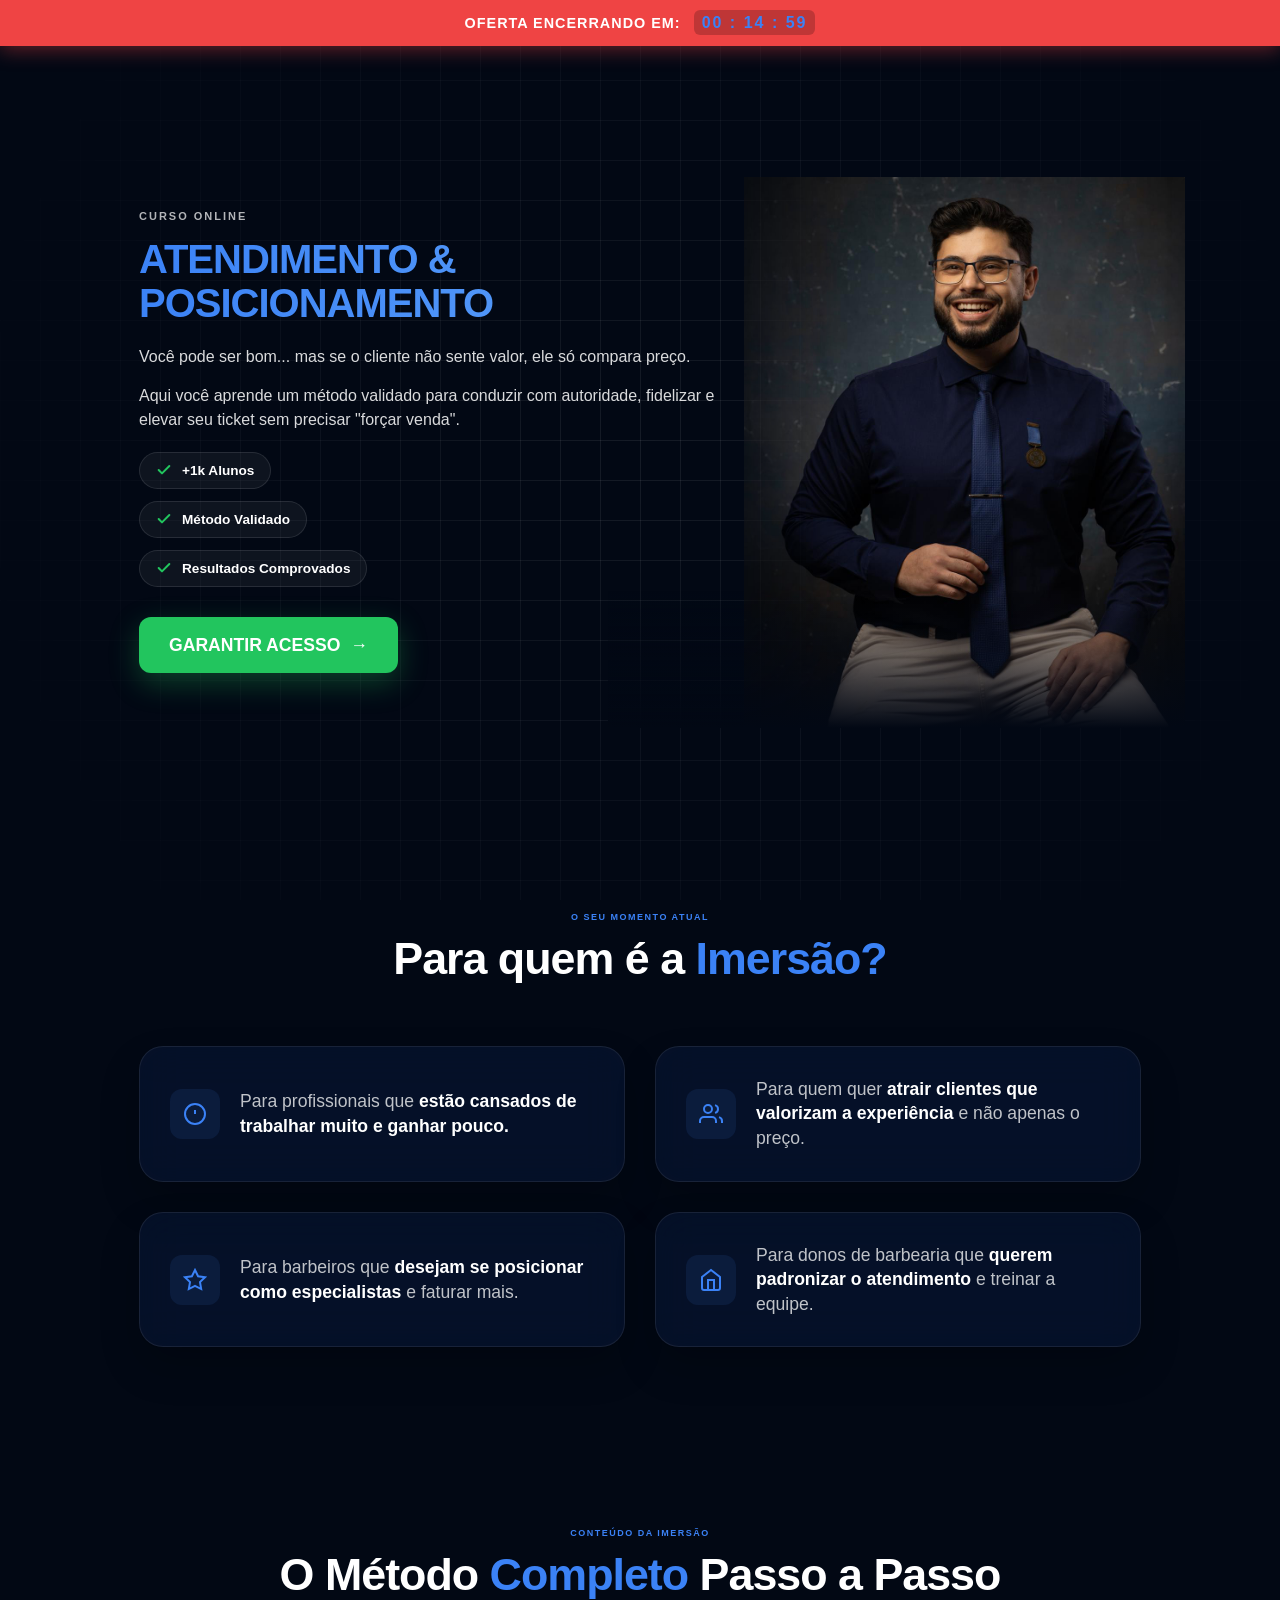
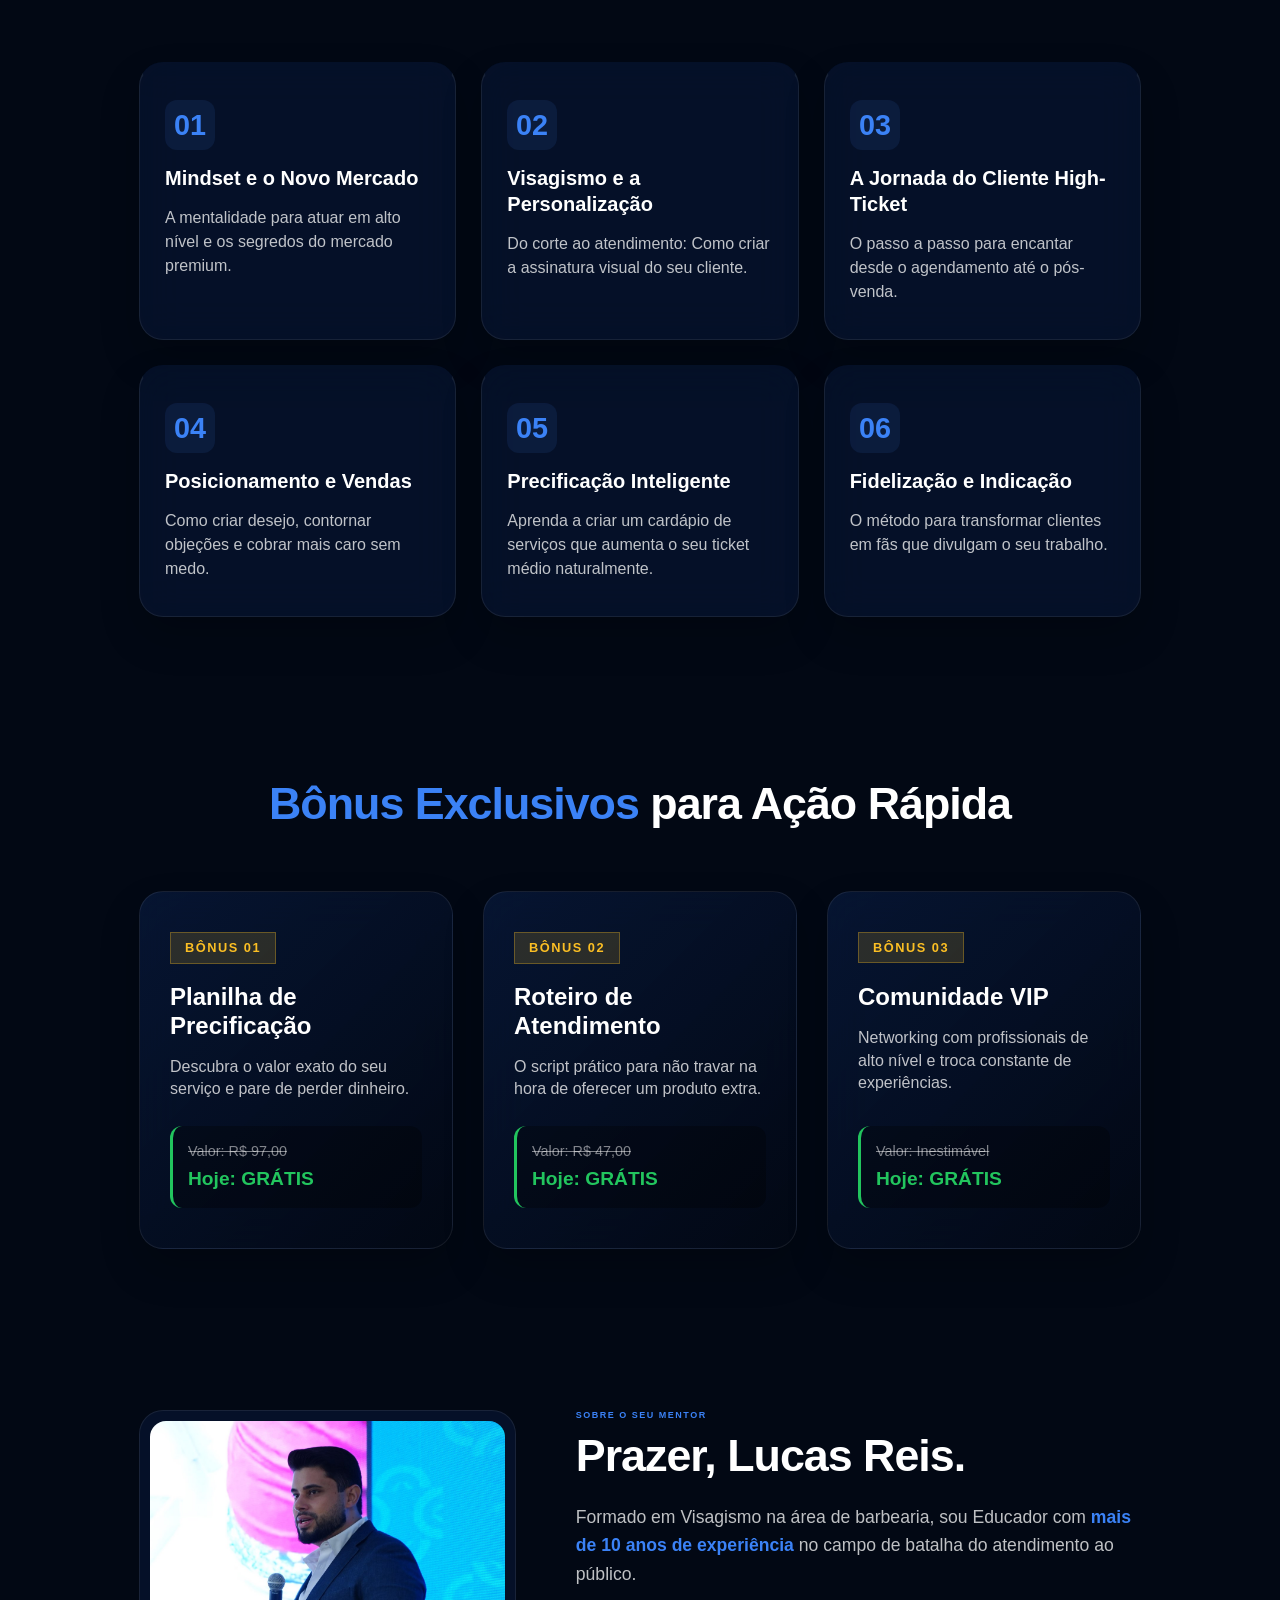
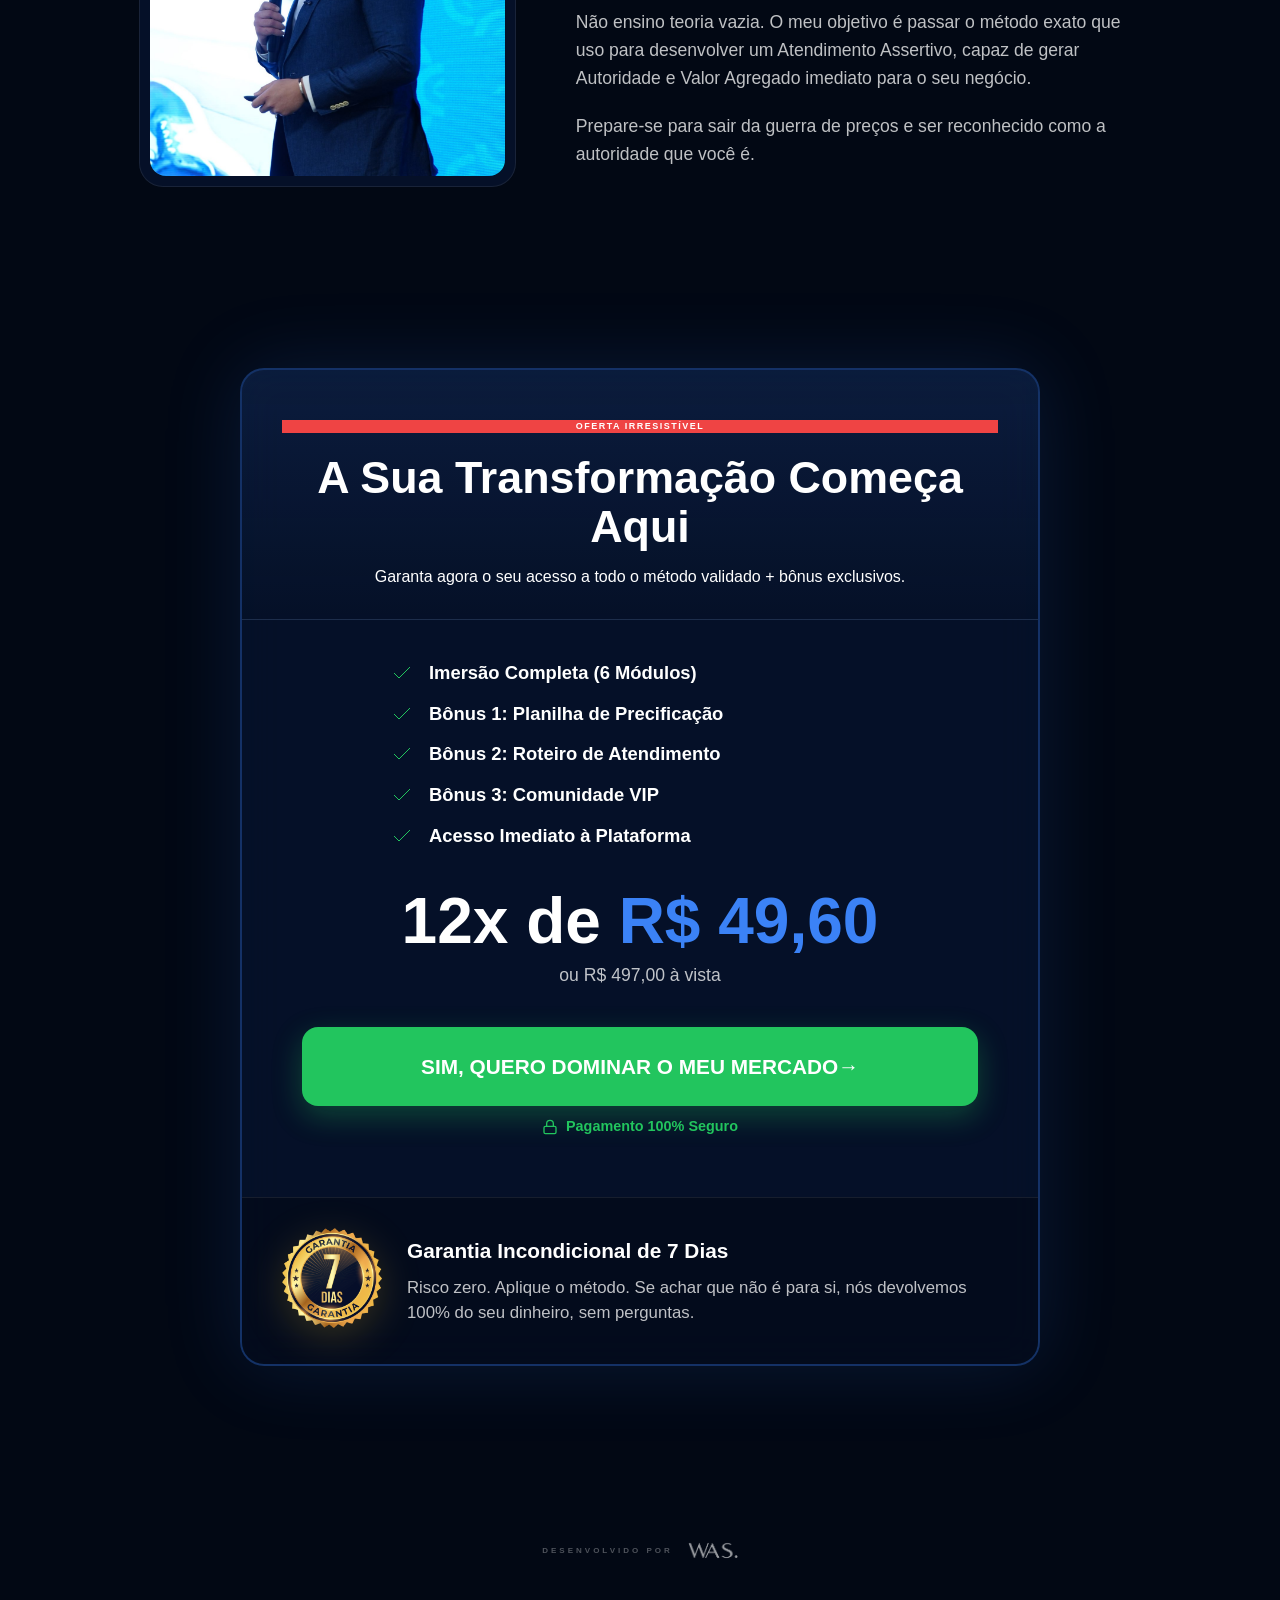
==== curso.html @ 2f958254 "feat: lançamento da landing page v2 com escassez e notificações" ====
<!doctype html>
<html lang="pt-br">
  <head>
    <meta charset="UTF-8" />
    <meta
      name="viewport"
      content="width=device-width, initial-scale=1.0, maximum-scale=1.0, user-scalable=no"
    />
    <title>Imersão Atendimento & Posicionamento | Lucas Reis</title>
    <link rel="icon" type="image/png" href="assets/perfil-lucas.jpg" />
    <link
      href="https://fonts.googleapis.com/css2?family=Plus+Jakarta+Sans:wght@300;400;600;800;900&display=swap"
      rel="stylesheet"
    />

    <link rel="stylesheet" href="style.css" />
    <link rel="stylesheet" href="lp-curso.css" />
  </head>
  <body>
    <div class="background-grid"></div>
    <div class="top-urgency-bar">
      OFERTA ENCERRANDO EM: <strong>03 : 13 : 16</strong>
    </div>

    <header class="hero-section">
      <div class="container hero-container-mobile">
        <div class="hero-content-left">
          <span class="hero-badge-top">CURSO ONLINE</span>

          <h1 class="hero-title-gradient">ATENDIMENTO &<br />POSICIONAMENTO</h1>

          <div class="hero-text-block">
            <p>
              Você pode ser bom... mas se o cliente não sente valor, ele só
              compara preço.
            </p>
            <p>
              Aqui você aprende um método validado para conduzir com autoridade,
              fidelizar e elevar seu ticket sem precisar "forçar venda".
            </p>
          </div>

          <div class="hero-trust-pills">
            <span>
              <svg
                width="16"
                height="16"
                viewBox="0 0 24 24"
                fill="none"
                stroke="#22c55e"
                stroke-width="3"
                stroke-linecap="round"
                stroke-linejoin="round"
              >
                <polyline points="20 6 9 17 4 12"></polyline>
              </svg>
              +1k Alunos
            </span>
            <span>
              <svg
                width="16"
                height="16"
                viewBox="0 0 24 24"
                fill="none"
                stroke="#22c55e"
                stroke-width="3"
                stroke-linecap="round"
                stroke-linejoin="round"
              >
                <polyline points="20 6 9 17 4 12"></polyline>
              </svg>
              Método Validado
            </span>
            <span>
              <svg
                width="16"
                height="16"
                viewBox="0 0 24 24"
                fill="none"
                stroke="#22c55e"
                stroke-width="3"
                stroke-linecap="round"
                stroke-linejoin="round"
              >
                <polyline points="20 6 9 17 4 12"></polyline>
              </svg>
              Resultados Comprovados
            </span>
          </div>

          <a href="#oferta" class="btn-hero-green pulse-animation-green"
            >GARANTIR ACESSO <span>→</span></a
          >
        </div>

        <div class="hero-image-right">
          <img src="assets/lucas-hero.png" alt="Lucas Reis" />
        </div>
      </div>
    </header>

    <section class="target-section">
      <div class="container">
        <div class="section-header reveal-element">
          <span class="badge">O SEU MOMENTO ATUAL</span>
          <h2 class="section-title">
            Para quem é a <span class="highlight-blue">Imersão?</span>
          </h2>
        </div>

        <div class="target-grid">
          <div class="target-card glass-card reveal-element">
            <div class="target-icon">
              <svg
                viewBox="0 0 24 24"
                fill="none"
                stroke="currentColor"
                stroke-width="2"
              >
                <circle cx="12" cy="12" r="10"></circle>
                <line x1="12" y1="8" x2="12" y2="12"></line>
                <line x1="12" y1="16" x2="12.01" y2="16"></line>
              </svg>
            </div>
            <p>
              Para profissionais que
              <strong>estão cansados de trabalhar muito e ganhar pouco.</strong>
            </p>
          </div>
          <div class="target-card glass-card reveal-element">
            <div class="target-icon">
              <svg
                viewBox="0 0 24 24"
                fill="none"
                stroke="currentColor"
                stroke-width="2"
              >
                <path d="M17 21v-2a4 4 0 0 0-4-4H5a4 4 0 0 0-4 4v2"></path>
                <circle cx="9" cy="7" r="4"></circle>
                <path d="M23 21v-2a4 4 0 0 0-3-3.87"></path>
                <path d="M16 3.13a4 4 0 0 1 0 7.75"></path>
              </svg>
            </div>
            <p>
              Para quem quer
              <strong>atrair clientes que valorizam a experiência</strong> e não
              apenas o preço.
            </p>
          </div>
          <div class="target-card glass-card reveal-element">
            <div class="target-icon">
              <svg
                viewBox="0 0 24 24"
                fill="none"
                stroke="currentColor"
                stroke-width="2"
              >
                <polygon
                  points="12 2 15.09 8.26 22 9.27 17 14.14 18.18 21.02 12 17.77 5.82 21.02 7 14.14 2 9.27 8.91 8.26 12 2"
                ></polygon>
              </svg>
            </div>
            <p>
              Para barbeiros que
              <strong>desejam se posicionar como especialistas</strong> e
              faturar mais.
            </p>
          </div>
          <div class="target-card glass-card reveal-element">
            <div class="target-icon">
              <svg
                viewBox="0 0 24 24"
                fill="none"
                stroke="currentColor"
                stroke-width="2"
              >
                <path d="M3 9l9-7 9 7v11a2 2 0 0 1-2 2H5a2 2 0 0 1-2-2z"></path>
                <polyline points="9 22 9 12 15 12 15 22"></polyline>
              </svg>
            </div>
            <p>
              Para donos de barbearia que
              <strong>querem padronizar o atendimento</strong> e treinar a
              equipe.
            </p>
          </div>
        </div>
      </div>
    </section>

    <section class="modules-section">
      <div class="container">
        <div class="section-header reveal-element">
          <span class="badge">CONTEÚDO DA IMERSÃO</span>
          <h2 class="section-title">
            O Método <span class="highlight-blue">Completo</span> Passo a Passo
          </h2>
        </div>

        <div class="modules-grid">
          <div class="module-card glass-card reveal-element">
            <div class="module-header">
              <div class="module-icon">01</div>
              <h3>Mindset e o Novo Mercado</h3>
            </div>
            <p>
              A mentalidade para atuar em alto nível e os segredos do mercado
              premium.
            </p>
          </div>
          <div class="module-card glass-card reveal-element">
            <div class="module-header">
              <div class="module-icon">02</div>
              <h3>Visagismo e a Personalização</h3>
            </div>
            <p>
              Do corte ao atendimento: Como criar a assinatura visual do seu
              cliente.
            </p>
          </div>
          <div class="module-card glass-card reveal-element">
            <div class="module-header">
              <div class="module-icon">03</div>
              <h3>A Jornada do Cliente High-Ticket</h3>
            </div>
            <p>
              O passo a passo para encantar desde o agendamento até o pós-venda.
            </p>
          </div>
          <div class="module-card glass-card reveal-element">
            <div class="module-header">
              <div class="module-icon">04</div>
              <h3>Posicionamento e Vendas</h3>
            </div>
            <p>
              Como criar desejo, contornar objeções e cobrar mais caro sem medo.
            </p>
          </div>
          <div class="module-card glass-card reveal-element">
            <div class="module-header">
              <div class="module-icon">05</div>
              <h3>Precificação Inteligente</h3>
            </div>
            <p>
              Aprenda a criar um cardápio de serviços que aumenta o seu ticket
              médio naturalmente.
            </p>
          </div>
          <div class="module-card glass-card reveal-element">
            <div class="module-header">
              <div class="module-icon">06</div>
              <h3>Fidelização e Indicação</h3>
            </div>
            <p>
              O método para transformar clientes em fãs que divulgam o seu
              trabalho.
            </p>
          </div>
        </div>
      </div>
    </section>

    <section class="bonus-section">
      <div class="container">
        <div class="section-header reveal-element">
          <h2 class="section-title">
            <span class="highlight-blue">Bônus Exclusivos</span> para Ação
            Rápida
          </h2>
        </div>

        <div class="bonus-grid">
          <div class="bonus-card glass-card reveal-element">
            <span class="badge badge-gold">BÔNUS 01</span>
            <h3 class="bonus-title">Planilha de Precificação</h3>
            <p class="bonus-desc">
              Descubra o valor exato do seu serviço e pare de perder dinheiro.
            </p>
            <div class="pricing-bonus">
              <span class="price-tag-crossed">Valor: R$ 97,00</span>
              <span class="price-tag-free">Hoje: GRÁTIS</span>
            </div>
          </div>
          <div class="bonus-card glass-card reveal-element">
            <span class="badge badge-gold">BÔNUS 02</span>
            <h3 class="bonus-title">Roteiro de Atendimento</h3>
            <p class="bonus-desc">
              O script prático para não travar na hora de oferecer um produto
              extra.
            </p>
            <div class="pricing-bonus">
              <span class="price-tag-crossed">Valor: R$ 47,00</span>
              <span class="price-tag-free">Hoje: GRÁTIS</span>
            </div>
          </div>
          <div class="bonus-card glass-card reveal-element">
            <span class="badge badge-gold">BÔNUS 03</span>
            <h3 class="bonus-title">Comunidade VIP</h3>
            <p class="bonus-desc">
              Networking com profissionais de alto nível e troca constante de
              experiências.
            </p>
            <div class="pricing-bonus">
              <span class="price-tag-crossed">Valor: Inestimável</span>
              <span class="price-tag-free">Hoje: GRÁTIS</span>
            </div>
          </div>
        </div>
      </div>
    </section>

    <section class="author-section">
      <div class="container author-grid reveal-element">
        <div class="author-image-wrapper">
          <img src="assets/image1.png" alt="Lucas Reis" class="author-img" />
        </div>
        <div class="author-content">
          <span class="badge">SOBRE O SEU MENTOR</span>
          <h2 class="section-title">Prazer, Lucas Reis.</h2>
          <div class="author-bio text-content">
            <p>
              Formado em Visagismo na área de barbearia, sou Educador com
              <strong>mais de 10 anos de experiência</strong> no campo de
              batalha do atendimento ao público.
            </p>
            <p>
              Não ensino teoria vazia. O meu objetivo é passar o método exato
              que uso para desenvolver um Atendimento Assertivo, capaz de gerar
              Autoridade e Valor Agregado imediato para o seu negócio.
            </p>
            <p>
              Prepare-se para sair da guerra de preços e ser reconhecido como a
              autoridade que você é.
            </p>
          </div>
        </div>
      </div>
    </section>

    <section id="oferta" class="offer-section">
      <div class="container">
        <div class="offer-box glass-card premium-border reveal-element">
          <div class="offer-header">
            <span class="badge badge-pulse">OFERTA IRRESISTÍVEL</span>
            <h2 class="offer-title">A Sua Transformação Começa Aqui</h2>
            <p class="offer-desc">
              Garanta agora o seu acesso a todo o método validado + bônus
              exclusivos.
            </p>
          </div>

          <div class="offer-body">
            <ul class="offer-list">
              <li>
                <svg viewBox="0 0 24 24" fill="none" stroke="currentColor">
                  <polyline points="20 6 9 17 4 12"></polyline>
                </svg>
                Imersão Completa (6 Módulos)
              </li>
              <li>
                <svg viewBox="0 0 24 24" fill="none" stroke="currentColor">
                  <polyline points="20 6 9 17 4 12"></polyline>
                </svg>
                Bônus 1: Planilha de Precificação
              </li>
              <li>
                <svg viewBox="0 0 24 24" fill="none" stroke="currentColor">
                  <polyline points="20 6 9 17 4 12"></polyline>
                </svg>
                Bônus 2: Roteiro de Atendimento
              </li>
              <li>
                <svg viewBox="0 0 24 24" fill="none" stroke="currentColor">
                  <polyline points="20 6 9 17 4 12"></polyline>
                </svg>
                Bônus 3: Comunidade VIP
              </li>
              <li>
                <svg viewBox="0 0 24 24" fill="none" stroke="currentColor">
                  <polyline points="20 6 9 17 4 12"></polyline>
                </svg>
                Acesso Imediato à Plataforma
              </li>
            </ul>

            <div class="pricing-area">
               <div class="new-price">12x de <span class="highlight-blue">R$ 49,60</span></div>
               <span class="cash-price">ou R$ 497,00 à vista</span>
             </div>

             <a href="https://pay.hotmart.com/..." class="btn-main btn-huge btn-green pulse-animation-green">
               SIM, QUERO DOMINAR O MEU MERCADO <span>→</span>
             </a>
             <div class="secure-payment">
                <svg width="16" height="16" viewBox="0 0 24 24" fill="none" stroke="currentColor" stroke-width="2"><rect x="3" y="11" width="18" height="11" rx="2" ry="2"></rect><path d="M7 11V7a5 5 0 0 1 10 0v4"></path></svg>
                Pagamento 100% Seguro
             </div>
          </div>

          <div class="garantia-box">
            <div class="garantia-selo">
               <img src="assets/image.png" alt="Selo de Garantia 7 Dias" />
            </div>
            <div class="garantia-text">
               <strong>Garantia Incondicional de 7 Dias</strong>
               <p>Risco zero. Aplique o método. Se achar que não é para si, nós devolvemos 100% do seu dinheiro, sem perguntas.</p>
            </div>
          </div>
          </div>
        </div>
      </div>
    </section>

    <footer class="footer-premium reveal">
      <a
        href="https://wasventure.com.br"
        target="_blank"
        rel="noopener noreferrer"
        class="was-link"
      >
        <span class="footer-tag">DESENVOLVIDO POR</span>
        <img
          src="assets/Design sem nome (58).png"
          alt="WAS."
          class="footer-logo"
        />
      </a>
    </footer>

    <script src="script.js"></script>
    <div id="sales-notification" class="sales-notification">
      <div class="notification-icon">
        <svg viewBox="0 0 24 24" fill="#22c55e"><path d="M12 2C6.48 2 2 6.48 2 12s4.48 10 10 10 10-4.48 10-10S17.52 2 12 2zm-2 15l-5-5 1.41-1.41L10 14.17l7.59-7.59L19 8l-9 9z"/></svg>
      </div>
      <div class="notification-content">
        <span class="notify-name" id="notify-name"><strong>João S.</strong> (São Paulo)</span>
        <span class="notify-action">Acabou de garantir o acesso</span>
        <span class="notify-time" id="notify-time">Há 2 minutos</span>
      </div>
    </div>
  </body>
</html>
---- style.css ----
:root {
  --primary: #3b82f6;
  --gold: #eab308;
  --bg: #020814;
  --card-glass: rgba(10, 30, 70, 0.4);
  --border: rgba(255, 255, 255, 0.08);
}

* {
  margin: 0;
  padding: 0;
  box-sizing: border-box;
  -webkit-tap-highlight-color: transparent;
}

body {
  background: var(--bg);
  color: #fff;
  font-family: "Inter", sans-serif;
  line-height: 1.4;
  overflow-x: hidden;
}

/* =========================================
   FUNDO GRID Original
   ========================================= */
.background-grid {
  position: fixed;
  top: 0;
  left: 0;
  width: 100%;
  height: 100%;
  background-image:
    linear-gradient(var(--border) 1px, transparent 1px),
    linear-gradient(90deg, var(--border) 1px, transparent 1px);
  background-size: 40px 40px;
  z-index: -1;
  mask-image: radial-gradient(circle, black, transparent 90%);
}

.main-container {
  width: 100%;
  max-width: 1000px;
  margin: 0 auto;
}

/* =========================================
   TOPO: GRID DE LINKS DIRETOS
   ========================================= */
.links-wrapper {
  max-width: 450px;
  margin: 0 auto;
  padding: 40px 20px 40px;
  display: flex;
  flex-direction: column;
  gap: 15px;
}

.link-card {
  text-decoration: none;
  color: inherit;
  background: var(--card-glass);
  border: 1px solid var(--border);
  backdrop-filter: blur(15px);
  -webkit-backdrop-filter: blur(15px);
  border-radius: 24px;
  position: relative;
  overflow: hidden;
  transition: transform 0.2s ease;
}

.badge {
  font-size: 9px;
  font-weight: 800;
  color: var(--primary);
  letter-spacing: 1.5px;
  display: block;
  margin-bottom: 8px;
  text-transform: uppercase;
}

h2 {
  font-size: 1.3rem;
  font-weight: 800;
  line-height: 1.1;
}
h3 {
  font-size: 1rem;
  font-weight: 700;
  line-height: 1.2;
}
strong {
  color: var(--primary);
  font-weight: 800;
}

/* =========================================
   CARD PRINCIPAL PERSUASIVO
   ========================================= */
.featured {
  min-height: 320px;
  display: flex;
  align-items: flex-end;
  padding: 30px;
}

.featured .card-text {
  z-index: 2;
  position: relative;
  width: 190px;
  display: flex;
  flex-direction: column;
  text-align: left;
}

/* NOVA CLASSE PARA ALINHAMENTO À DIREITA */
.featured.copy-right .card-text {
  text-align: left;
  align-items: flex-start;
}

.featured h2 {
  font-size: 1.6rem;
  margin-bottom: 15px;
}

.abs-img {
  position: absolute;
  right: -80px;
  bottom: 0;
  height: 100%;
  z-index: 1;

  /* Mágica da Dupla Transparência (Esquerda + Baixo) */
  -webkit-mask-image:
    linear-gradient(to left, black 40%, transparent 100%),
    linear-gradient(to top, transparent 0%, black 45%);
  -webkit-mask-composite: source-in;

  mask-image:
    linear-gradient(to left, black 40%, transparent 100%),
    linear-gradient(to top, transparent 0%, black 45%);
  mask-composite: intersect;
}

.btn-main {
  background: #fff;
  color: #000;
  border: none;
  padding: 10px 18px;
  border-radius: 10px;
  font-weight: 800;
  font-size: 11px;
  margin-top: 15px;
  cursor: pointer;
}

/* =========================================
   CARDS COM FOTO LATERAL (MELHORADOS)
   ========================================= */
.ebook-card-with-photo {
  display: flex;
  align-items: center;
  justify-content: flex-end;
  padding: 30px;
  min-height: 220px;
}

.links-wrapper .problem-solution-text {
  margin-bottom: 15px;
}
.links-wrapper .problem-solution-text p {
  font-size: 0.8rem;
  color: #fff;
  opacity: 0.8;
  line-height: 1.5;
}

.links-wrapper .card-trust-pills {
  display: flex;
  flex-direction: column; /* Coloca um item debaixo do outro */
  align-items: flex-start; /* Mantém os botões curtinhos alinhados à esquerda */
  gap: 8px;
  margin-bottom: 20px;
}
.links-wrapper .card-trust-pills span {
  font-size: 8px;
  font-weight: 700;
  background: rgba(255, 255, 255, 0.05);
  padding: 4px 10px;
  border-radius: 15px;
  border: 1px solid var(--border);
}

.ebook-card-with-photo .card-content {
  flex: none;
  width: 67%;
  display: flex;
  flex-direction: column;
  z-index: 2;
  gap: 15px;
  text-align: left;
}

.ebook-card-with-photo.copy-right .card-content {
  text-align: right;
  align-items: flex-end;
}

.ebook-card-with-photo.copy-right .card-trust-pills {
  justify-content: flex-end;
}

.price-action {
  font-size: 1.2rem;
  font-weight: 900;
  color: #fff;
  background: rgba(255, 255, 255, 0.1);
  padding: 12px 20px;
  border-radius: 12px;
  border: 1px solid var(--border);
  letter-spacing: -1px;
  width: fit-content;
}

.ebook-img {
  position: absolute;
  left: -45px;
  bottom: 0;
  height: 100%;
  object-fit: contain;
  z-index: 1;

  /* Mágica da Dupla Transparência (Direita + Baixo) */
  -webkit-mask-image:
    linear-gradient(to right, black 60%, transparent 100%),
    linear-gradient(to top, transparent 0%, black 45%);
  -webkit-mask-composite: source-in;

  mask-image:
    linear-gradient(to right, black 60%, transparent 100%),
    linear-gradient(to top, transparent 0%, black 45%);
  mask-composite: intersect;
}

/* VARIAÇÃO: FOTO NA DIREITA */
.ebook-card-with-photo.photo-right {
  justify-content: flex-start;
}
.ebook-card-with-photo.photo-right .card-content {
  text-align: left;
}
.ebook-card-with-photo.photo-right .ebook-img {
  right: -15px;
  left: auto;

  /* Mágica da Dupla Transparência (Esquerda + Baixo) */
  -webkit-mask-image:
    linear-gradient(to left, black 60%, transparent 100%),
    linear-gradient(to top, transparent 0%, black 45%);
  -webkit-mask-composite: source-in;

  mask-image:
    linear-gradient(to left, black 60%, transparent 100%),
    linear-gradient(to top, transparent 0%, black 45%);
  mask-composite: intersect;
}

/* =========================================
   FINAL: SOBRE (ESTILO POSTER EDITORIAL)
   ========================================= */
.bio-wendell-layout {
  display: flex;
  flex-direction: column;
  margin-top: 40px;
}

.bio-image-col {
  width: 100%;
  height: 420px; /* Altura imponente no mobile */
  position: relative;
}

.bio-image-col img {
  width: 100%;
  height: 100%;
  object-fit: cover;
  object-position: top center;

  /* A MÁGICA DO POSTER: Arredonda só em cima, corta reto embaixo */
  border-radius: 24px 24px 0 0;

  /* Transforma o corte seco em um elemento de design premium */
  border-bottom: 3px solid var(--primary);
}

.bio-text-col {
  padding: 30px 10px 0; /* Respiro logo abaixo da linha dourada */
  position: relative;
  z-index: 2;
  text-align: left;
}

.bio-label {
  font-size: 10px;
  color: var(--primary);
  font-weight: 800;
  margin-bottom: 10px;
  display: block;
}

.title-gold {
  font-size: 2.2rem;
  font-weight: 800;
  margin-bottom: 20px;
  letter-spacing: -1px;
}

.bio-text-col p {
  font-size: 0.95rem;
  color: #d1d5db;
  line-height: 1.6;
  margin-bottom: 20px;
}
.bio-text-col strong {
  color: #fff;
  font-weight: 800;
}

.trust-pills {
  display: flex;
  gap: 10px;
  margin-top: 20px;
  flex-wrap: wrap;
}
.trust-pills span {
  font-size: 10px;
  font-weight: 700;
  background: rgba(255, 255, 255, 0.05);
  padding: 6px 14px;
  border-radius: 20px;
  border: 1px solid var(--border);
}

/* =========================================
   RODAPÉ MINIMALISTA WAS VENTURE Original
   ========================================= */
.footer-premium {
  text-align: center;
  margin-top: 60px;
  padding-bottom: 50px;
}
.was-link {
  display: inline-flex;
  align-items: center;
  gap: 15px;
  text-decoration: none;
  transition: all 0.3s ease;
}
.footer-tag {
  font-size: 8px;
  color: #fff;
  letter-spacing: 3px;
  font-weight: 700;
  opacity: 0.3;
  white-space: nowrap;
}
.footer-logo {
  width: 50px;
  height: auto;
  opacity: 0.6;
  filter: brightness(1.5);
  transition: all 0.4s ease;
}
.was-link:hover .footer-logo {
  opacity: 1;
  transform: scale(1.05);
  filter: drop-shadow(0 0 10px rgba(59, 130, 246, 0.4));
}
.was-link:hover .footer-tag {
  opacity: 0.6;
}

/* =========================================
   MEDIA QUERIES (DESKTOP)
   ========================================= */
@media (min-width: 800px) {
  .bio-wendell-layout {
    flex-direction: row;
    align-items: center;
    margin-top: 60px;
    gap: 50px;
  }
  .bio-image-col {
    width: 45%;
    height: 550px;
  }
  .bio-image-col img {
    border-radius: 24px; /* No PC pode arredondar tudo e virar um quadro */
    border-bottom: none; /* Tira a linha no PC */
    border: 1px solid var(--border); /* Borda fina em volta de tudo no PC */
  }
  .bio-text-col {
    width: 55%;
    padding: 0;
  }
}

/* =========================================
   ANIMAÇÕES JS
   ========================================= */
.reveal {
  opacity: 0;
  transform: translateY(30px);
  transition: all 0.8s cubic-bezier(0.5, 0, 0, 1);
}
.reveal.active {
  opacity: 1;
  transform: translateY(0);
}

/* =========================================
   CARD WHATSAPP (MENTORIA)
   ========================================= */
.whatsapp-card {
  padding: 40px 30px;
  display: flex;
  justify-content: center;
}

.whatsapp-card .card-content {
  width: 100%; /* Ocupa o espaço onde antes ficava a foto */
  text-align: center;
  align-items: center; /* Centraliza o texto e o botão */
}

.btn-whatsapp {
  background: #25d366;
  color: #fff;
  font-size: 1.1rem;
  font-weight: 800;
  padding: 12px 24px;
  border-radius: 12px;
  display: inline-flex;
  align-items: center;
  gap: 10px;
  margin-top: 10px;
  transition: transform 0.2s ease;
}

.whatsapp-card:hover .btn-whatsapp {
  transform: scale(1.05);
}

/* Animação de Pulso Premium para o WhatsApp */
@keyframes pulse-green {
  0% {
    box-shadow: 0 0 0 0 rgba(37, 211, 102, 0.7);
  }
  70% {
    box-shadow: 0 0 0 15px rgba(37, 211, 102, 0);
  }
  100% {
    box-shadow: 0 0 0 0 rgba(37, 211, 102, 0);
  }
}

.btn-whatsapp {
  /* Seu CSS anterior já está aqui... */
  animation: pulse-green 2s infinite; /* Adicione apenas esta linha na classe existente */
}
---- lp-curso.css ----
/* =========================================
   ESTILOS ESPECÍFICOS DA LANDING PAGE 
   (Premium WAS Venture Design)
   ========================================= */

:root {
  --lp-max-width: 1050px;
  --text-body: rgba(255, 255, 255, 0.75);
}

.container {
  width: 100%;
  max-width: var(--lp-max-width);
  margin: 0 auto;
  padding: 0 24px;
}

.highlight-blue {
  color: var(--primary);
}

.text-content p {
  font-size: 1.1rem;
  line-height: 1.6;
  color: var(--text-body);
  margin-bottom: 20px;
}

.glass-card {
  background: var(--card-glass);
  border: 1px solid var(--border);
  border-radius: 24px;
  padding: 40px;
  backdrop-filter: blur(20px);
  -webkit-backdrop-filter: blur(20px);
  box-shadow: 0 20px 40px rgba(0, 0, 0, 0.2);
}

.section-title {
  font-size: 2.8rem;
  line-height: 1.2;
  font-weight: 800;
  margin-bottom: 20px;
  letter-spacing: -1px;
}

.section-header {
  text-align: center;
  margin-bottom: 60px;
  max-width: 800px;
  margin-inline: auto;
}

/* --- HERO SECTION REFORMULADA --- */
.hero-section {
  position: relative;
  padding: 100px 0 60px 0;
  min-height: 85vh;
  display: flex;
  align-items: center;
  overflow: hidden;
}

.hero-container-mobile {
  position: relative;
  display: flex;
  width: 100%;
  z-index: 2;
}

.hero-content-left {
  width: 65%;
  position: relative;
  z-index: 3;
}

.hero-badge-top {
  font-size: 11px;
  font-weight: 800;
  color: rgba(255, 255, 255, 0.7);
  letter-spacing: 2px;
  text-transform: uppercase;
  margin-bottom: 12px;
  display: block;
}

.hero-title-gradient {
  font-size: 2.5rem;
  line-height: 1.1;
  font-weight: 900;
  margin-bottom: 20px;
  background: linear-gradient(90deg, #f97316 0%, #fbbf24 100%);
  -webkit-background-clip: text;
  -webkit-text-fill-color: transparent;
  text-transform: uppercase;
  letter-spacing: -1px;
}

.hero-text-block p {
  font-size: 1rem;
  color: rgba(255, 255, 255, 0.85);
  line-height: 1.5;
  margin-bottom: 15px;
  max-width: 90%;
}

.hero-trust-pills {
  display: flex;
  flex-direction: column;
  gap: 12px;
  margin-bottom: 30px;
  margin-top: 20px;
}

.hero-trust-pills span {
  display: inline-flex;
  align-items: center;
  gap: 10px;
  background: rgba(255, 255, 255, 0.05);
  border: 1px solid rgba(255, 255, 255, 0.1);
  padding: 8px 16px;
  border-radius: 20px;
  font-size: 0.85rem;
  font-weight: 600;
  color: #fff;
  width: fit-content;
}

.btn-hero-white {
  display: inline-flex;
  align-items: center;
  justify-content: center;
  gap: 10px;
  background: #fff;
  color: #000;
  font-weight: 900;
  font-size: 1.1rem;
  padding: 16px 30px;
  border-radius: 12px;
  text-decoration: none;
  width: fit-content;
  text-transform: uppercase;
  margin-bottom: 15px;
  box-shadow: 0 10px 30px rgba(255, 255, 255, 0.15);
  transition: transform 0.3s;
}

.btn-hero-white:hover {
  transform: translateY(-3px);
}

.hero-timer {
  font-size: 0.9rem;
  color: rgba(255, 255, 255, 0.6);
  font-weight: 600;
  letter-spacing: 1px;
  margin-top: 5px;
}

.hero-timer strong {
  color: #fff;
  font-variant-numeric: tabular-nums;
  letter-spacing: 2px;
}

.hero-image-right {
  position: absolute;
  right: -20px;
  bottom: -40px;
  width: 55%;
  height: 115%;
  z-index: 1;
  display: flex;
  align-items: flex-end;
}

/* Degradê duplo na imagem do Lucas */
.hero-image-right img {
  width: 100%;
  height: auto;
  max-height: 100%;
  object-fit: contain;
  object-position: bottom right;
  /* Apaga a borda esquerda */
  -webkit-mask-image: linear-gradient(to left, black 60%, transparent 100%);
  mask-image: linear-gradient(to left, black 60%, transparent 100%);
}

.hero-image-right::after {
  content: "";
  position: absolute;
  bottom: 0;
  left: 0;
  width: 100%;
  height: 25%;
  /* Sombra que vem de baixo para apagar o corte inferior */
  background: linear-gradient(to top, var(--bg) 0%, transparent 100%);
  z-index: 2;
  pointer-events: none;
}

/* --- TARGET SECTION --- */
.target-section {
  padding: 100px 0;
}
.target-grid {
  display: grid;
  grid-template-columns: repeat(2, 1fr);
  gap: 30px;
}
.target-card {
  padding: 30px;
  display: flex;
  align-items: center;
  gap: 20px;
  transition: transform 0.3s;
}
.target-card:hover {
  transform: translateY(-3px);
}
.target-icon {
  width: 50px;
  height: 50px;
  background: rgba(59, 130, 246, 0.1);
  color: var(--primary);
  border-radius: 12px;
  display: flex;
  align-items: center;
  justify-content: center;
  flex-shrink: 0;
}
.target-icon svg {
  width: 24px;
  height: 24px;
}
.target-card p {
  font-size: 1.1rem;
  color: var(--text-body);
  margin: 0;
  line-height: 1.4;
}
.target-card p strong {
  color: #fff;
}

/* --- MODULES SECTION --- */
.modules-section {
  padding: 80px 0;
}
.modules-grid {
  display: grid;
  grid-template-columns: repeat(3, 1fr);
  gap: 25px;
}
.module-card {
  padding: 35px 25px;
  border-top: 3px solid transparent;
  transition: transform 0.3s ease;
}
.module-card:hover {
  transform: translateY(-5px);
  border-top-color: var(--primary);
}
.module-header {
  display: flex;
  flex-direction: column;
  gap: 15px;
  margin-bottom: 15px;
}
.module-icon {
  font-size: 1.8rem;
  font-weight: 900;
  color: var(--primary);
  background: rgba(59, 130, 246, 0.1);
  width: 50px;
  height: 50px;
  display: flex;
  align-items: center;
  justify-content: center;
  border-radius: 12px;
}
.module-card h3 {
  font-size: 1.25rem;
  line-height: 1.3;
}
.module-card p {
  font-size: 1rem;
  color: var(--text-body);
  line-height: 1.5;
}

/* --- BONUS SECTION --- */
.bonus-section {
  padding: 80px 0;
}
.bonus-grid {
  display: grid;
  grid-template-columns: repeat(3, 1fr);
  gap: 30px;
}
.bonus-card {
  padding: 40px 30px;
  display: flex;
  flex-direction: column;
  justify-content: space-between;
  background: linear-gradient(135deg, rgba(10, 30, 70, 0.6) 0%, var(--bg) 100%);
}
.badge-gold {
  color: #fbbf24;
  background: rgba(251, 191, 36, 0.15);
  border: 1px solid rgba(251, 191, 36, 0.3);
  padding: 6px 14px;
  font-size: 0.8rem;
  width: fit-content;
  margin-bottom: 20px;
}
.bonus-title {
  font-size: 1.5rem;
  margin-bottom: 15px;
}
.bonus-desc {
  font-size: 1rem;
  color: var(--text-body);
  margin-bottom: 25px;
  flex-grow: 1;
}
.pricing-bonus {
  background: rgba(0, 0, 0, 0.3);
  padding: 15px;
  border-radius: 12px;
  border-left: 3px solid #22c55e;
  display: flex;
  flex-direction: column;
  gap: 5px;
}
.price-tag-crossed {
  text-decoration: line-through;
  color: rgba(255, 255, 255, 0.5);
  font-size: 0.9rem;
}
.price-tag-free {
  color: #22c55e;
  font-weight: 900;
  font-size: 1.2rem;
}

/* --- AUTHOR SECTION --- */
.author-section {
  padding: 80px 0;
}
.author-grid {
  display: grid;
  grid-template-columns: 0.8fr 1.2fr;
  gap: 60px;
  align-items: center;
}
.author-image-wrapper {
  position: relative;
  border-radius: 24px;
  padding: 10px;
  background: var(--card-glass);
  border: 1px solid var(--border);
}
.author-img {
  width: 100%;
  border-radius: 16px;
  display: block;
}

/* --- OFFER SECTION & GARANTIA --- */
.offer-section {
  padding: 100px 0;
}
.offer-box {
  max-width: 800px;
  margin: 0 auto;
  padding: 0;
  overflow: hidden;
}
.premium-border {
  border: 2px solid rgba(59, 130, 246, 0.3);
  box-shadow: 0 0 80px rgba(59, 130, 246, 0.15);
}
.offer-header {
  background: linear-gradient(to bottom, rgba(59, 130, 246, 0.1), transparent);
  padding: 50px 40px 30px;
  text-align: center;
  border-bottom: 1px solid var(--border);
}
.badge-pulse {
  background: #ef4444;
  color: #fff;
  animation: pulse 2s infinite;
  margin-bottom: 20px;
}
.offer-title {
  font-size: 2.8rem;
  margin-bottom: 15px;
}
.offer-body {
  padding: 40px 60px;
  text-align: center;
}
.offer-list {
  list-style: none;
  text-align: left;
  margin: 0 auto 40px;
  max-width: 500px;
  display: flex;
  flex-direction: column;
  gap: 15px;
}
.offer-list li {
  display: flex;
  align-items: center;
  gap: 15px;
  font-size: 1.15rem;
  font-weight: 600;
  color: #fff;
}
.offer-list li svg {
  color: #22c55e;
  width: 24px;
  height: 24px;
  flex-shrink: 0;
}
.pricing-area {
  margin-bottom: 40px;
}
.new-price {
  font-size: 4rem;
  font-weight: 900;
  line-height: 1;
  margin-bottom: 10px;
}
.cash-price {
  font-size: 1.1rem;
  color: var(--text-body);
}
.btn-huge {
  display: flex;
  width: 100%;
  padding: 25px;
  align-items: center;
  justify-content: center;
  font-size: 1.3rem;
  border-radius: 16px;
  margin-bottom: 15px;
  background: var(--primary);
  color: #fff;
  text-decoration: none;
  text-transform: uppercase;
  font-weight: 800;
}
.garantia-box {
  background: rgba(0, 0, 0, 0.3);
  padding: 40px;
  display: flex;
  align-items: flex-start;
  gap: 25px;
  text-align: left;
  border-top: 1px solid var(--border);
}
.garantia-icon {
  flex-shrink: 0;
}
.garantia-text strong {
  display: block;
  font-size: 1.3rem;
  margin-bottom: 10px;
  color: #fff;
}
.garantia-text p {
  font-size: 1.05rem;
  color: var(--text-body);
  line-height: 1.5;
  margin: 0;
}

/* Animações */
@keyframes pulse {
  0% {
    transform: scale(1);
    box-shadow: 0 0 0 0 rgba(239, 68, 68, 0.4);
  }
  70% {
    transform: scale(1.05);
    box-shadow: 0 0 0 10px rgba(239, 68, 68, 0);
  }
  100% {
    transform: scale(1);
    box-shadow: 0 0 0 0 rgba(239, 68, 68, 0);
  }
}
.pulse-animation {
  animation: pulse-primary 3s infinite;
}
@keyframes pulse-primary {
  0% {
    box-shadow: 0 0 0 0 rgba(59, 130, 246, 0.4);
  }
  70% {
    box-shadow: 0 0 0 15px rgba(59, 130, 246, 0);
  }
  100% {
    box-shadow: 0 0 0 0 rgba(59, 130, 246, 0);
  }
}

/* --- RESPONSIVIDADE (MOBILE) --- */
@media (max-width: 992px) {
  .hero-section {
    padding-top: 80px;
  }
  .hero-title-gradient {
    font-size: 2rem;
  }
  .hero-content-left {
    width: 70%;
  }
  .hero-image-right {
    width: 60%;
    right: -15px;
  }
  .btn-hero-white {
    width: 100%;
    font-size: 1rem;
    padding: 18px 20px;
    text-align: center;
  }
  .hero-timer {
    text-align: center;
    width: 100%;
  }

  .target-grid,
  .modules-grid,
  .bonus-grid {
    grid-template-columns: 1fr;
  }

  .author-grid {
    grid-template-columns: 1fr;
    text-align: center;
  }
  .author-content {
    text-align: left;
  }

  .offer-box {
    margin: 0 15px;
  }
  .offer-header {
    padding: 40px 20px 20px;
  }
  .offer-title {
    font-size: 2.2rem;
  }
  .offer-body {
    padding: 30px 20px;
  }
  .new-price {
    font-size: 3rem;
  }
  .btn-huge {
    font-size: 1.1rem;
    padding: 20px;
  }
  .garantia-box {
    flex-direction: column;
    text-align: center;
    align-items: center;
    padding: 30px 20px;
  }
}

/* =========================================
   FOOTER SUTIL / MINIMALISTA
   ========================================= */

.footer-minimal {
  padding: 40px 0 30px 0;
  border-top: 1px solid rgba(255, 255, 255, 0.05); /* Linha divisória quase invisível */
  margin-top: 40px;
}

.footer-minimal-flex {
  display: flex;
  justify-content: space-between;
  align-items: center;
  font-size: 0.85rem;
  color: rgba(255, 255, 255, 0.4); /* Cinza sutil para não roubar a atenção */
  font-weight: 600;
}

.footer-version {
  font-family: monospace; /* Fonte mais técnica para a versão */
  letter-spacing: 1px;
}

/* Responsividade para o celular (empilha os dois textos) */
@media (max-width: 600px) {
  .footer-minimal-flex {
    flex-direction: column;
    gap: 15px;
    text-align: center;
  }
}

/* TÍTULO EM AZUL (Identidade WAS Venture) */
.hero-title-gradient {
  font-size: 2.5rem;
  line-height: 1.1;
  font-weight: 900;
  margin-bottom: 20px;
  /* Gradiente azul vibrante */
  background: linear-gradient(90deg, #3b82f6 0%, #60a5fa 100%);
  -webkit-background-clip: text;
  -webkit-text-fill-color: transparent;
  text-transform: uppercase;
  letter-spacing: -1px;
}

/* BOTÃO VERDE DE ALTA CONVERSÃO */
.btn-hero-green {
  display: inline-flex;
  align-items: center;
  justify-content: center;
  gap: 10px;
  background: #22c55e; /* Verde conversão Hotmart/Kiwify */
  color: #fff; /* Texto branco para dar contraste */
  font-weight: 900;
  font-size: 1.1rem;
  padding: 16px 30px;
  border-radius: 12px;
  text-decoration: none;
  width: fit-content;
  text-transform: uppercase;
  margin-bottom: 15px;
  box-shadow: 0 10px 30px rgba(34, 197, 94, 0.3); /* Glow verde */
  transition: transform 0.3s;
}

.btn-hero-green:hover {
  transform: translateY(-3px);
  box-shadow: 0 15px 40px rgba(34, 197, 94, 0.5);
}

/* ANIMAÇÃO DE PULSO VERDE PARA O BOTÃO */
.pulse-animation-green {
  animation: pulse-green 3s infinite;
}

@keyframes pulse-green {
  0% {
    box-shadow: 0 0 0 0 rgba(34, 197, 94, 0.5);
  }
  70% {
    box-shadow: 0 0 0 15px rgba(34, 197, 94, 0);
  }
  100% {
    box-shadow: 0 0 0 0 rgba(34, 197, 94, 0);
  }
}

/* Ajuste Mobile para o Botão Verde */
@media (max-width: 768px) {
  .hero-title-gradient {
    font-size: 2rem;
  }
  .btn-hero-green {
    width: 100%;
    font-size: 1rem;
    padding: 18px 20px;
    text-align: center;
  }
}

/* =========================================
   BARRA DE URGÊNCIA NO TOPO (ESCASSEZ)
   ========================================= */
.top-urgency-bar {
  position: sticky;
  top: 0;
  width: 100%;
  background: #ef4444; /* Vermelho alerta forte */
  color: #fff;
  text-align: center;
  padding: 12px 20px;
  font-size: 0.9rem;
  font-weight: 800;
  letter-spacing: 1px;
  z-index: 1000; /* Garante que fique acima de tudo */
  text-transform: uppercase;
  box-shadow: 0 4px 20px rgba(239, 68, 68, 0.4); /* Glow vermelho sutil */
}

.top-urgency-bar strong {
  background: rgba(0, 0, 0, 0.2); /* Fundo escurinho só nos números */
  padding: 4px 8px;
  border-radius: 6px;
  margin-left: 8px;
  font-variant-numeric: tabular-nums; /* Mantém os números alinhados sem tremer */
  letter-spacing: 2px;
  font-size: 1rem;
}

/* =========================================
   OFERTA FINAL: BOTÃO VERDE E SELO
   ========================================= */

/* Forçando o botão gigante a ser verde */
.btn-green {
  background: #22c55e !important;
  color: #fff !important;
  box-shadow: 0 10px 30px rgba(34, 197, 94, 0.3) !important;
}

.btn-green:hover {
  box-shadow: 0 15px 40px rgba(34, 197, 94, 0.5) !important;
}

/* Texto de pagamento seguro debaixo do botão */
.secure-payment {
  display: flex;
  align-items: center;
  justify-content: center;
  gap: 8px;
  font-size: 0.9rem;
  color: #22c55e;
  font-weight: 700;
  margin-top: -5px;
  margin-bottom: 20px;
}

/* Ajuste do Selo de Garantia em Imagem */
.garantia-box {
  background: rgba(0, 0, 0, 0.3);
  padding: 30px 40px;
  display: flex;
  align-items: center;
  gap: 25px;
  text-align: left;
  border-top: 1px solid var(--border);
}

.garantia-selo {
  flex-shrink: 0;
}

.garantia-selo img {
  width: 100px; /* Tamanho ideal para dar destaque sem exagerar */
  height: auto;
  filter: drop-shadow(
    0 10px 20px rgba(251, 191, 36, 0.2)
  ); /* Brilho dourado sutil no selo */
}

/* Ajuste para o celular */
@media (max-width: 768px) {
  .garantia-box {
    flex-direction: column;
    text-align: center;
    padding: 30px 20px;
  }

  .garantia-selo img {
    width: 90px;
  }
}

/* =========================================
   SISTEMA DE NOTIFICAÇÕES (PROVA SOCIAL)
   ========================================= */

.sales-notification {
  position: fixed;
  bottom: 30px;
  left: 30px;
  background: rgba(10, 30, 70, 0.85);
  border: 1px solid rgba(59, 130, 246, 0.3);
  backdrop-filter: blur(15px);
  -webkit-backdrop-filter: blur(15px);
  padding: 16px 20px;
  border-radius: 16px;
  display: flex;
  align-items: center;
  gap: 15px;
  box-shadow: 0 10px 40px rgba(0, 0, 0, 0.4);
  z-index: 9999;

  /* Escondido por defeito */
  opacity: 0;
  pointer-events: none;
  transform: translateY(50px) scale(0.9);
  transition: all 0.5s cubic-bezier(0.68, -0.55, 0.27, 1.55); /* Efeito de mola */
}

.sales-notification.show {
  opacity: 1;
  transform: translateY(0) scale(1);
}

.notification-icon svg {
  width: 35px;
  height: 35px;
  filter: drop-shadow(0 0 8px rgba(34, 197, 94, 0.4));
}

.notification-content {
  display: flex;
  flex-direction: column;
  gap: 3px;
}

.notify-name {
  color: #fff;
  font-size: 0.95rem;
  font-weight: 400;
}

.notify-name strong {
  font-weight: 800;
  color: var(--primary); /* Azul da WAS Venture */
}

.notify-action {
  color: rgba(255, 255, 255, 0.9);
  font-size: 0.85rem;
  font-weight: 600;
}

.notify-time {
  color: #22c55e; /* Verde para destacar o tempo */
  font-size: 0.75rem;
  font-weight: 700;
  margin-top: 2px;
}

/* Responsividade (Telemóvel) */
@media (max-width: 768px) {
  .sales-notification {
    bottom: 20px;
    left: 20px;
    right: 20px; /* Estica em ecrãs pequenos */
    padding: 14px 16px;
  }
}
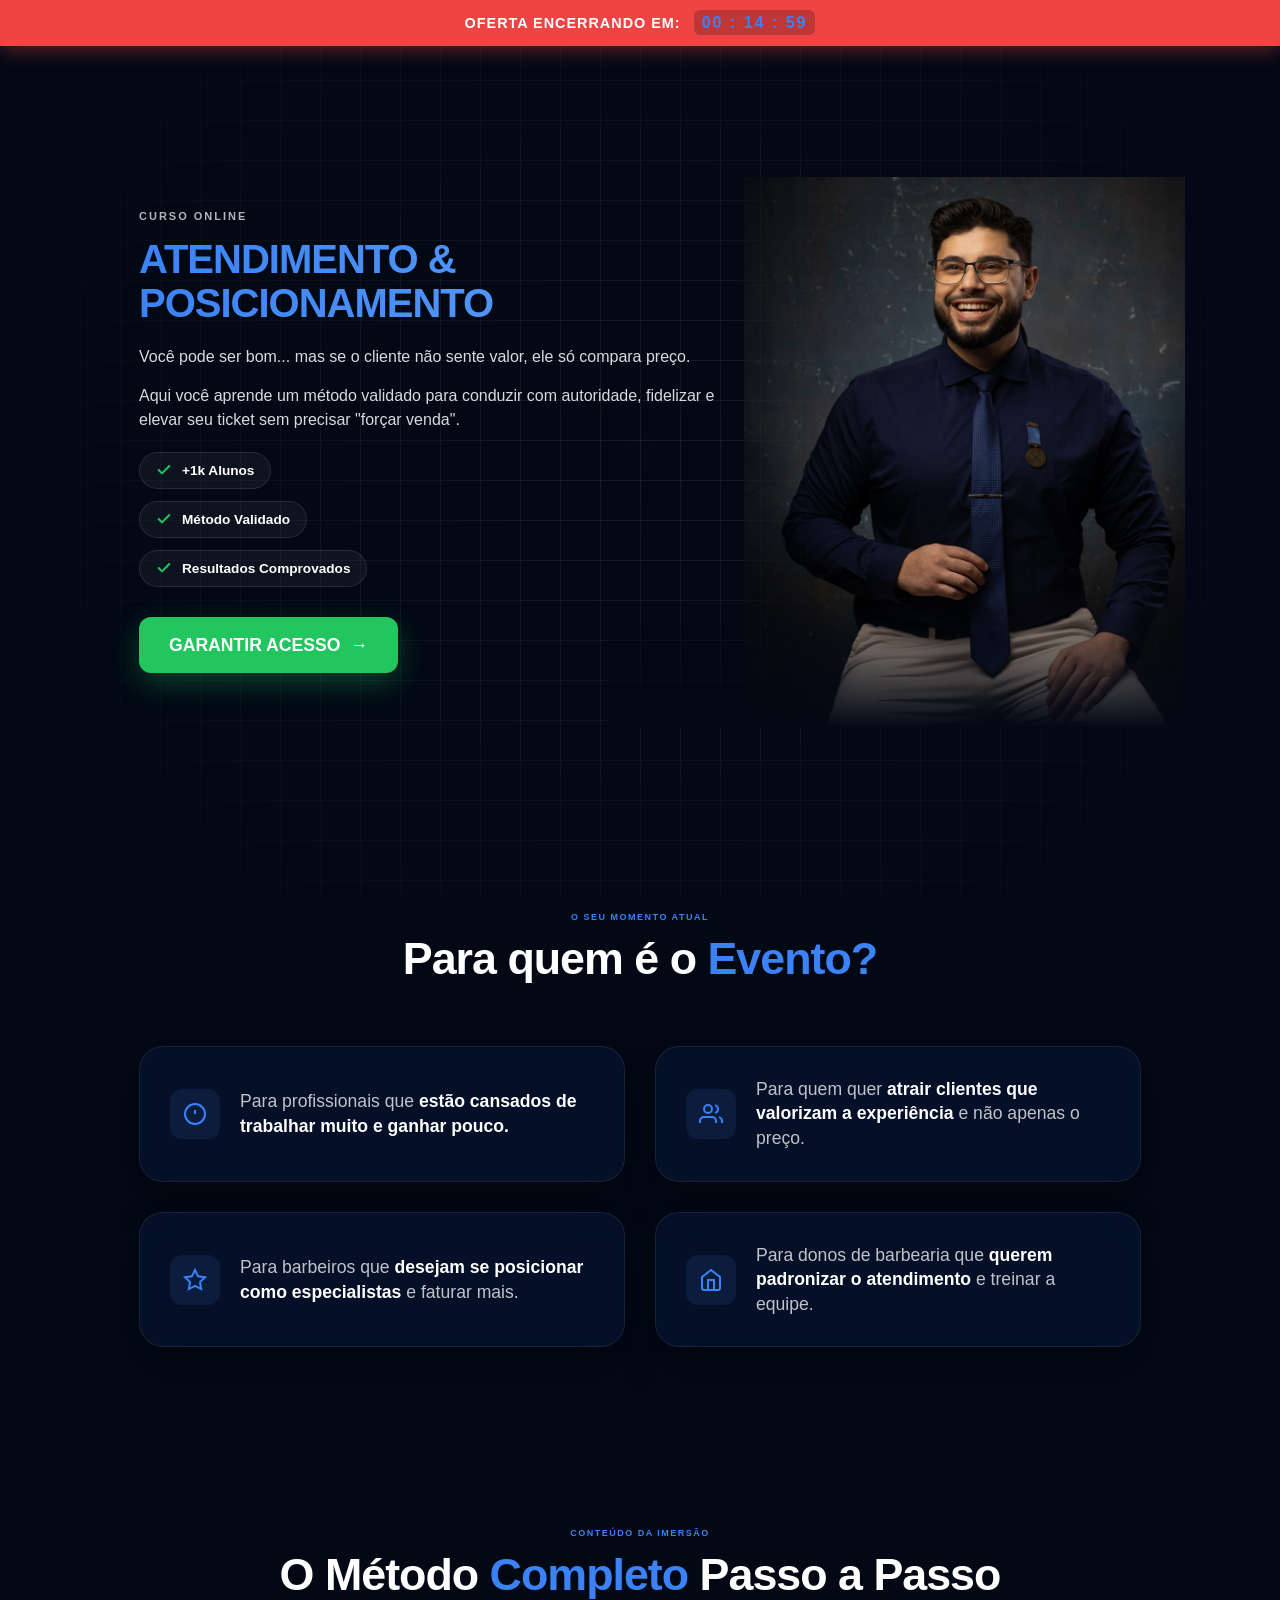
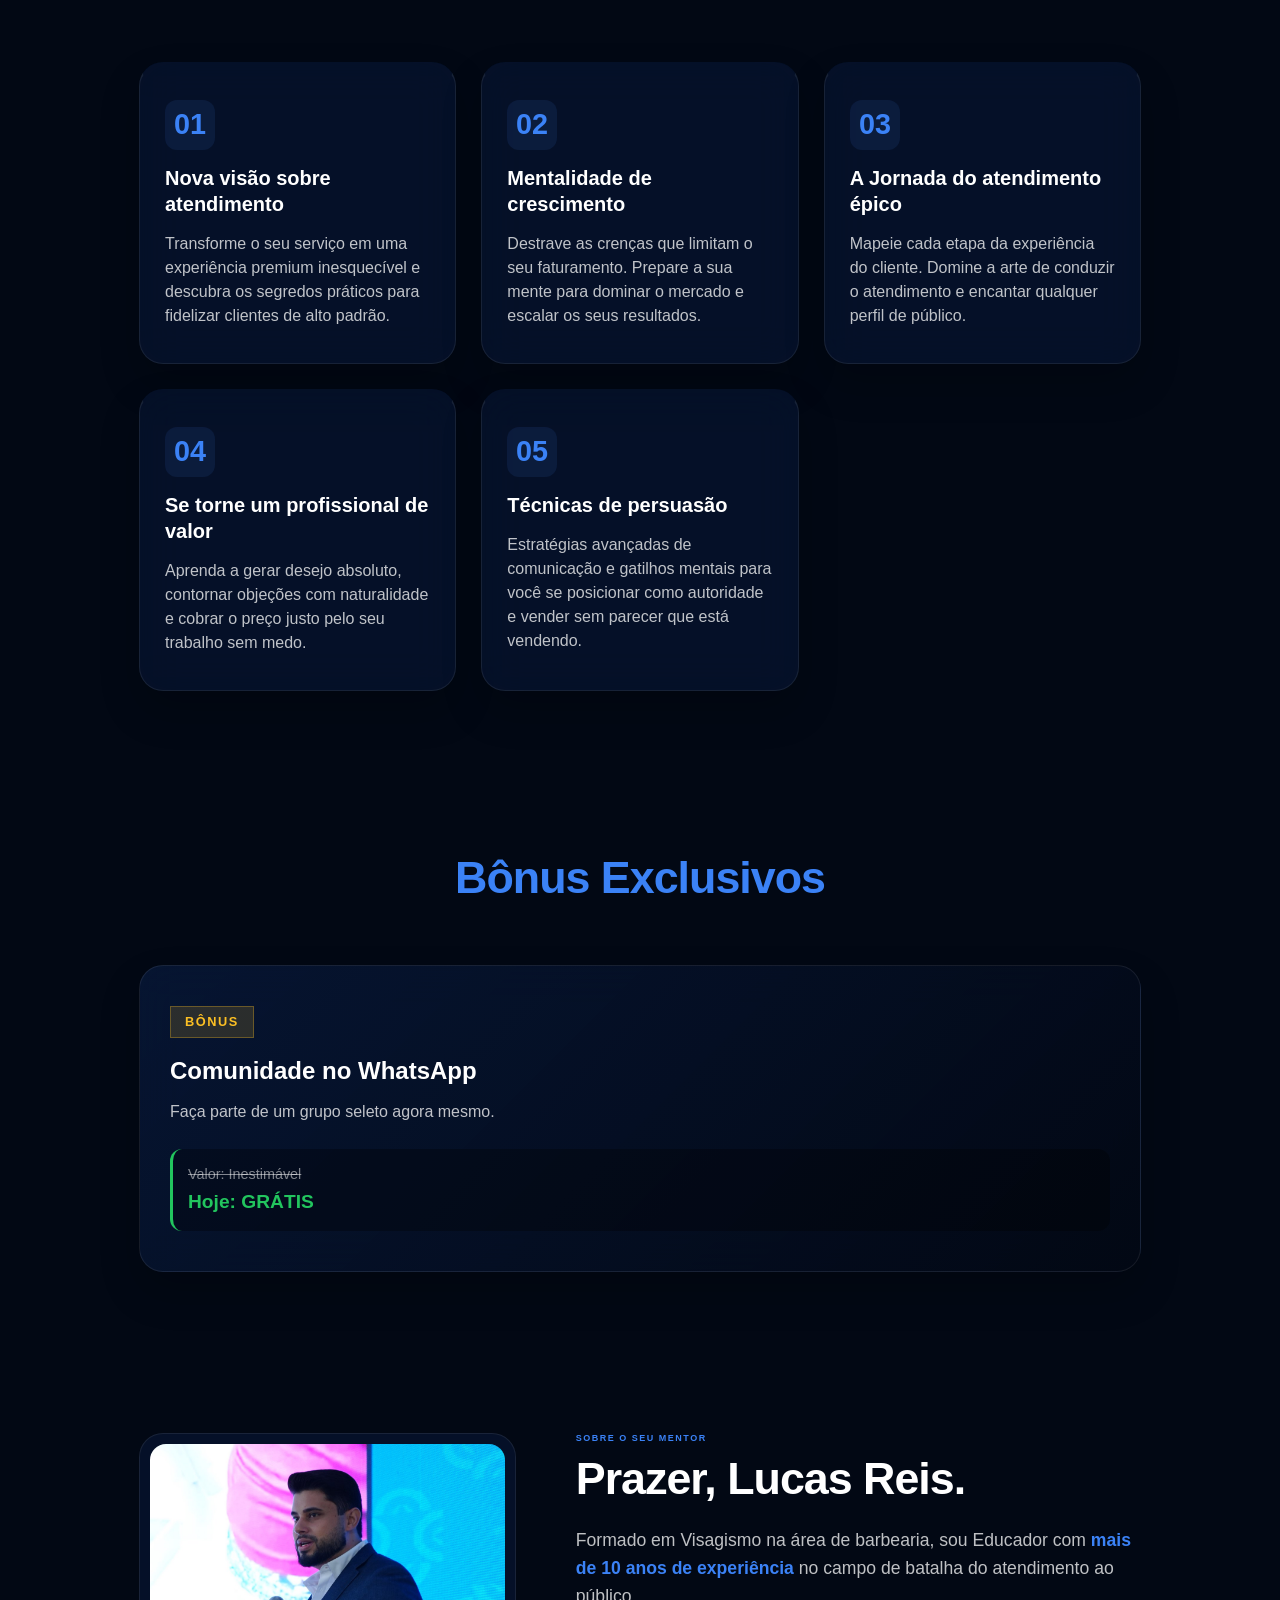
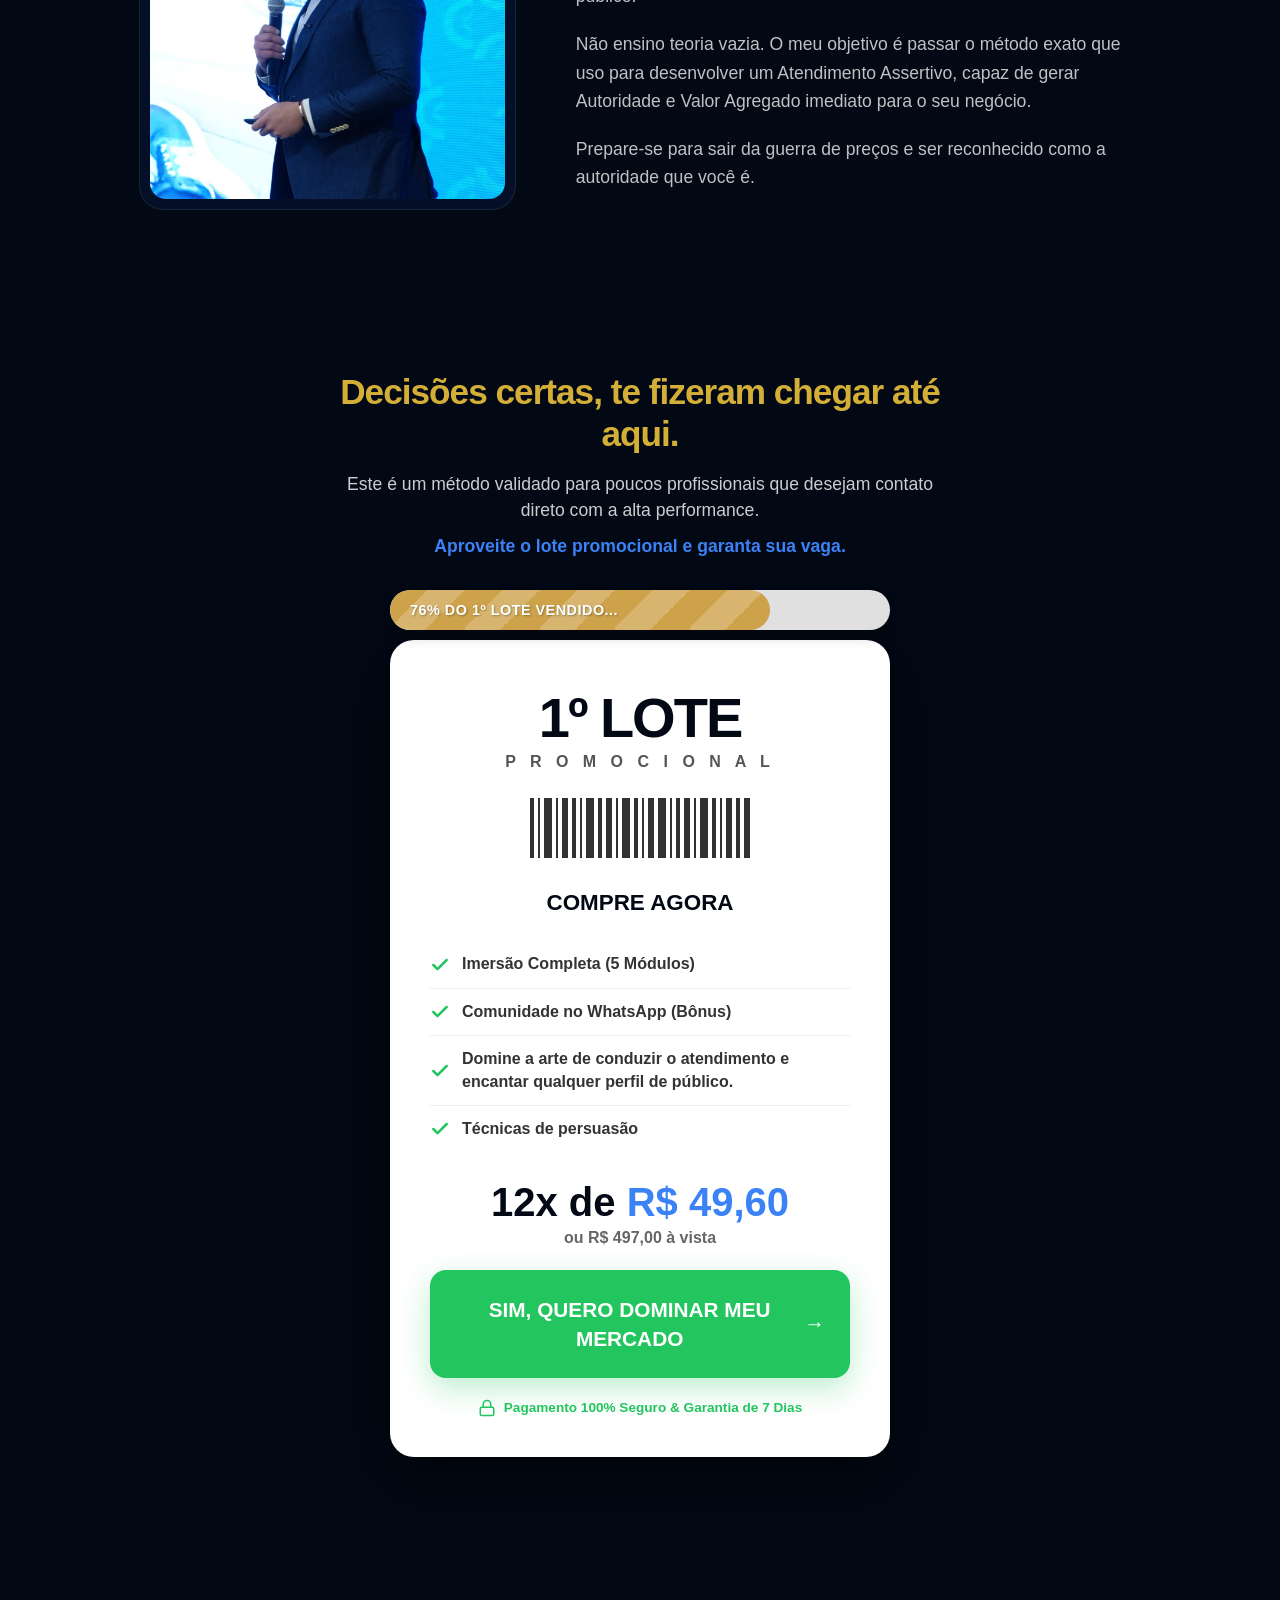
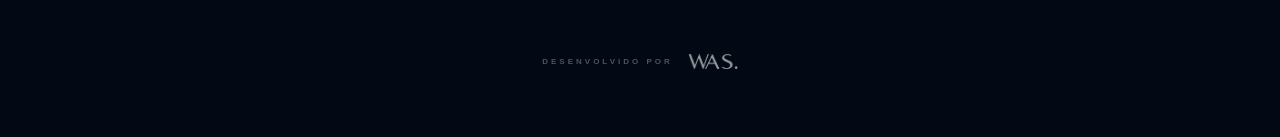
==== commit d5ce5142: "feat: atualiza oferta para ticket, progress bar para 76% e melhora copy dos módulos" ====
--- a/curso.html
+++ b/curso.html
@@ -104,7 +104,7 @@
         <div class="section-header reveal-element">
           <span class="badge">O SEU MOMENTO ATUAL</span>
           <h2 class="section-title">
-            Para quem é a <span class="highlight-blue">Imersão?</span>
+            Para quem é o <span class="highlight-blue">Evento?</span>
           </h2>
         </div>
 
@@ -201,59 +201,46 @@
           <div class="module-card glass-card reveal-element">
             <div class="module-header">
               <div class="module-icon">01</div>
-              <h3>Mindset e o Novo Mercado</h3>
-            </div>
-            <p>
-              A mentalidade para atuar em alto nível e os segredos do mercado
-              premium.
+              <h3>Nova visão sobre atendimento</h3>
+            </div>
+            <p>
+              Transforme o seu serviço em uma experiência premium inesquecível e descubra os segredos práticos para fidelizar clientes de alto padrão.
             </p>
           </div>
           <div class="module-card glass-card reveal-element">
             <div class="module-header">
               <div class="module-icon">02</div>
-              <h3>Visagismo e a Personalização</h3>
-            </div>
-            <p>
-              Do corte ao atendimento: Como criar a assinatura visual do seu
-              cliente.
+              <h3>Mentalidade de crescimento</h3>
+            </div>
+            <p>
+              Destrave as crenças que limitam o seu faturamento. Prepare a sua mente para dominar o mercado e escalar os seus resultados.
             </p>
           </div>
           <div class="module-card glass-card reveal-element">
             <div class="module-header">
               <div class="module-icon">03</div>
-              <h3>A Jornada do Cliente High-Ticket</h3>
-            </div>
-            <p>
-              O passo a passo para encantar desde o agendamento até o pós-venda.
+              <h3>A Jornada do atendimento épico</h3>
+            </div>
+            <p>
+              Mapeie cada etapa da experiência do cliente. Domine a arte de conduzir o atendimento e encantar qualquer perfil de público.
             </p>
           </div>
           <div class="module-card glass-card reveal-element">
             <div class="module-header">
               <div class="module-icon">04</div>
-              <h3>Posicionamento e Vendas</h3>
-            </div>
-            <p>
-              Como criar desejo, contornar objeções e cobrar mais caro sem medo.
+              <h3>Se torne um profissional de valor</h3>
+            </div>
+            <p>
+              Aprenda a gerar desejo absoluto, contornar objeções com naturalidade e cobrar o preço justo pelo seu trabalho sem medo.
             </p>
           </div>
           <div class="module-card glass-card reveal-element">
             <div class="module-header">
               <div class="module-icon">05</div>
-              <h3>Precificação Inteligente</h3>
-            </div>
-            <p>
-              Aprenda a criar um cardápio de serviços que aumenta o seu ticket
-              médio naturalmente.
-            </p>
-          </div>
-          <div class="module-card glass-card reveal-element">
-            <div class="module-header">
-              <div class="module-icon">06</div>
-              <h3>Fidelização e Indicação</h3>
-            </div>
-            <p>
-              O método para transformar clientes em fãs que divulgam o seu
-              trabalho.
+              <h3>Técnicas de persuasão</h3>
+            </div>
+            <p>
+              Estratégias avançadas de comunicação e gatilhos mentais para você se posicionar como autoridade e vender sem parecer que está vendendo.
             </p>
           </div>
         </div>
@@ -264,41 +251,17 @@
       <div class="container">
         <div class="section-header reveal-element">
           <h2 class="section-title">
-            <span class="highlight-blue">Bônus Exclusivos</span> para Ação
-            Rápida
+            <span class="highlight-blue">Bônus Exclusivos</span>
           </h2>
         </div>
 
         <div class="bonus-grid">
+          </div>
           <div class="bonus-card glass-card reveal-element">
-            <span class="badge badge-gold">BÔNUS 01</span>
-            <h3 class="bonus-title">Planilha de Precificação</h3>
+            <span class="badge badge-gold">BÔNUs</span>
+            <h3 class="bonus-title">Comunidade no WhatsApp</h3>
             <p class="bonus-desc">
-              Descubra o valor exato do seu serviço e pare de perder dinheiro.
-            </p>
-            <div class="pricing-bonus">
-              <span class="price-tag-crossed">Valor: R$ 97,00</span>
-              <span class="price-tag-free">Hoje: GRÁTIS</span>
-            </div>
-          </div>
-          <div class="bonus-card glass-card reveal-element">
-            <span class="badge badge-gold">BÔNUS 02</span>
-            <h3 class="bonus-title">Roteiro de Atendimento</h3>
-            <p class="bonus-desc">
-              O script prático para não travar na hora de oferecer um produto
-              extra.
-            </p>
-            <div class="pricing-bonus">
-              <span class="price-tag-crossed">Valor: R$ 47,00</span>
-              <span class="price-tag-free">Hoje: GRÁTIS</span>
-            </div>
-          </div>
-          <div class="bonus-card glass-card reveal-element">
-            <span class="badge badge-gold">BÔNUS 03</span>
-            <h3 class="bonus-title">Comunidade VIP</h3>
-            <p class="bonus-desc">
-              Networking com profissionais de alto nível e troca constante de
-              experiências.
+              Faça parte de um grupo seleto agora mesmo.
             </p>
             <div class="pricing-bonus">
               <span class="price-tag-crossed">Valor: Inestimável</span>
@@ -337,76 +300,71 @@
       </div>
     </section>
 
-    <section id="oferta" class="offer-section">
+    <section id="oferta" class="ticket-offer-section">
       <div class="container">
-        <div class="offer-box glass-card premium-border reveal-element">
-          <div class="offer-header">
-            <span class="badge badge-pulse">OFERTA IRRESISTÍVEL</span>
-            <h2 class="offer-title">A Sua Transformação Começa Aqui</h2>
-            <p class="offer-desc">
-              Garanta agora o seu acesso a todo o método validado + bônus
-              exclusivos.
-            </p>
-          </div>
-
-          <div class="offer-body">
-            <ul class="offer-list">
-              <li>
-                <svg viewBox="0 0 24 24" fill="none" stroke="currentColor">
-                  <polyline points="20 6 9 17 4 12"></polyline>
-                </svg>
-                Imersão Completa (6 Módulos)
-              </li>
-              <li>
-                <svg viewBox="0 0 24 24" fill="none" stroke="currentColor">
-                  <polyline points="20 6 9 17 4 12"></polyline>
-                </svg>
-                Bônus 1: Planilha de Precificação
-              </li>
-              <li>
-                <svg viewBox="0 0 24 24" fill="none" stroke="currentColor">
-                  <polyline points="20 6 9 17 4 12"></polyline>
-                </svg>
-                Bônus 2: Roteiro de Atendimento
-              </li>
-              <li>
-                <svg viewBox="0 0 24 24" fill="none" stroke="currentColor">
-                  <polyline points="20 6 9 17 4 12"></polyline>
-                </svg>
-                Bônus 3: Comunidade VIP
-              </li>
-              <li>
-                <svg viewBox="0 0 24 24" fill="none" stroke="currentColor">
-                  <polyline points="20 6 9 17 4 12"></polyline>
-                </svg>
-                Acesso Imediato à Plataforma
-              </li>
-            </ul>
-
-            <div class="pricing-area">
-               <div class="new-price">12x de <span class="highlight-blue">R$ 49,60</span></div>
-               <span class="cash-price">ou R$ 497,00 à vista</span>
-             </div>
-
-             <a href="https://pay.hotmart.com/..." class="btn-main btn-huge btn-green pulse-animation-green">
-               SIM, QUERO DOMINAR O MEU MERCADO <span>→</span>
-             </a>
-             <div class="secure-payment">
-                <svg width="16" height="16" viewBox="0 0 24 24" fill="none" stroke="currentColor" stroke-width="2"><rect x="3" y="11" width="18" height="11" rx="2" ry="2"></rect><path d="M7 11V7a5 5 0 0 1 10 0v4"></path></svg>
-                Pagamento 100% Seguro
-             </div>
-          </div>
-
-          <div class="garantia-box">
-            <div class="garantia-selo">
-               <img src="assets/image.png" alt="Selo de Garantia 7 Dias" />
-            </div>
-            <div class="garantia-text">
-               <strong>Garantia Incondicional de 7 Dias</strong>
-               <p>Risco zero. Aplique o método. Se achar que não é para si, nós devolvemos 100% do seu dinheiro, sem perguntas.</p>
-            </div>
-          </div>
-          </div>
+        
+        <div class="ticket-intro reveal-element">
+          <h2 class="title-gold">Decisões certas, te fizeram chegar até aqui.</h2>
+          <p>Este é um método validado para poucos profissionais que desejam contato direto com a alta performance.</p>
+          <p><strong>Aproveite o lote promocional e garanta sua vaga.</strong></p>
+        </div>
+
+        <div class="progress-wrapper reveal-element">
+          <div class="progress-bar-bg">
+            <div class="progress-fill animated-stripes" style="width: 76%;">
+              <span class="progress-text">76% DO 1º LOTE VENDIDO...</span>
+            </div>
+          </div>
+        </div>
+
+        <div class="ticket-card reveal-element">
+          
+          <div class="ticket-top">
+            <h3 class="ticket-lote">1º LOTE</h3>
+            <span class="ticket-promo">P R O M O C I O N A L</span>
+          </div>
+
+          <div class="ticket-barcode">
+            <svg width="220" height="60" viewBox="0 0 220 60" fill="#000" xmlns="http://www.w3.org/2000/svg">
+              <rect x="0" width="4" height="60"/><rect x="8" width="2" height="60"/><rect x="14" width="8" height="60"/><rect x="26" width="2" height="60"/><rect x="32" width="6" height="60"/><rect x="42" width="4" height="60"/><rect x="50" width="2" height="60"/><rect x="56" width="8" height="60"/><rect x="68" width="4" height="60"/><rect x="76" width="6" height="60"/><rect x="86" width="2" height="60"/><rect x="92" width="8" height="60"/><rect x="104" width="4" height="60"/><rect x="112" width="2" height="60"/><rect x="118" width="6" height="60"/><rect x="128" width="8" height="60"/><rect x="140" width="2" height="60"/><rect x="146" width="4" height="60"/><rect x="154" width="6" height="60"/><rect x="164" width="2" height="60"/><rect x="170" width="8" height="60"/><rect x="182" width="4" height="60"/><rect x="190" width="2" height="60"/><rect x="196" width="6" height="60"/><rect x="206" width="4" height="60"/><rect x="214" width="6" height="60"/>
+            </svg>
+          </div>
+
+          <h4 class="ticket-action-text">COMPRE AGORA</h4>
+
+          <ul class="ticket-list">
+            <li>
+              <svg viewBox="0 0 24 24" fill="none" stroke="#22c55e" stroke-width="3" stroke-linecap="round" stroke-linejoin="round"><polyline points="20 6 9 17 4 12"></polyline></svg>
+              Imersão Completa (5 Módulos)
+            </li>
+            <li>
+              <svg viewBox="0 0 24 24" fill="none" stroke="#22c55e" stroke-width="3" stroke-linecap="round" stroke-linejoin="round"><polyline points="20 6 9 17 4 12"></polyline></svg>
+              Comunidade no WhatsApp (Bônus)
+            </li>
+            <li>
+              <svg viewBox="0 0 24 24" fill="none" stroke="#22c55e" stroke-width="3" stroke-linecap="round" stroke-linejoin="round"><polyline points="20 6 9 17 4 12"></polyline></svg>
+              Domine a arte de conduzir o atendimento e encantar qualquer perfil de público.
+            </li>
+            <li>
+              <svg viewBox="0 0 24 24" fill="none" stroke="#22c55e" stroke-width="3" stroke-linecap="round" stroke-linejoin="round"><polyline points="20 6 9 17 4 12"></polyline></svg>
+              Técnicas de persuasão
+            </li>
+          </ul>
+
+          <div class="pricing-area-ticket">
+            <div class="new-price-ticket">12x de <span class="highlight-blue">R$ 49,60</span></div>
+            <span class="cash-price-ticket">ou R$ 497,00 à vista</span>
+          </div>
+
+          <a href="https://pay.kiwify.com.br/UgDM10Z" target="_blank" class="btn-main btn-huge btn-green pulse-animation-green">
+            SIM, QUERO DOMINAR MEU MERCADO <span>→</span>
+          </a>
+
+          <div class="secure-payment-ticket">
+            <svg width="18" height="18" viewBox="0 0 24 24" fill="none" stroke="currentColor" stroke-width="2"><rect x="3" y="11" width="18" height="11" rx="2" ry="2"></rect><path d="M7 11V7a5 5 0 0 1 10 0v4"></path></svg>
+            Pagamento 100% Seguro & Garantia de 7 Dias
+          </div>
+
         </div>
       </div>
     </section>
@@ -430,10 +388,16 @@
     <script src="script.js"></script>
     <div id="sales-notification" class="sales-notification">
       <div class="notification-icon">
-        <svg viewBox="0 0 24 24" fill="#22c55e"><path d="M12 2C6.48 2 2 6.48 2 12s4.48 10 10 10 10-4.48 10-10S17.52 2 12 2zm-2 15l-5-5 1.41-1.41L10 14.17l7.59-7.59L19 8l-9 9z"/></svg>
+        <svg viewBox="0 0 24 24" fill="#22c55e">
+          <path
+            d="M12 2C6.48 2 2 6.48 2 12s4.48 10 10 10 10-4.48 10-10S17.52 2 12 2zm-2 15l-5-5 1.41-1.41L10 14.17l7.59-7.59L19 8l-9 9z"
+          />
+        </svg>
       </div>
       <div class="notification-content">
-        <span class="notify-name" id="notify-name"><strong>João S.</strong> (São Paulo)</span>
+        <span class="notify-name" id="notify-name"
+          ><strong>João S.</strong> (São Paulo)</span
+        >
         <span class="notify-action">Acabou de garantir o acesso</span>
         <span class="notify-time" id="notify-time">Há 2 minutos</span>
       </div>
--- a/lp-curso.css
+++ b/lp-curso.css
@@ -51,6 +51,33 @@
   margin-inline: auto;
 }
 
+/* --- BARRA DE URGÊNCIA NO TOPO (ESCASSEZ) --- */
+.top-urgency-bar {
+  position: sticky;
+  top: 0;
+  width: 100%;
+  background: #ef4444;
+  color: #fff;
+  text-align: center;
+  padding: 12px 20px;
+  font-size: 0.9rem;
+  font-weight: 800;
+  letter-spacing: 1px;
+  z-index: 1000;
+  text-transform: uppercase;
+  box-shadow: 0 4px 20px rgba(239, 68, 68, 0.4);
+}
+
+.top-urgency-bar strong {
+  background: rgba(0, 0, 0, 0.2);
+  padding: 4px 8px;
+  border-radius: 6px;
+  margin-left: 8px;
+  font-variant-numeric: tabular-nums;
+  letter-spacing: 2px;
+  font-size: 1rem;
+}
+
 /* --- HERO SECTION REFORMULADA --- */
 .hero-section {
   position: relative;
@@ -66,6 +93,7 @@
   display: flex;
   width: 100%;
   z-index: 2;
+  align-items: center;
 }
 
 .hero-content-left {
@@ -89,9 +117,11 @@
   line-height: 1.1;
   font-weight: 900;
   margin-bottom: 20px;
-  background: linear-gradient(90deg, #f97316 0%, #fbbf24 100%);
+  background: linear-gradient(90deg, #3b82f6 0%, #60a5fa 100%);
   -webkit-background-clip: text;
+  background-clip: text;
   -webkit-text-fill-color: transparent;
+  color: transparent;
   text-transform: uppercase;
   letter-spacing: -1px;
 }
@@ -126,13 +156,13 @@
   width: fit-content;
 }
 
-.btn-hero-white {
+.btn-hero-green {
   display: inline-flex;
   align-items: center;
   justify-content: center;
   gap: 10px;
-  background: #fff;
-  color: #000;
+  background: #22c55e;
+  color: #fff;
   font-weight: 900;
   font-size: 1.1rem;
   padding: 16px 30px;
@@ -141,26 +171,29 @@
   width: fit-content;
   text-transform: uppercase;
   margin-bottom: 15px;
-  box-shadow: 0 10px 30px rgba(255, 255, 255, 0.15);
+  box-shadow: 0 10px 30px rgba(34, 197, 94, 0.3);
   transition: transform 0.3s;
 }
 
-.btn-hero-white:hover {
+.btn-hero-green:hover {
   transform: translateY(-3px);
-}
-
-.hero-timer {
-  font-size: 0.9rem;
-  color: rgba(255, 255, 255, 0.6);
-  font-weight: 600;
-  letter-spacing: 1px;
-  margin-top: 5px;
-}
-
-.hero-timer strong {
-  color: #fff;
-  font-variant-numeric: tabular-nums;
-  letter-spacing: 2px;
+  box-shadow: 0 15px 40px rgba(34, 197, 94, 0.5);
+}
+
+.pulse-animation-green {
+  animation: pulse-green 3s infinite;
+}
+
+@keyframes pulse-green {
+  0% {
+    box-shadow: 0 0 0 0 rgba(34, 197, 94, 0.5);
+  }
+  70% {
+    box-shadow: 0 0 0 15px rgba(34, 197, 94, 0);
+  }
+  100% {
+    box-shadow: 0 0 0 0 rgba(34, 197, 94, 0);
+  }
 }
 
 .hero-image-right {
@@ -174,14 +207,13 @@
   align-items: flex-end;
 }
 
-/* Degradê duplo na imagem do Lucas */
+/* Mascara gradiente da foto no Desktop (apaga lado esquerdo) */
 .hero-image-right img {
   width: 100%;
   height: auto;
   max-height: 100%;
   object-fit: contain;
   object-position: bottom right;
-  /* Apaga a borda esquerda */
   -webkit-mask-image: linear-gradient(to left, black 60%, transparent 100%);
   mask-image: linear-gradient(to left, black 60%, transparent 100%);
 }
@@ -193,7 +225,6 @@
   left: 0;
   width: 100%;
   height: 25%;
-  /* Sombra que vem de baixo para apagar o corte inferior */
   background: linear-gradient(to top, var(--bg) 0%, transparent 100%);
   z-index: 2;
   pointer-events: none;
@@ -437,6 +468,14 @@
   font-size: 1.1rem;
   color: var(--text-body);
 }
+.btn-green {
+  background: #22c55e !important;
+  color: #fff !important;
+  box-shadow: 0 10px 30px rgba(34, 197, 94, 0.3) !important;
+}
+.btn-green:hover {
+  box-shadow: 0 15px 40px rgba(34, 197, 94, 0.5) !important;
+}
 .btn-huge {
   display: flex;
   width: 100%;
@@ -446,281 +485,10 @@
   font-size: 1.3rem;
   border-radius: 16px;
   margin-bottom: 15px;
-  background: var(--primary);
-  color: #fff;
   text-decoration: none;
   text-transform: uppercase;
   font-weight: 800;
 }
-.garantia-box {
-  background: rgba(0, 0, 0, 0.3);
-  padding: 40px;
-  display: flex;
-  align-items: flex-start;
-  gap: 25px;
-  text-align: left;
-  border-top: 1px solid var(--border);
-}
-.garantia-icon {
-  flex-shrink: 0;
-}
-.garantia-text strong {
-  display: block;
-  font-size: 1.3rem;
-  margin-bottom: 10px;
-  color: #fff;
-}
-.garantia-text p {
-  font-size: 1.05rem;
-  color: var(--text-body);
-  line-height: 1.5;
-  margin: 0;
-}
-
-/* Animações */
-@keyframes pulse {
-  0% {
-    transform: scale(1);
-    box-shadow: 0 0 0 0 rgba(239, 68, 68, 0.4);
-  }
-  70% {
-    transform: scale(1.05);
-    box-shadow: 0 0 0 10px rgba(239, 68, 68, 0);
-  }
-  100% {
-    transform: scale(1);
-    box-shadow: 0 0 0 0 rgba(239, 68, 68, 0);
-  }
-}
-.pulse-animation {
-  animation: pulse-primary 3s infinite;
-}
-@keyframes pulse-primary {
-  0% {
-    box-shadow: 0 0 0 0 rgba(59, 130, 246, 0.4);
-  }
-  70% {
-    box-shadow: 0 0 0 15px rgba(59, 130, 246, 0);
-  }
-  100% {
-    box-shadow: 0 0 0 0 rgba(59, 130, 246, 0);
-  }
-}
-
-/* --- RESPONSIVIDADE (MOBILE) --- */
-@media (max-width: 992px) {
-  .hero-section {
-    padding-top: 80px;
-  }
-  .hero-title-gradient {
-    font-size: 2rem;
-  }
-  .hero-content-left {
-    width: 70%;
-  }
-  .hero-image-right {
-    width: 60%;
-    right: -15px;
-  }
-  .btn-hero-white {
-    width: 100%;
-    font-size: 1rem;
-    padding: 18px 20px;
-    text-align: center;
-  }
-  .hero-timer {
-    text-align: center;
-    width: 100%;
-  }
-
-  .target-grid,
-  .modules-grid,
-  .bonus-grid {
-    grid-template-columns: 1fr;
-  }
-
-  .author-grid {
-    grid-template-columns: 1fr;
-    text-align: center;
-  }
-  .author-content {
-    text-align: left;
-  }
-
-  .offer-box {
-    margin: 0 15px;
-  }
-  .offer-header {
-    padding: 40px 20px 20px;
-  }
-  .offer-title {
-    font-size: 2.2rem;
-  }
-  .offer-body {
-    padding: 30px 20px;
-  }
-  .new-price {
-    font-size: 3rem;
-  }
-  .btn-huge {
-    font-size: 1.1rem;
-    padding: 20px;
-  }
-  .garantia-box {
-    flex-direction: column;
-    text-align: center;
-    align-items: center;
-    padding: 30px 20px;
-  }
-}
-
-/* =========================================
-   FOOTER SUTIL / MINIMALISTA
-   ========================================= */
-
-.footer-minimal {
-  padding: 40px 0 30px 0;
-  border-top: 1px solid rgba(255, 255, 255, 0.05); /* Linha divisória quase invisível */
-  margin-top: 40px;
-}
-
-.footer-minimal-flex {
-  display: flex;
-  justify-content: space-between;
-  align-items: center;
-  font-size: 0.85rem;
-  color: rgba(255, 255, 255, 0.4); /* Cinza sutil para não roubar a atenção */
-  font-weight: 600;
-}
-
-.footer-version {
-  font-family: monospace; /* Fonte mais técnica para a versão */
-  letter-spacing: 1px;
-}
-
-/* Responsividade para o celular (empilha os dois textos) */
-@media (max-width: 600px) {
-  .footer-minimal-flex {
-    flex-direction: column;
-    gap: 15px;
-    text-align: center;
-  }
-}
-
-/* TÍTULO EM AZUL (Identidade WAS Venture) */
-.hero-title-gradient {
-  font-size: 2.5rem;
-  line-height: 1.1;
-  font-weight: 900;
-  margin-bottom: 20px;
-  /* Gradiente azul vibrante */
-  background: linear-gradient(90deg, #3b82f6 0%, #60a5fa 100%);
-  -webkit-background-clip: text;
-  -webkit-text-fill-color: transparent;
-  text-transform: uppercase;
-  letter-spacing: -1px;
-}
-
-/* BOTÃO VERDE DE ALTA CONVERSÃO */
-.btn-hero-green {
-  display: inline-flex;
-  align-items: center;
-  justify-content: center;
-  gap: 10px;
-  background: #22c55e; /* Verde conversão Hotmart/Kiwify */
-  color: #fff; /* Texto branco para dar contraste */
-  font-weight: 900;
-  font-size: 1.1rem;
-  padding: 16px 30px;
-  border-radius: 12px;
-  text-decoration: none;
-  width: fit-content;
-  text-transform: uppercase;
-  margin-bottom: 15px;
-  box-shadow: 0 10px 30px rgba(34, 197, 94, 0.3); /* Glow verde */
-  transition: transform 0.3s;
-}
-
-.btn-hero-green:hover {
-  transform: translateY(-3px);
-  box-shadow: 0 15px 40px rgba(34, 197, 94, 0.5);
-}
-
-/* ANIMAÇÃO DE PULSO VERDE PARA O BOTÃO */
-.pulse-animation-green {
-  animation: pulse-green 3s infinite;
-}
-
-@keyframes pulse-green {
-  0% {
-    box-shadow: 0 0 0 0 rgba(34, 197, 94, 0.5);
-  }
-  70% {
-    box-shadow: 0 0 0 15px rgba(34, 197, 94, 0);
-  }
-  100% {
-    box-shadow: 0 0 0 0 rgba(34, 197, 94, 0);
-  }
-}
-
-/* Ajuste Mobile para o Botão Verde */
-@media (max-width: 768px) {
-  .hero-title-gradient {
-    font-size: 2rem;
-  }
-  .btn-hero-green {
-    width: 100%;
-    font-size: 1rem;
-    padding: 18px 20px;
-    text-align: center;
-  }
-}
-
-/* =========================================
-   BARRA DE URGÊNCIA NO TOPO (ESCASSEZ)
-   ========================================= */
-.top-urgency-bar {
-  position: sticky;
-  top: 0;
-  width: 100%;
-  background: #ef4444; /* Vermelho alerta forte */
-  color: #fff;
-  text-align: center;
-  padding: 12px 20px;
-  font-size: 0.9rem;
-  font-weight: 800;
-  letter-spacing: 1px;
-  z-index: 1000; /* Garante que fique acima de tudo */
-  text-transform: uppercase;
-  box-shadow: 0 4px 20px rgba(239, 68, 68, 0.4); /* Glow vermelho sutil */
-}
-
-.top-urgency-bar strong {
-  background: rgba(0, 0, 0, 0.2); /* Fundo escurinho só nos números */
-  padding: 4px 8px;
-  border-radius: 6px;
-  margin-left: 8px;
-  font-variant-numeric: tabular-nums; /* Mantém os números alinhados sem tremer */
-  letter-spacing: 2px;
-  font-size: 1rem;
-}
-
-/* =========================================
-   OFERTA FINAL: BOTÃO VERDE E SELO
-   ========================================= */
-
-/* Forçando o botão gigante a ser verde */
-.btn-green {
-  background: #22c55e !important;
-  color: #fff !important;
-  box-shadow: 0 10px 30px rgba(34, 197, 94, 0.3) !important;
-}
-
-.btn-green:hover {
-  box-shadow: 0 15px 40px rgba(34, 197, 94, 0.5) !important;
-}
-
-/* Texto de pagamento seguro debaixo do botão */
 .secure-payment {
   display: flex;
   align-items: center;
@@ -732,47 +500,71 @@
   margin-top: -5px;
   margin-bottom: 20px;
 }
-
-/* Ajuste do Selo de Garantia em Imagem */
 .garantia-box {
   background: rgba(0, 0, 0, 0.3);
-  padding: 30px 40px;
+  padding: 40px;
   display: flex;
   align-items: center;
   gap: 25px;
   text-align: left;
   border-top: 1px solid var(--border);
 }
-
 .garantia-selo {
   flex-shrink: 0;
 }
-
 .garantia-selo img {
-  width: 100px; /* Tamanho ideal para dar destaque sem exagerar */
+  width: 100px;
   height: auto;
-  filter: drop-shadow(
-    0 10px 20px rgba(251, 191, 36, 0.2)
-  ); /* Brilho dourado sutil no selo */
-}
-
-/* Ajuste para o celular */
-@media (max-width: 768px) {
-  .garantia-box {
-    flex-direction: column;
-    text-align: center;
-    padding: 30px 20px;
-  }
-
-  .garantia-selo img {
-    width: 90px;
-  }
-}
-
-/* =========================================
-   SISTEMA DE NOTIFICAÇÕES (PROVA SOCIAL)
-   ========================================= */
-
+  filter: drop-shadow(0 10px 20px rgba(251, 191, 36, 0.2));
+}
+.garantia-text strong {
+  display: block;
+  font-size: 1.3rem;
+  margin-bottom: 10px;
+  color: #fff;
+}
+.garantia-text p {
+  font-size: 1.05rem;
+  color: var(--text-body);
+  line-height: 1.5;
+  margin: 0;
+}
+
+@keyframes pulse {
+  0% {
+    transform: scale(1);
+    box-shadow: 0 0 0 0 rgba(239, 68, 68, 0.4);
+  }
+  70% {
+    transform: scale(1.05);
+    box-shadow: 0 0 0 10px rgba(239, 68, 68, 0);
+  }
+  100% {
+    transform: scale(1);
+    box-shadow: 0 0 0 0 rgba(239, 68, 68, 0);
+  }
+}
+
+/* --- FOOTER SUTIL / MINIMALISTA --- */
+.footer-minimal {
+  padding: 40px 0 30px 0;
+  border-top: 1px solid rgba(255, 255, 255, 0.05);
+  margin-top: 40px;
+}
+.footer-minimal-flex {
+  display: flex;
+  justify-content: space-between;
+  align-items: center;
+  font-size: 0.85rem;
+  color: rgba(255, 255, 255, 0.4);
+  font-weight: 600;
+}
+.footer-version {
+  font-family: monospace;
+  letter-spacing: 1px;
+}
+
+/* --- SISTEMA DE NOTIFICAÇÕES (PROVA SOCIAL) --- */
 .sales-notification {
   position: fixed;
   bottom: 30px;
@@ -788,61 +580,408 @@
   gap: 15px;
   box-shadow: 0 10px 40px rgba(0, 0, 0, 0.4);
   z-index: 9999;
-
-  /* Escondido por defeito */
   opacity: 0;
   pointer-events: none;
   transform: translateY(50px) scale(0.9);
-  transition: all 0.5s cubic-bezier(0.68, -0.55, 0.27, 1.55); /* Efeito de mola */
-}
-
+  transition: all 0.5s cubic-bezier(0.68, -0.55, 0.27, 1.55);
+}
 .sales-notification.show {
   opacity: 1;
   transform: translateY(0) scale(1);
 }
-
 .notification-icon svg {
   width: 35px;
   height: 35px;
   filter: drop-shadow(0 0 8px rgba(34, 197, 94, 0.4));
 }
-
 .notification-content {
   display: flex;
   flex-direction: column;
   gap: 3px;
 }
-
 .notify-name {
   color: #fff;
   font-size: 0.95rem;
   font-weight: 400;
 }
-
 .notify-name strong {
   font-weight: 800;
-  color: var(--primary); /* Azul da WAS Venture */
-}
-
+  color: var(--primary);
+}
 .notify-action {
   color: rgba(255, 255, 255, 0.9);
   font-size: 0.85rem;
   font-weight: 600;
 }
-
 .notify-time {
-  color: #22c55e; /* Verde para destacar o tempo */
+  color: #22c55e;
   font-size: 0.75rem;
   font-weight: 700;
   margin-top: 2px;
 }
 
-/* Responsividade (Telemóvel) */
+/* =========================================
+   RESPONSIVIDADE TOTAL (TELEMÓVEIS E TABLETS)
+   ========================================= */
+@media (max-width: 992px) {
+  .hero-section {
+    padding-top: 40px;
+    min-height: auto;
+  }
+
+  .hero-container-mobile {
+    display: flex;
+    flex-direction: column;
+    text-align: center;
+    gap: 10px;
+  }
+
+  /* 1. JOGA A FOTO PARA O TOPO NO CELULAR */
+  .hero-image-right {
+    order: -1;
+    position: relative;
+    width: 100%;
+    right: 0;
+    bottom: 0;
+    height: auto;
+    display: flex;
+    justify-content: center;
+    margin-bottom: -40px; /* Puxa o título para cima do degradê da foto */
+    margin-top: 20px;
+    z-index: 1;
+  }
+
+  /* 2. BORDA EM DEGRADÊ NA PARTE DE BAIXO DA FOTO (Celular) */
+  .hero-image-right img {
+    max-width: 85%;
+    -webkit-mask-image: linear-gradient(to bottom, black 70%, transparent 100%);
+    mask-image: linear-gradient(to bottom, black 70%, transparent 100%);
+  }
+
+  /* 3. MANTÉM O TEXTO EMBAIXO DA FOTO */
+  .hero-content-left {
+    order: 2;
+    width: 100%;
+    z-index: 3;
+    position: relative;
+  }
+
+  .hero-text-block p {
+    max-width: 100%;
+    margin: 0 auto 15px auto;
+  }
+  .hero-trust-pills {
+    align-items: center;
+  }
+
+  /* Ajustes das outras seções */
+  .target-grid,
+  .modules-grid,
+  .bonus-grid {
+    grid-template-columns: 1fr;
+    gap: 20px;
+  }
+
+  .author-grid {
+    grid-template-columns: 1fr;
+    text-align: center;
+    gap: 30px;
+  }
+  .author-content {
+    align-items: center;
+  }
+
+  .offer-box {
+    margin: 0 15px;
+  }
+  .offer-header {
+    padding: 40px 20px 20px;
+  }
+  .offer-body {
+    padding: 30px 20px;
+  }
+
+  .garantia-box {
+    flex-direction: column;
+    text-align: center;
+    padding: 30px 20px;
+  }
+}
+
 @media (max-width: 768px) {
+  .section-title {
+    font-size: 2.2rem;
+  }
+  .hero-title-gradient {
+    font-size: 2rem;
+  }
+  .btn-hero-green {
+    width: 100%;
+    padding: 18px 20px;
+  }
+
+  .offer-title {
+    font-size: 2rem;
+  }
+  .new-price {
+    font-size: 2.8rem;
+  }
+  .btn-huge {
+    font-size: 1.1rem;
+    padding: 20px;
+  }
+  .offer-list li {
+    font-size: 1rem;
+    align-items: flex-start;
+  }
+
   .sales-notification {
-    bottom: 20px;
-    left: 20px;
-    right: 20px; /* Estica em ecrãs pequenos */
+    bottom: 15px;
+    left: 15px;
+    right: 15px;
     padding: 14px 16px;
   }
 }
+
+@media (max-width: 600px) {
+  .footer-minimal-flex {
+    flex-direction: column;
+    gap: 15px;
+    text-align: center;
+  }
+}
+
+@media (max-width: 400px) {
+  .hero-title-gradient {
+    font-size: 1.8rem;
+  }
+  .section-title {
+    font-size: 1.8rem;
+  }
+  .new-price {
+    font-size: 2.2rem;
+  }
+}
+
+/* =========================================
+   NOVA SEÇÃO DE OFERTA (ESTILO TICKET MAX)
+   ========================================= */
+
+.ticket-offer-section {
+  padding: 80px 0 120px;
+  display: flex;
+  justify-content: center;
+}
+
+/* Textos do Topo */
+.ticket-intro {
+  text-align: center;
+  max-width: 600px;
+  margin: 0 auto 30px auto;
+}
+
+.title-gold {
+  color: #d4af37; /* Dourado premium */
+  font-size: 2.2rem;
+  font-weight: 900;
+  line-height: 1.2;
+  margin-bottom: 15px;
+  letter-spacing: -1px;
+}
+
+.ticket-intro p {
+  color: rgba(255, 255, 255, 0.8);
+  font-size: 1.1rem;
+  line-height: 1.5;
+  margin-bottom: 10px;
+}
+
+/* --- BARRA DE PROGRESSO ANIMADA --- */
+.progress-wrapper {
+  max-width: 500px;
+  margin: 0 auto 20px auto;
+  position: relative;
+  z-index: 5;
+}
+
+.progress-bar-bg {
+  background: #e0e0e0;
+  border-radius: 30px;
+  height: 40px;
+  width: 100%;
+  overflow: hidden;
+  box-shadow: 0 4px 15px rgba(0, 0, 0, 0.3);
+}
+
+.progress-fill {
+  background-color: #cda24b; /* Fundo Dourado da barra */
+  height: 100%;
+  border-radius: 30px;
+  display: flex;
+  align-items: center;
+  padding-left: 20px;
+  white-space: nowrap;
+}
+
+.progress-text {
+  color: #fff;
+  font-weight: 800;
+  font-size: 0.9rem;
+  text-shadow: 1px 1px 2px rgba(0, 0, 0, 0.3);
+  letter-spacing: 0.5px;
+}
+
+/* Animação das listras mexendo na barra */
+.animated-stripes {
+  background-image: repeating-linear-gradient(
+    -45deg,
+    rgba(255, 255, 255, 0.2) 25%,
+    transparent 25%,
+    transparent 50%,
+    rgba(255, 255, 255, 0.2) 50%,
+    rgba(255, 255, 255, 0.2) 75%,
+    transparent 75%,
+    transparent
+  );
+  background-size: 75px 75px;
+  animation: move-stripes 2s linear infinite;
+}
+
+@keyframes move-stripes {
+  0% {
+    background-position: 0 0;
+  }
+  100% {
+    background-position: 40px 0;
+  }
+}
+
+/* --- TICKET BRANCO --- */
+.ticket-card {
+  background: #ffffff;
+  max-width: 500px;
+  margin: -10px auto 0 auto; /* Sobe um pouco para ficar atrás da barra */
+  border-radius: 24px;
+  padding: 50px 40px 40px 40px;
+  text-align: center;
+  color: #111; /* Texto escuro pois o fundo é branco */
+  box-shadow: 0 20px 50px rgba(0, 0, 0, 0.5);
+  position: relative;
+  z-index: 4;
+}
+
+.ticket-top {
+  margin-bottom: 20px;
+}
+
+.ticket-lote {
+  font-size: 3.5rem;
+  font-weight: 900;
+  line-height: 1;
+  color: #020814;
+  margin-bottom: 5px;
+  letter-spacing: -2px;
+}
+
+.ticket-promo {
+  font-size: 1rem;
+  font-weight: 800;
+  letter-spacing: 5px;
+  color: #555;
+  display: block;
+}
+
+.ticket-barcode {
+  margin: 25px 0;
+  opacity: 0.8;
+}
+
+.ticket-action-text {
+  font-size: 1.4rem;
+  font-weight: 900;
+  color: #020814;
+  margin-bottom: 25px;
+  line-height: 1.2;
+}
+
+/* Lista de entregáveis estilo check verde */
+.ticket-list {
+  list-style: none;
+  padding: 0;
+  margin: 0 0 30px 0;
+  text-align: left;
+}
+
+.ticket-list li {
+  display: flex;
+  align-items: center;
+  gap: 12px;
+  font-size: 1rem;
+  font-weight: 700;
+  color: #333;
+  padding: 12px 0;
+  border-bottom: 1px solid #eee;
+}
+
+.ticket-list li:last-child {
+  border-bottom: none;
+}
+
+.ticket-list li svg {
+  width: 20px;
+  height: 20px;
+  flex-shrink: 0;
+}
+
+/* Preço e Botão */
+.pricing-area-ticket {
+  margin-bottom: 20px;
+}
+
+.new-price-ticket {
+  font-size: 2.5rem;
+  font-weight: 900;
+  color: #020814;
+  line-height: 1;
+  margin-bottom: 5px;
+}
+
+.cash-price-ticket {
+  font-size: 1rem;
+  color: #666;
+  font-weight: 600;
+}
+
+.secure-payment-ticket {
+  margin-top: 20px;
+  display: flex;
+  align-items: center;
+  justify-content: center;
+  gap: 8px;
+  font-size: 0.85rem;
+  color: #22c55e;
+  font-weight: 800;
+}
+
+/* Responsividade do Ticket */
+@media (max-width: 600px) {
+  .ticket-offer-section {
+    padding: 40px 15px 80px;
+  }
+  .title-gold {
+    font-size: 1.8rem;
+  }
+  .ticket-card {
+    padding: 50px 20px 30px 20px;
+  }
+  .ticket-lote {
+    font-size: 2.8rem;
+  }
+  .ticket-promo {
+    font-size: 0.85rem;
+    letter-spacing: 3px;
+  }
+  .new-price-ticket {
+    font-size: 2.2rem;
+  }
+}
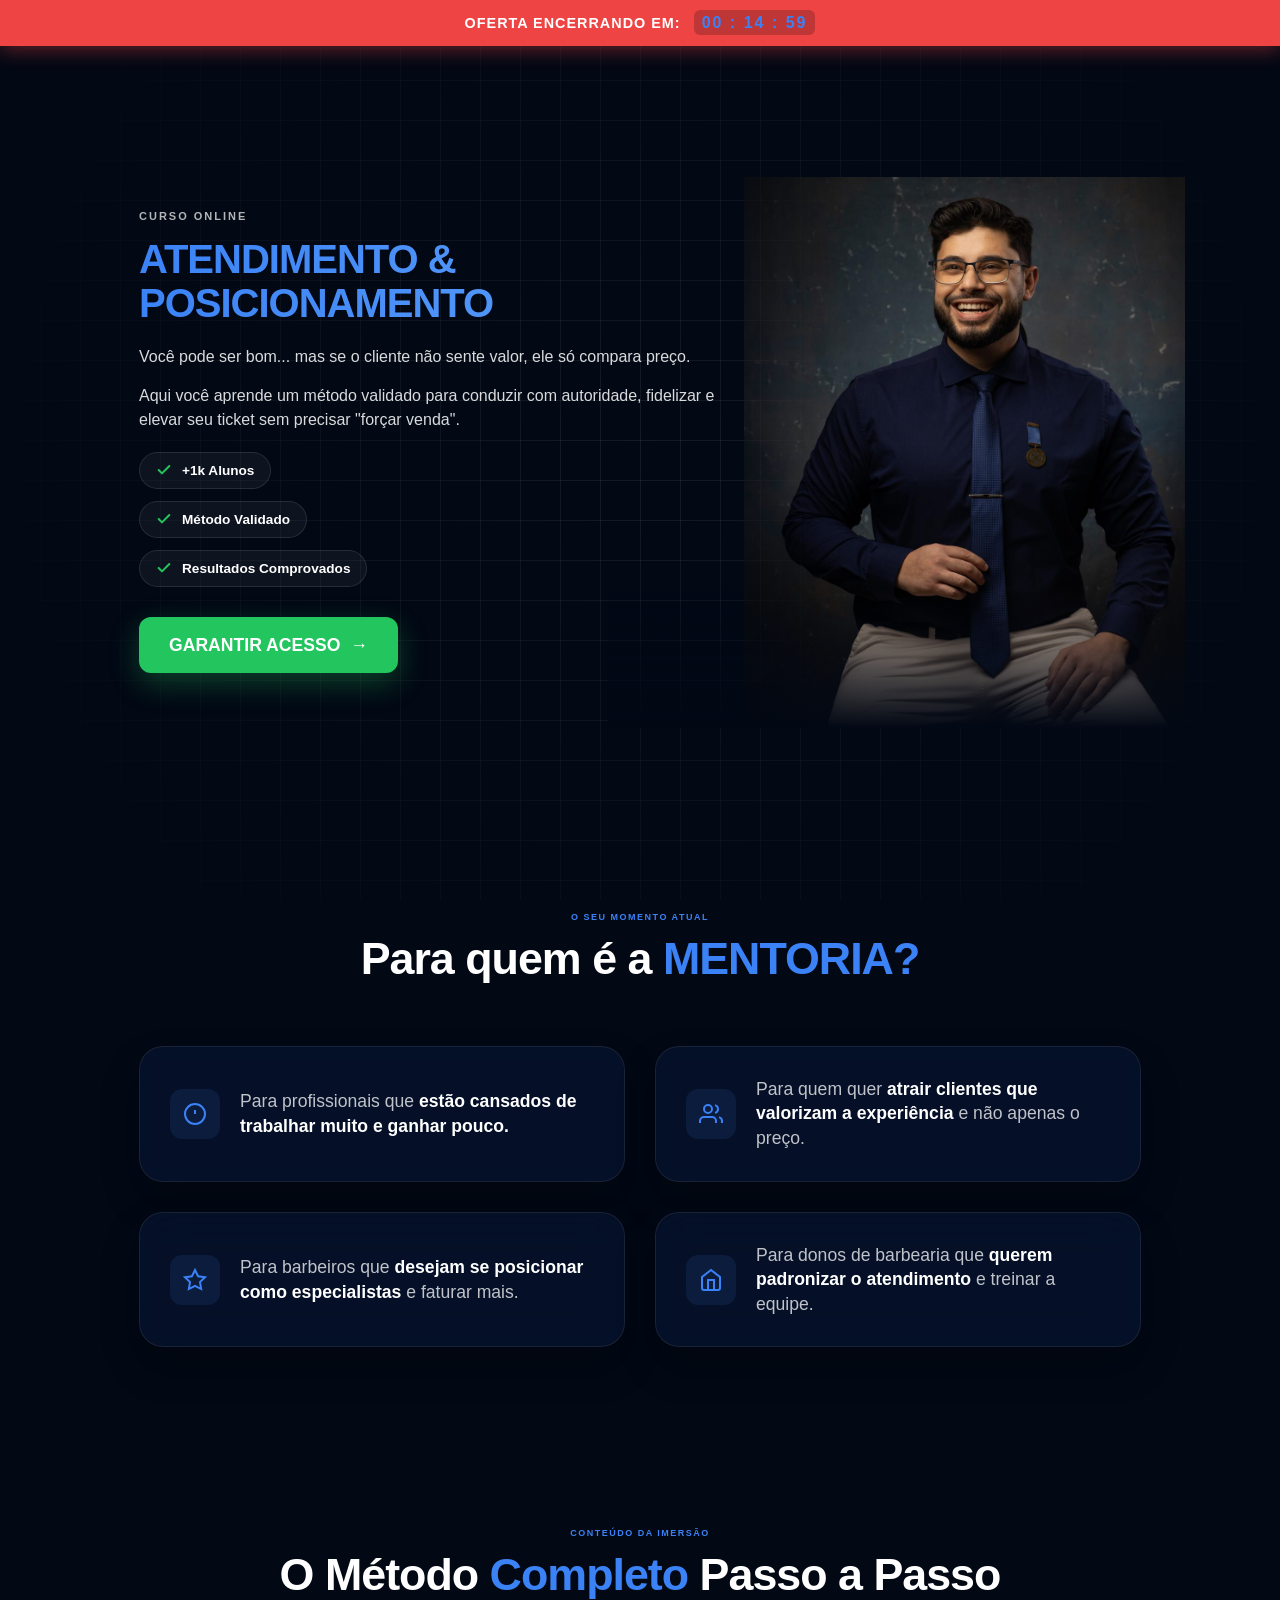
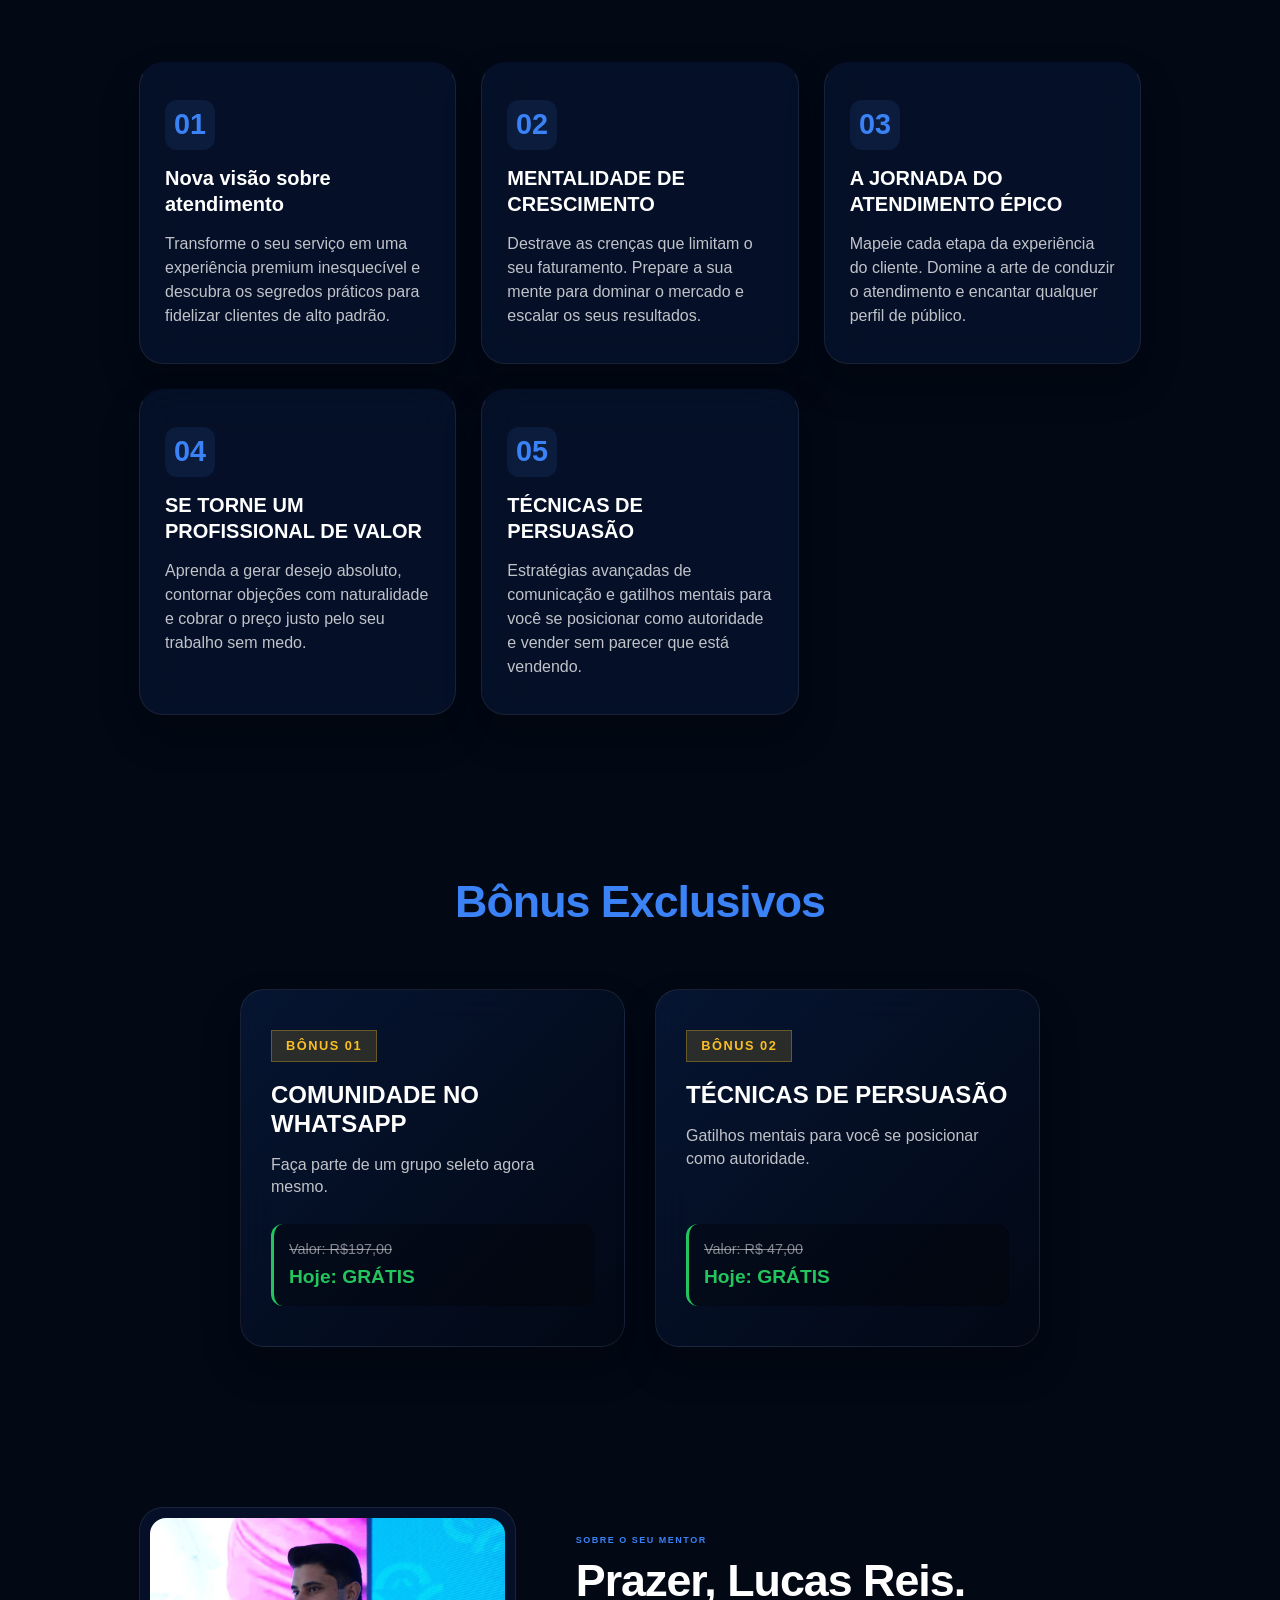
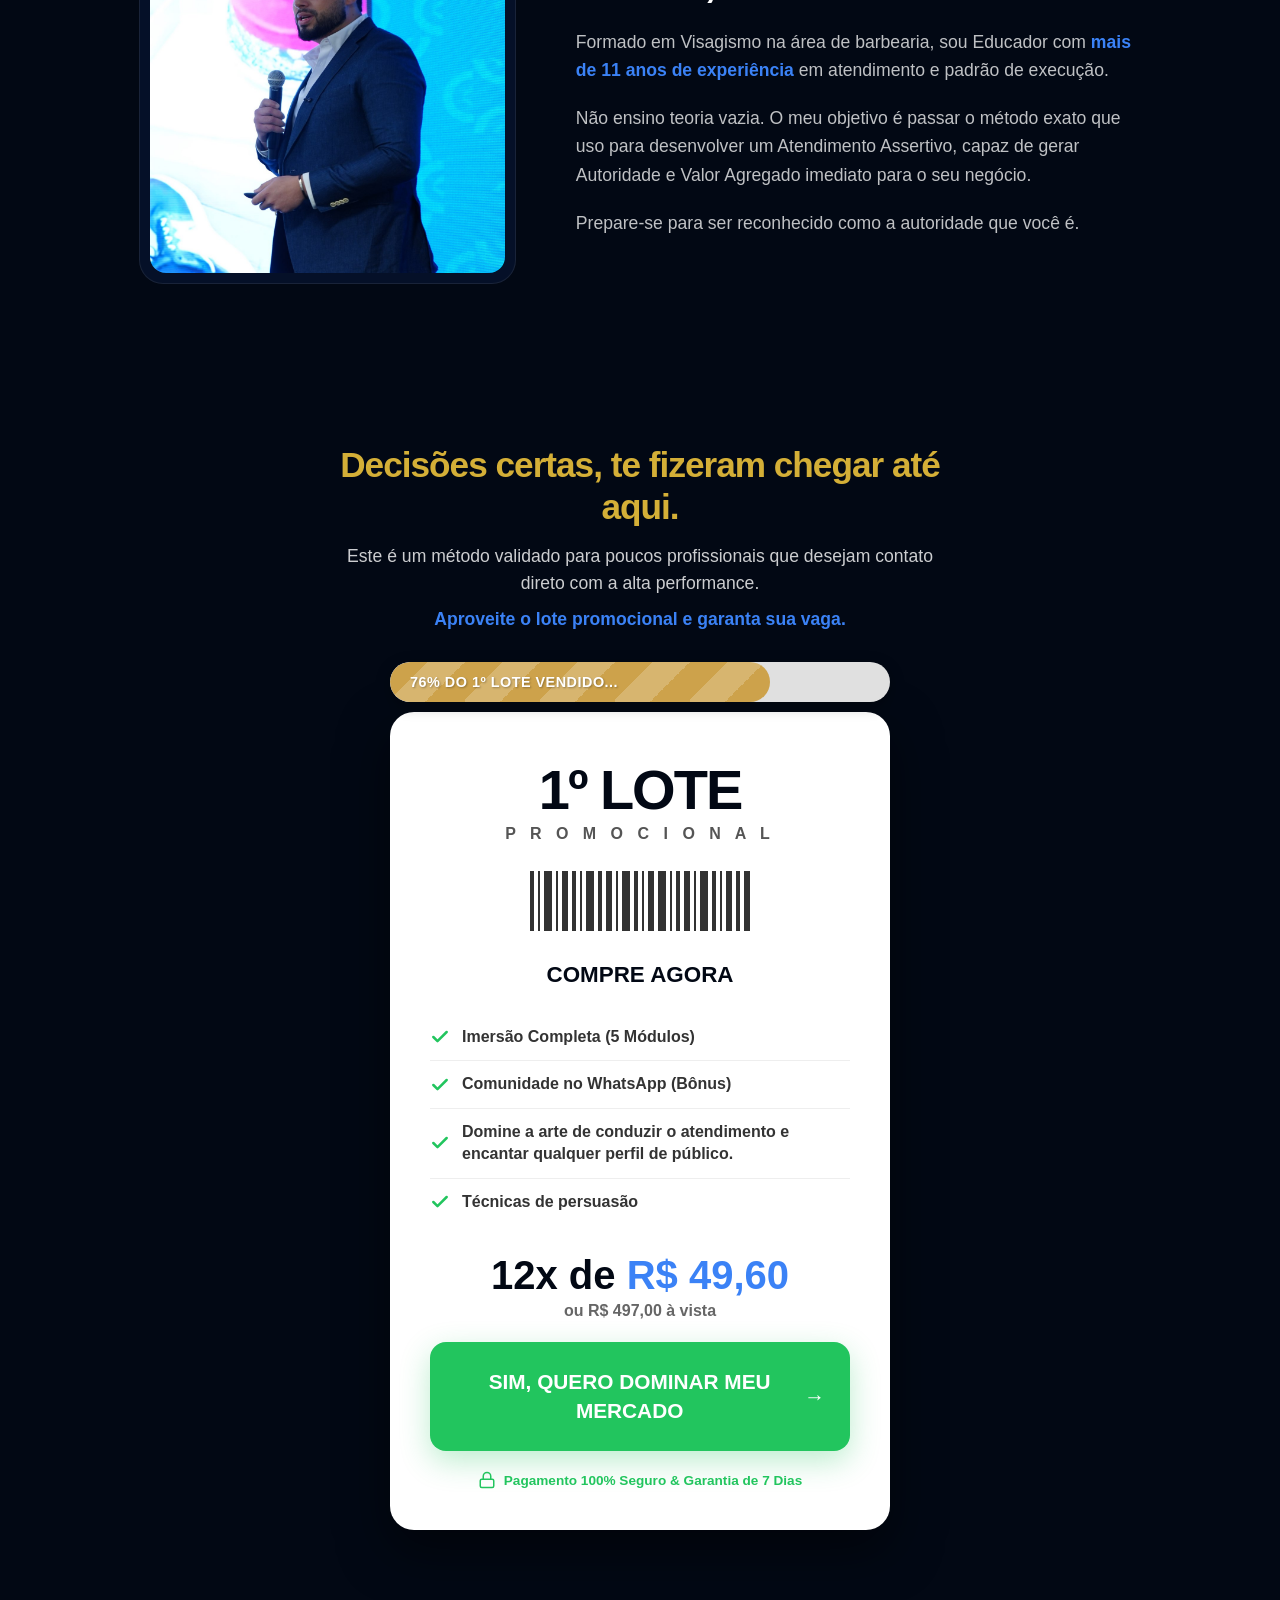
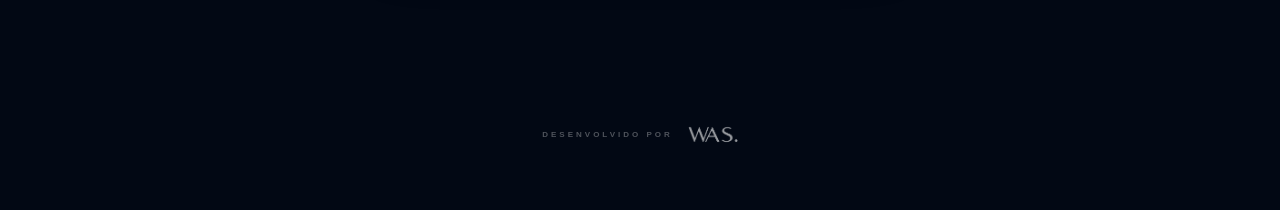
==== commit 0c2d7d74: "fix: ajusta layout da seção de bônus para 2 cards e corrige estrutura do grid" ====
--- a/curso.html
+++ b/curso.html
@@ -104,7 +104,7 @@
         <div class="section-header reveal-element">
           <span class="badge">O SEU MOMENTO ATUAL</span>
           <h2 class="section-title">
-            Para quem é o <span class="highlight-blue">Evento?</span>
+            Para quem é a <span class="highlight-blue">MENTORIA?</span>
           </h2>
         </div>
 
@@ -204,43 +204,50 @@
               <h3>Nova visão sobre atendimento</h3>
             </div>
             <p>
-              Transforme o seu serviço em uma experiência premium inesquecível e descubra os segredos práticos para fidelizar clientes de alto padrão.
+              Transforme o seu serviço em uma experiência premium inesquecível e
+              descubra os segredos práticos para fidelizar clientes de alto
+              padrão.
             </p>
           </div>
           <div class="module-card glass-card reveal-element">
             <div class="module-header">
               <div class="module-icon">02</div>
-              <h3>Mentalidade de crescimento</h3>
-            </div>
-            <p>
-              Destrave as crenças que limitam o seu faturamento. Prepare a sua mente para dominar o mercado e escalar os seus resultados.
+              <h3>MENTALIDADE DE CRESCIMENTO</h3>
+            </div>
+            <p>
+              Destrave as crenças que limitam o seu faturamento. Prepare a sua
+              mente para dominar o mercado e escalar os seus resultados.
             </p>
           </div>
           <div class="module-card glass-card reveal-element">
             <div class="module-header">
               <div class="module-icon">03</div>
-              <h3>A Jornada do atendimento épico</h3>
-            </div>
-            <p>
-              Mapeie cada etapa da experiência do cliente. Domine a arte de conduzir o atendimento e encantar qualquer perfil de público.
+              <h3>A JORNADA DO ATENDIMENTO ÉPICO</h3>
+            </div>
+            <p>
+              Mapeie cada etapa da experiência do cliente. Domine a arte de
+              conduzir o atendimento e encantar qualquer perfil de público.
             </p>
           </div>
           <div class="module-card glass-card reveal-element">
             <div class="module-header">
               <div class="module-icon">04</div>
-              <h3>Se torne um profissional de valor</h3>
-            </div>
-            <p>
-              Aprenda a gerar desejo absoluto, contornar objeções com naturalidade e cobrar o preço justo pelo seu trabalho sem medo.
+              <h3>SE TORNE UM PROFISSIONAL DE VALOR</h3>
+            </div>
+            <p>
+              Aprenda a gerar desejo absoluto, contornar objeções com
+              naturalidade e cobrar o preço justo pelo seu trabalho sem medo.
             </p>
           </div>
           <div class="module-card glass-card reveal-element">
             <div class="module-header">
               <div class="module-icon">05</div>
-              <h3>Técnicas de persuasão</h3>
-            </div>
-            <p>
-              Estratégias avançadas de comunicação e gatilhos mentais para você se posicionar como autoridade e vender sem parecer que está vendendo.
+              <h3>TÉCNICAS DE PERSUASÃO</h3>
+            </div>
+            <p>
+              Estratégias avançadas de comunicação e gatilhos mentais para você
+              se posicionar como autoridade e vender sem parecer que está
+              vendendo.
             </p>
           </div>
         </div>
@@ -255,16 +262,25 @@
           </h2>
         </div>
 
-        <div class="bonus-grid">
-          </div>
+        <div class="bonus-grid two-cards">
           <div class="bonus-card glass-card reveal-element">
-            <span class="badge badge-gold">BÔNUs</span>
-            <h3 class="bonus-title">Comunidade no WhatsApp</h3>
+            <span class="badge badge-gold">BÔNUS 01</span>
+            <h3 class="bonus-title">COMUNIDADE NO WHATSAPP</h3>
+            <p class="bonus-desc">Faça parte de um grupo seleto agora mesmo.</p>
+            <div class="pricing-bonus">
+              <span class="price-tag-crossed">Valor: R$197,00</span>
+              <span class="price-tag-free">Hoje: GRÁTIS</span>
+            </div>
+          </div>
+
+          <div class="bonus-card glass-card reveal-element">
+            <span class="badge badge-gold">BÔNUS 02</span>
+            <h3 class="bonus-title">TÉCNICAS DE PERSUASÃO</h3>
             <p class="bonus-desc">
-              Faça parte de um grupo seleto agora mesmo.
+              Gatilhos mentais para você se posicionar como autoridade.
             </p>
             <div class="pricing-bonus">
-              <span class="price-tag-crossed">Valor: Inestimável</span>
+              <span class="price-tag-crossed">Valor: R$ 47,00</span>
               <span class="price-tag-free">Hoje: GRÁTIS</span>
             </div>
           </div>
@@ -283,18 +299,14 @@
           <div class="author-bio text-content">
             <p>
               Formado em Visagismo na área de barbearia, sou Educador com
-              <strong>mais de 10 anos de experiência</strong> no campo de
-              batalha do atendimento ao público.
+              <strong>mais de 11 anos de experiência</strong> em atendimento e padrão de execução.
             </p>
             <p>
               Não ensino teoria vazia. O meu objetivo é passar o método exato
               que uso para desenvolver um Atendimento Assertivo, capaz de gerar
               Autoridade e Valor Agregado imediato para o seu negócio.
             </p>
-            <p>
-              Prepare-se para sair da guerra de preços e ser reconhecido como a
-              autoridade que você é.
-            </p>
+            <p>Prepare-se para ser reconhecido como a autoridade que você é.</p>
           </div>
         </div>
       </div>
@@ -302,31 +314,67 @@
 
     <section id="oferta" class="ticket-offer-section">
       <div class="container">
-        
         <div class="ticket-intro reveal-element">
-          <h2 class="title-gold">Decisões certas, te fizeram chegar até aqui.</h2>
-          <p>Este é um método validado para poucos profissionais que desejam contato direto com a alta performance.</p>
-          <p><strong>Aproveite o lote promocional e garanta sua vaga.</strong></p>
+          <h2 class="title-gold">
+            Decisões certas, te fizeram chegar até aqui.
+          </h2>
+          <p>
+            Este é um método validado para poucos profissionais que desejam
+            contato direto com a alta performance.
+          </p>
+          <p>
+            <strong>Aproveite o lote promocional e garanta sua vaga.</strong>
+          </p>
         </div>
 
         <div class="progress-wrapper reveal-element">
           <div class="progress-bar-bg">
-            <div class="progress-fill animated-stripes" style="width: 76%;">
+            <div class="progress-fill animated-stripes" style="width: 76%">
               <span class="progress-text">76% DO 1º LOTE VENDIDO...</span>
             </div>
           </div>
         </div>
 
         <div class="ticket-card reveal-element">
-          
           <div class="ticket-top">
             <h3 class="ticket-lote">1º LOTE</h3>
             <span class="ticket-promo">P R O M O C I O N A L</span>
           </div>
 
           <div class="ticket-barcode">
-            <svg width="220" height="60" viewBox="0 0 220 60" fill="#000" xmlns="http://www.w3.org/2000/svg">
-              <rect x="0" width="4" height="60"/><rect x="8" width="2" height="60"/><rect x="14" width="8" height="60"/><rect x="26" width="2" height="60"/><rect x="32" width="6" height="60"/><rect x="42" width="4" height="60"/><rect x="50" width="2" height="60"/><rect x="56" width="8" height="60"/><rect x="68" width="4" height="60"/><rect x="76" width="6" height="60"/><rect x="86" width="2" height="60"/><rect x="92" width="8" height="60"/><rect x="104" width="4" height="60"/><rect x="112" width="2" height="60"/><rect x="118" width="6" height="60"/><rect x="128" width="8" height="60"/><rect x="140" width="2" height="60"/><rect x="146" width="4" height="60"/><rect x="154" width="6" height="60"/><rect x="164" width="2" height="60"/><rect x="170" width="8" height="60"/><rect x="182" width="4" height="60"/><rect x="190" width="2" height="60"/><rect x="196" width="6" height="60"/><rect x="206" width="4" height="60"/><rect x="214" width="6" height="60"/>
+            <svg
+              width="220"
+              height="60"
+              viewBox="0 0 220 60"
+              fill="#000"
+              xmlns="http://www.w3.org/2000/svg"
+            >
+              <rect x="0" width="4" height="60" />
+              <rect x="8" width="2" height="60" />
+              <rect x="14" width="8" height="60" />
+              <rect x="26" width="2" height="60" />
+              <rect x="32" width="6" height="60" />
+              <rect x="42" width="4" height="60" />
+              <rect x="50" width="2" height="60" />
+              <rect x="56" width="8" height="60" />
+              <rect x="68" width="4" height="60" />
+              <rect x="76" width="6" height="60" />
+              <rect x="86" width="2" height="60" />
+              <rect x="92" width="8" height="60" />
+              <rect x="104" width="4" height="60" />
+              <rect x="112" width="2" height="60" />
+              <rect x="118" width="6" height="60" />
+              <rect x="128" width="8" height="60" />
+              <rect x="140" width="2" height="60" />
+              <rect x="146" width="4" height="60" />
+              <rect x="154" width="6" height="60" />
+              <rect x="164" width="2" height="60" />
+              <rect x="170" width="8" height="60" />
+              <rect x="182" width="4" height="60" />
+              <rect x="190" width="2" height="60" />
+              <rect x="196" width="6" height="60" />
+              <rect x="206" width="4" height="60" />
+              <rect x="214" width="6" height="60" />
             </svg>
           </div>
 
@@ -334,37 +382,89 @@
 
           <ul class="ticket-list">
             <li>
-              <svg viewBox="0 0 24 24" fill="none" stroke="#22c55e" stroke-width="3" stroke-linecap="round" stroke-linejoin="round"><polyline points="20 6 9 17 4 12"></polyline></svg>
+              <svg
+                viewBox="0 0 24 24"
+                fill="none"
+                stroke="#22c55e"
+                stroke-width="3"
+                stroke-linecap="round"
+                stroke-linejoin="round"
+              >
+                <polyline points="20 6 9 17 4 12"></polyline>
+              </svg>
               Imersão Completa (5 Módulos)
             </li>
             <li>
-              <svg viewBox="0 0 24 24" fill="none" stroke="#22c55e" stroke-width="3" stroke-linecap="round" stroke-linejoin="round"><polyline points="20 6 9 17 4 12"></polyline></svg>
+              <svg
+                viewBox="0 0 24 24"
+                fill="none"
+                stroke="#22c55e"
+                stroke-width="3"
+                stroke-linecap="round"
+                stroke-linejoin="round"
+              >
+                <polyline points="20 6 9 17 4 12"></polyline>
+              </svg>
               Comunidade no WhatsApp (Bônus)
             </li>
             <li>
-              <svg viewBox="0 0 24 24" fill="none" stroke="#22c55e" stroke-width="3" stroke-linecap="round" stroke-linejoin="round"><polyline points="20 6 9 17 4 12"></polyline></svg>
-              Domine a arte de conduzir o atendimento e encantar qualquer perfil de público.
+              <svg
+                viewBox="0 0 24 24"
+                fill="none"
+                stroke="#22c55e"
+                stroke-width="3"
+                stroke-linecap="round"
+                stroke-linejoin="round"
+              >
+                <polyline points="20 6 9 17 4 12"></polyline>
+              </svg>
+              Domine a arte de conduzir o atendimento e encantar qualquer perfil
+              de público.
             </li>
             <li>
-              <svg viewBox="0 0 24 24" fill="none" stroke="#22c55e" stroke-width="3" stroke-linecap="round" stroke-linejoin="round"><polyline points="20 6 9 17 4 12"></polyline></svg>
+              <svg
+                viewBox="0 0 24 24"
+                fill="none"
+                stroke="#22c55e"
+                stroke-width="3"
+                stroke-linecap="round"
+                stroke-linejoin="round"
+              >
+                <polyline points="20 6 9 17 4 12"></polyline>
+              </svg>
               Técnicas de persuasão
             </li>
           </ul>
 
           <div class="pricing-area-ticket">
-            <div class="new-price-ticket">12x de <span class="highlight-blue">R$ 49,60</span></div>
+            <div class="new-price-ticket">
+              12x de <span class="highlight-blue">R$ 49,60</span>
+            </div>
             <span class="cash-price-ticket">ou R$ 497,00 à vista</span>
           </div>
 
-          <a href="https://pay.kiwify.com.br/UgDM10Z" target="_blank" class="btn-main btn-huge btn-green pulse-animation-green">
+          <a
+            href="https://pay.kiwify.com.br/UgDM10Z"
+            target="_blank"
+            class="btn-main btn-huge btn-green pulse-animation-green"
+          >
             SIM, QUERO DOMINAR MEU MERCADO <span>→</span>
           </a>
 
           <div class="secure-payment-ticket">
-            <svg width="18" height="18" viewBox="0 0 24 24" fill="none" stroke="currentColor" stroke-width="2"><rect x="3" y="11" width="18" height="11" rx="2" ry="2"></rect><path d="M7 11V7a5 5 0 0 1 10 0v4"></path></svg>
+            <svg
+              width="18"
+              height="18"
+              viewBox="0 0 24 24"
+              fill="none"
+              stroke="currentColor"
+              stroke-width="2"
+            >
+              <rect x="3" y="11" width="18" height="11" rx="2" ry="2"></rect>
+              <path d="M7 11V7a5 5 0 0 1 10 0v4"></path>
+            </svg>
             Pagamento 100% Seguro & Garantia de 7 Dias
           </div>
-
         </div>
       </div>
     </section>
--- a/lp-curso.css
+++ b/lp-curso.css
@@ -345,6 +345,14 @@
   width: fit-content;
   margin-bottom: 20px;
 }
+
+/* Ajuste exclusivo para quando houver apenas 2 cartões de Bônus */
+.bonus-grid.two-cards {
+  grid-template-columns: repeat(2, 1fr);
+  max-width: 800px; /* Impede que fiquem gigantes e esticados */
+  margin: 0 auto; /* Centraliza no meio da tela */
+} 
+
 .bonus-title {
   font-size: 1.5rem;
   margin-bottom: 15px;
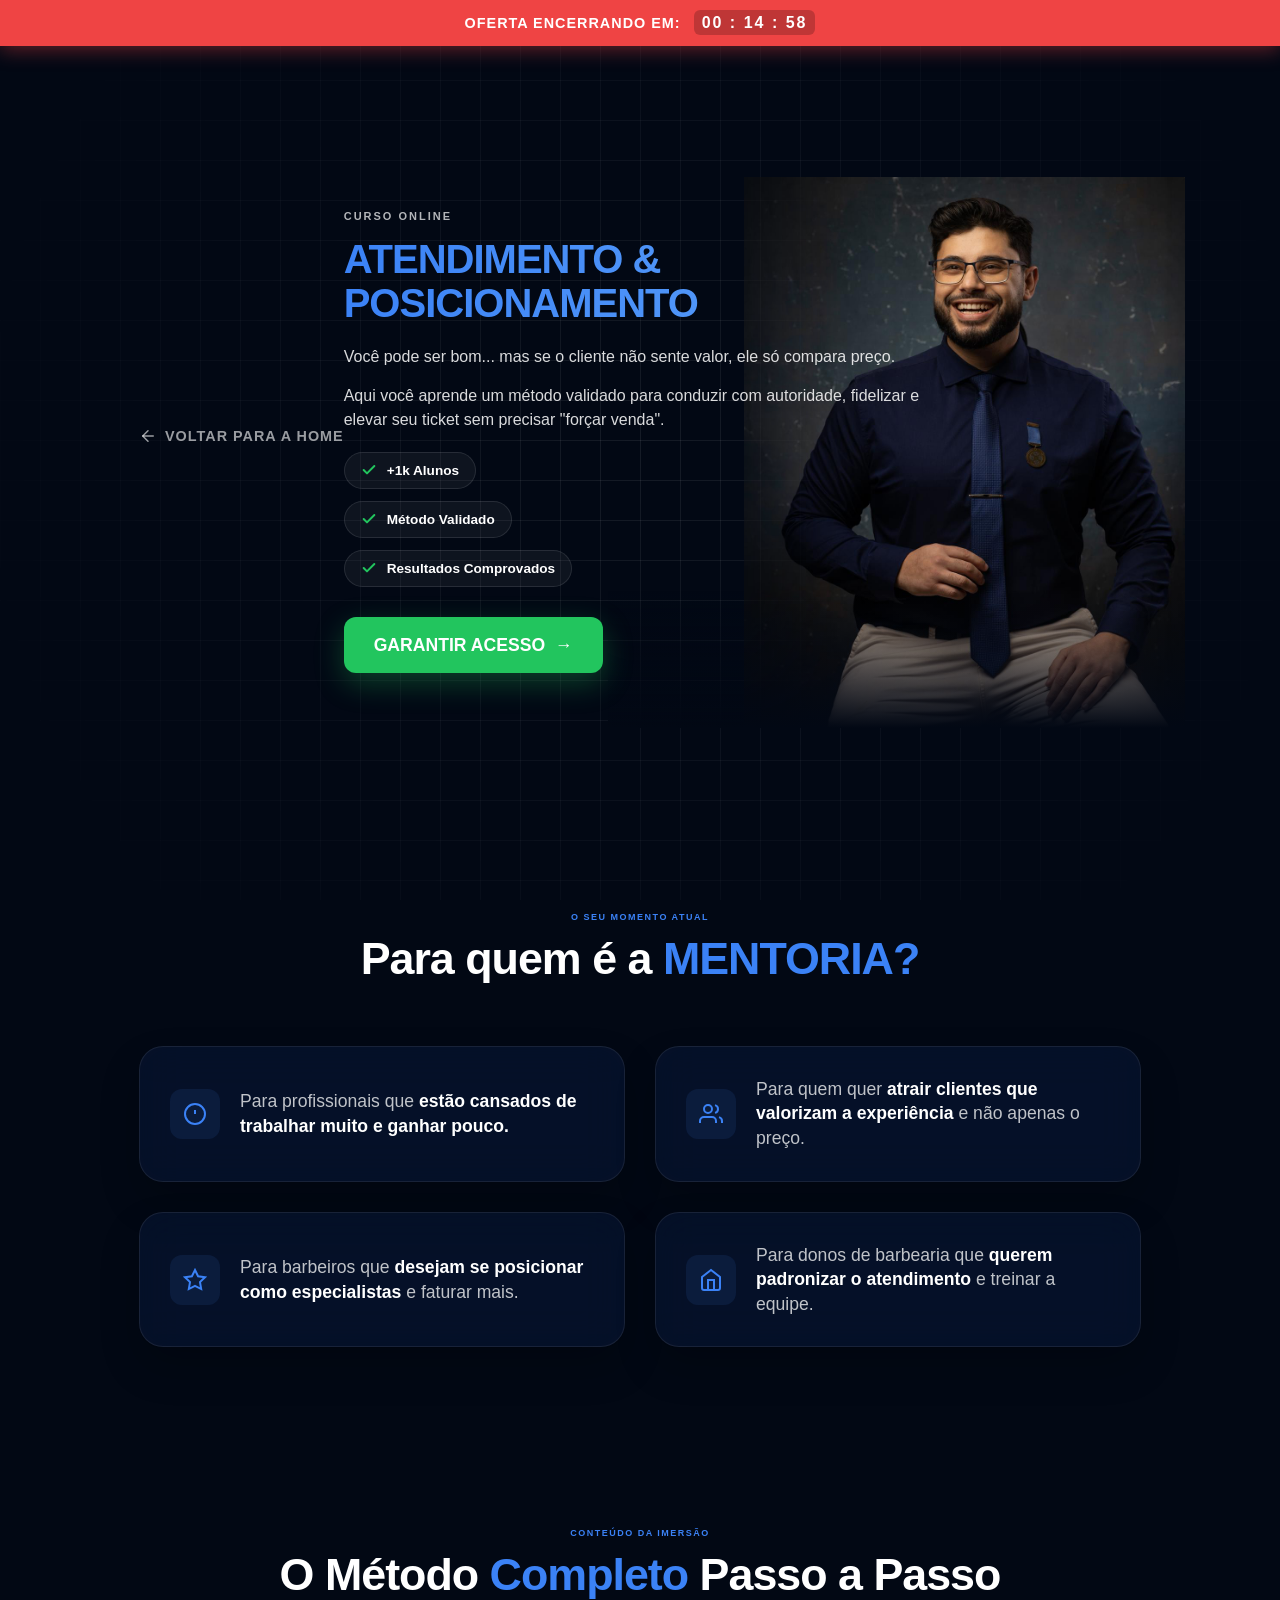
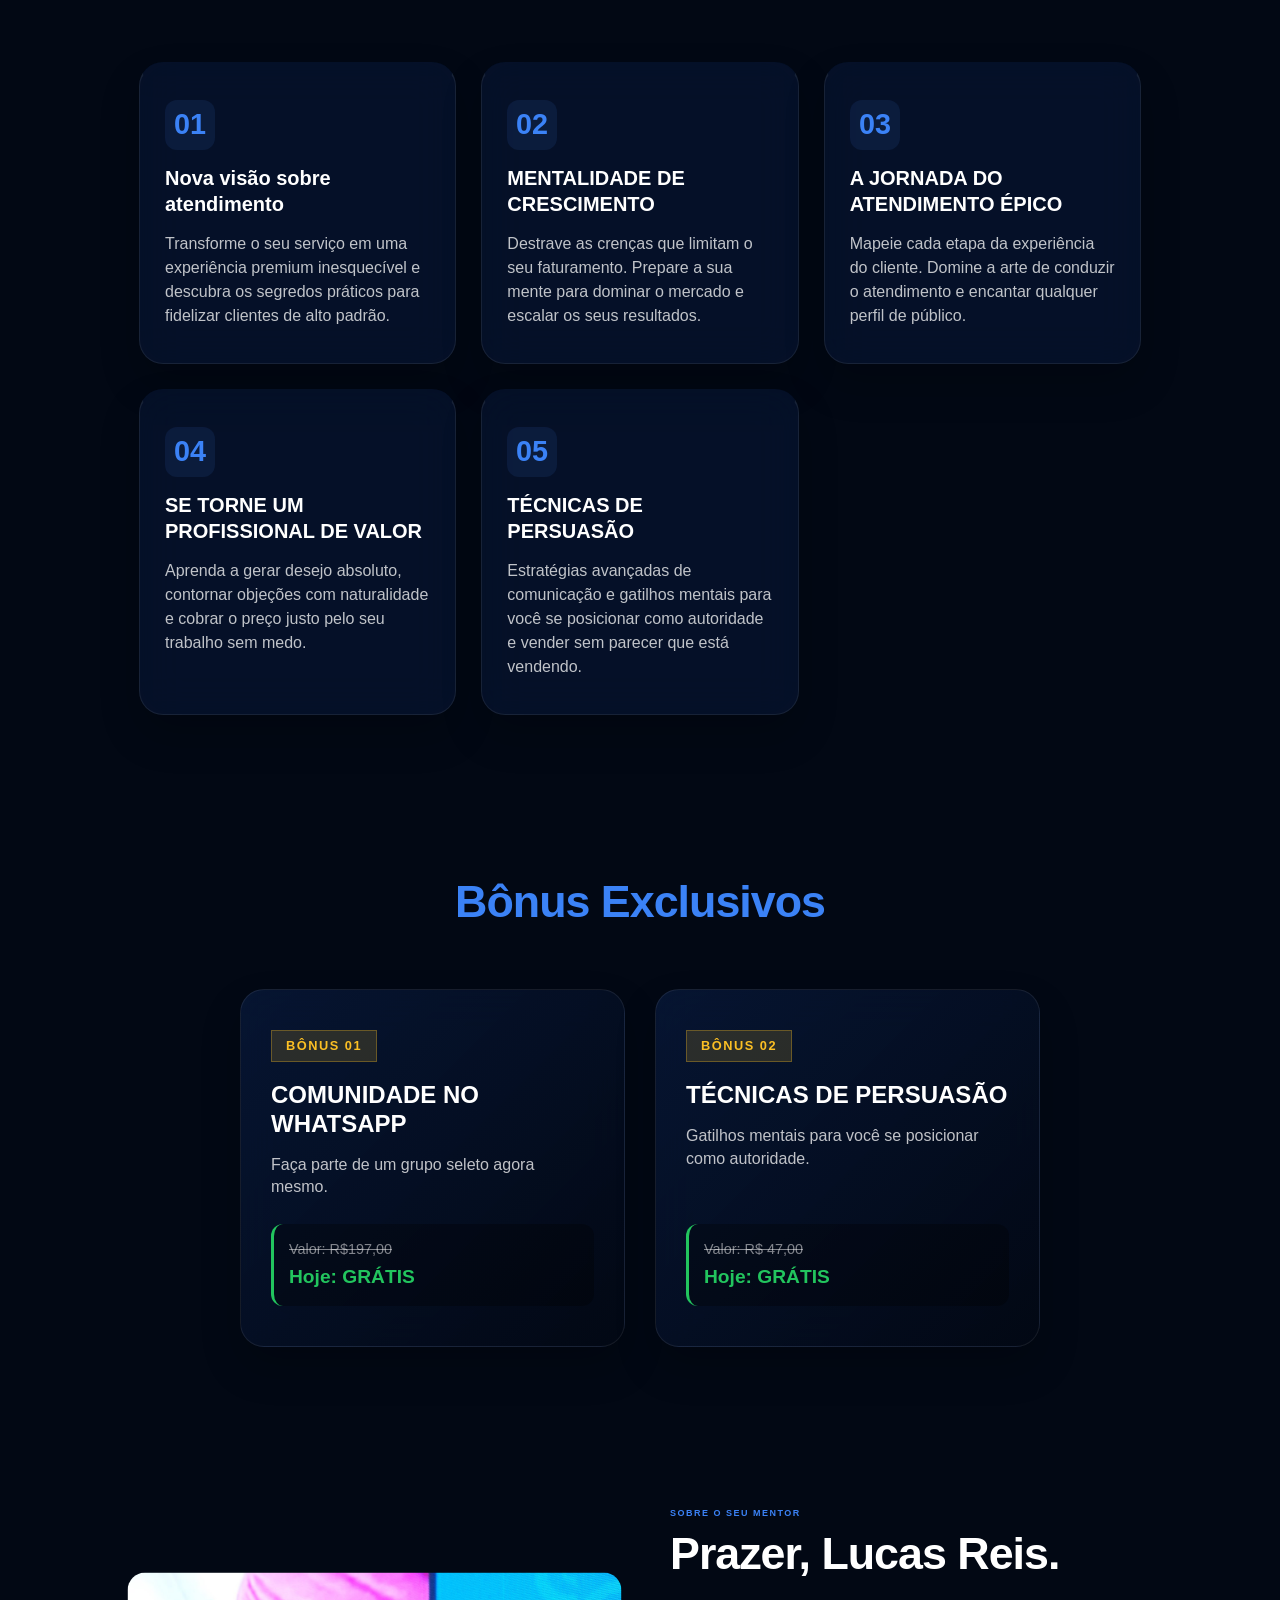
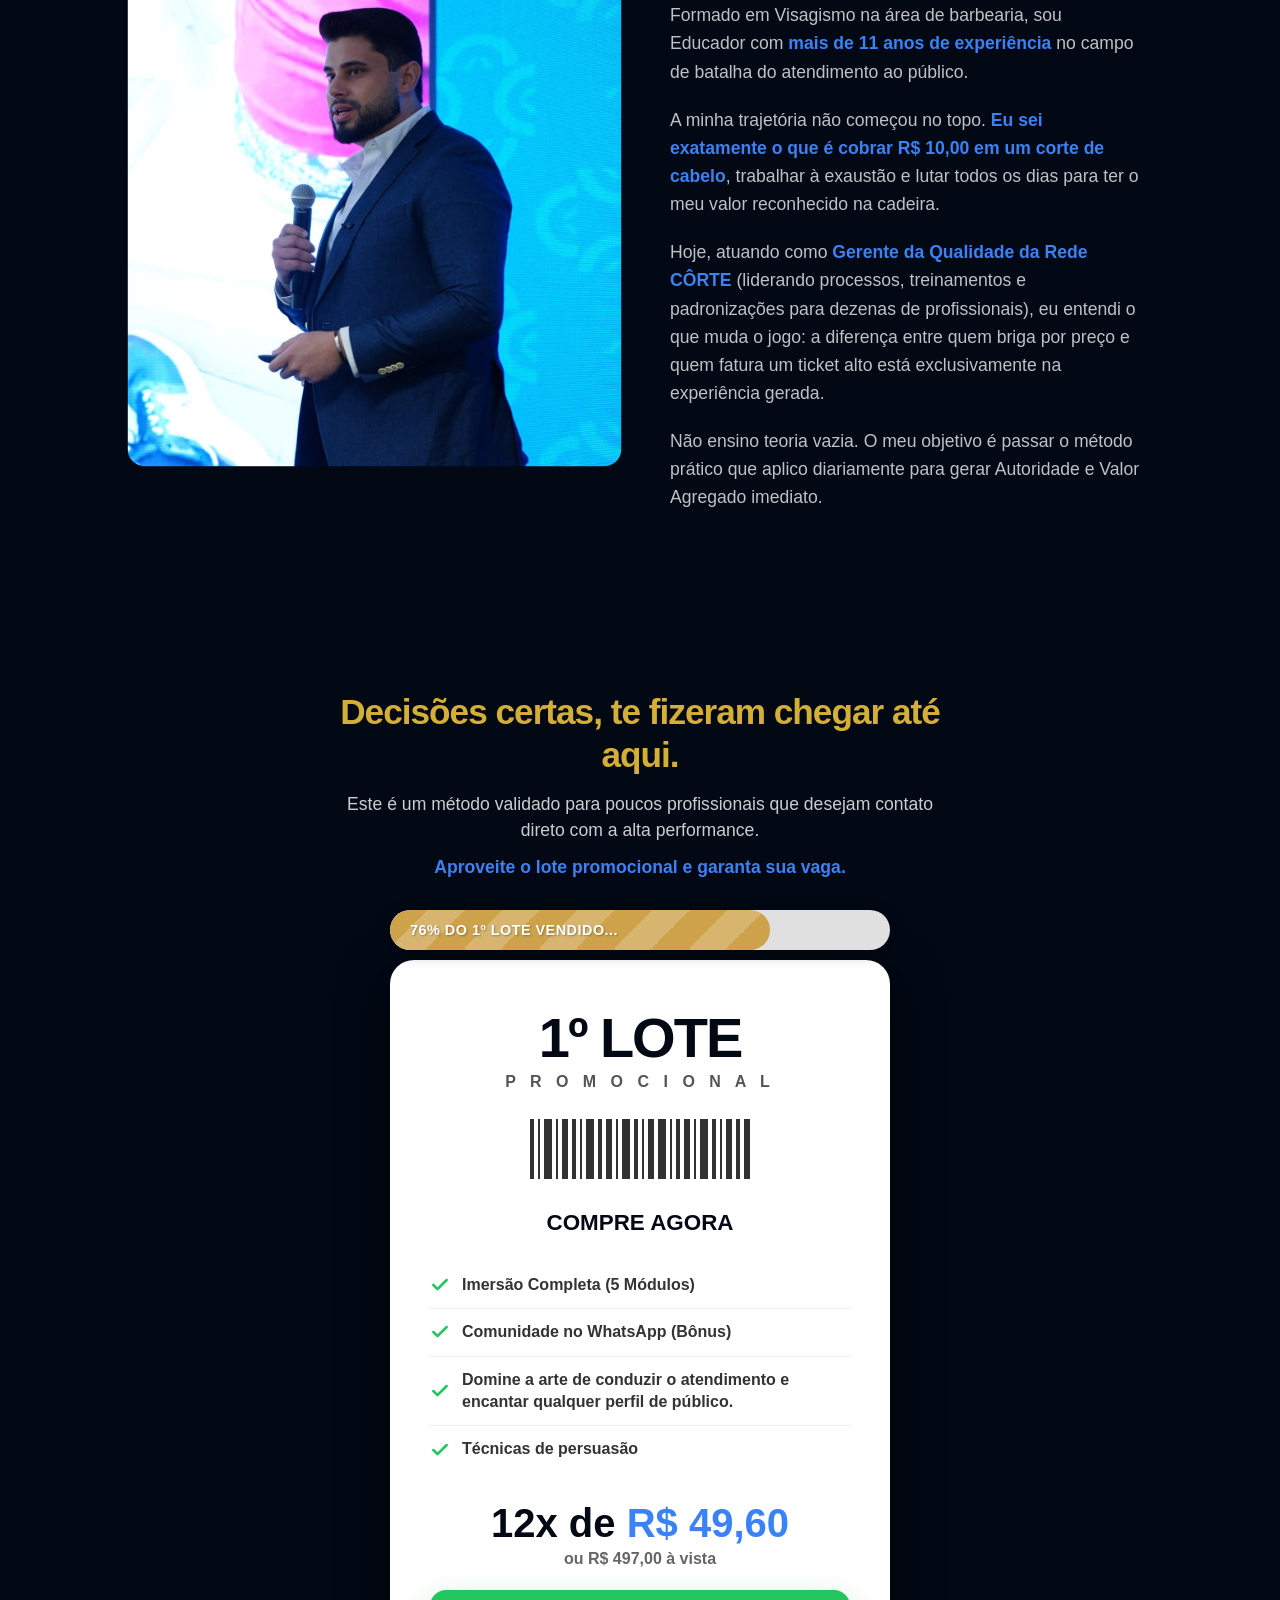
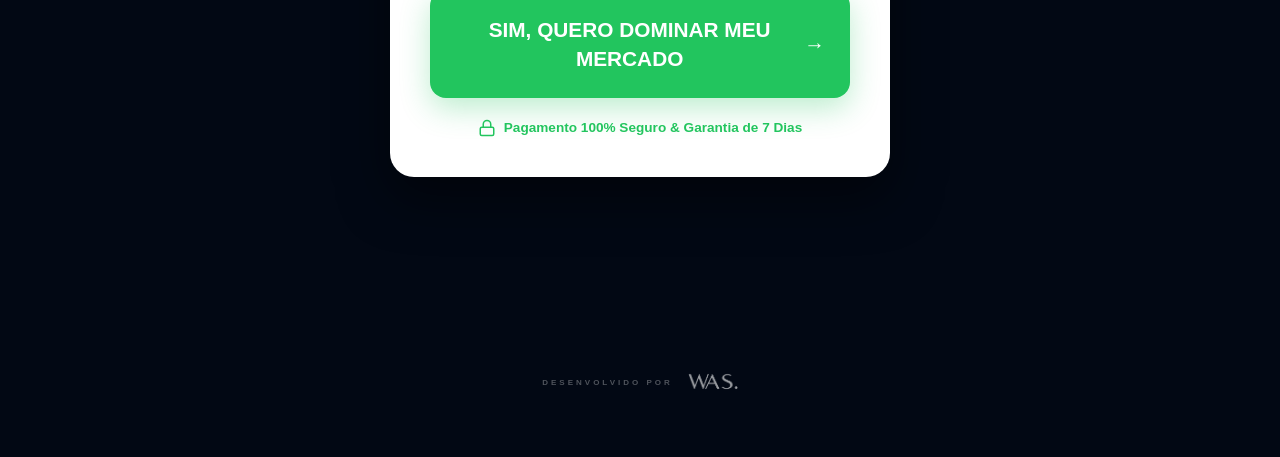
==== commit 42ae25ac: "feat: adiciona botão de voltar flutuante no mobile para melhorar navegação no instagram" ====
--- a/curso.html
+++ b/curso.html
@@ -24,6 +24,20 @@
 
     <header class="hero-section">
       <div class="container hero-container-mobile">
+        <a href="index.html" class="btn-back-home">
+          <svg
+            viewBox="0 0 24 24"
+            fill="none"
+            stroke="currentColor"
+            stroke-width="2"
+            stroke-linecap="round"
+            stroke-linejoin="round"
+          >
+            <line x1="19" y1="12" x2="5" y2="12"></line>
+            <polyline points="12 19 5 12 12 5"></polyline>
+          </svg>
+          <span class="back-text">Voltar para a Home</span>
+        </a>
         <div class="hero-content-left">
           <span class="hero-badge-top">CURSO ONLINE</span>
 
@@ -299,14 +313,30 @@
           <div class="author-bio text-content">
             <p>
               Formado em Visagismo na área de barbearia, sou Educador com
-              <strong>mais de 11 anos de experiência</strong> em atendimento e padrão de execução.
-            </p>
-            <p>
-              Não ensino teoria vazia. O meu objetivo é passar o método exato
-              que uso para desenvolver um Atendimento Assertivo, capaz de gerar
-              Autoridade e Valor Agregado imediato para o seu negócio.
-            </p>
-            <p>Prepare-se para ser reconhecido como a autoridade que você é.</p>
+              <strong>mais de 11 anos de experiência</strong> no campo de
+              batalha do atendimento ao público.
+            </p>
+            <p>
+              A minha trajetória não começou no topo.
+              <strong
+                >Eu sei exatamente o que é cobrar R$ 10,00 em um corte de
+                cabelo</strong
+              >, trabalhar à exaustão e lutar todos os dias para ter o meu valor
+              reconhecido na cadeira.
+            </p>
+            <p>
+              Hoje, atuando como
+              <strong>Gerente da Qualidade da Rede CÔRTE</strong> (liderando
+              processos, treinamentos e padronizações para dezenas de
+              profissionais), eu entendi o que muda o jogo: a diferença entre
+              quem briga por preço e quem fatura um ticket alto está
+              exclusivamente na experiência gerada.
+            </p>
+            <p>
+              Não ensino teoria vazia. O meu objetivo é passar o método prático
+              que aplico diariamente para gerar Autoridade e Valor Agregado
+              imediato.
+            </p>
           </div>
         </div>
       </div>
--- a/lp-curso.css
+++ b/lp-curso.css
@@ -76,6 +76,7 @@
   font-variant-numeric: tabular-nums;
   letter-spacing: 2px;
   font-size: 1rem;
+  color: #fff;
 }
 
 /* --- HERO SECTION REFORMULADA --- */
@@ -351,7 +352,7 @@
   grid-template-columns: repeat(2, 1fr);
   max-width: 800px; /* Impede que fiquem gigantes e esticados */
   margin: 0 auto; /* Centraliza no meio da tela */
-} 
+}
 
 .bonus-title {
   font-size: 1.5rem;
@@ -389,7 +390,7 @@
 }
 .author-grid {
   display: grid;
-  grid-template-columns: 0.8fr 1.2fr;
+  grid-template-columns: 1fr 1fr; /* Foto maior e texto com mesmo tamanho */
   gap: 60px;
   align-items: center;
 }
@@ -404,6 +405,8 @@
   width: 100%;
   border-radius: 16px;
   display: block;
+  transform: scale(1.1); /* 1.1 = 10% maior | 1.2 = 20% maior */
+  transform-origin: center; /* Mantém ela centralizada ao crescer */
 }
 
 /* --- OFFER SECTION & GARANTIA --- */
@@ -971,8 +974,84 @@
   font-weight: 800;
 }
 
-/* Responsividade do Ticket */
+/* =========================================
+   BOTÃO VOLTAR PARA A HOME (COMPUTADOR)
+   ========================================= */
+.btn-back-home {
+  display: inline-flex;
+  align-items: center;
+  gap: 8px;
+  color: rgba(255, 255, 255, 0.6);
+  text-decoration: none;
+  font-size: 0.9rem;
+  font-weight: 600;
+  margin-bottom: 25px;
+  text-transform: uppercase;
+  letter-spacing: 1px;
+  transition: all 0.3s ease;
+}
+
+.btn-back-home svg {
+  width: 18px;
+  height: 18px;
+  transition: transform 0.3s ease;
+}
+
+/* Efeito Hover: O texto fica branco e a setinha anda para a esquerda */
+.btn-back-home:hover {
+  color: #ffffff;
+}
+
+.btn-back-home:hover svg {
+  transform: translateX(-5px);
+}
+
+/* =========================================
+   RESPONSIVIDADE (CELULAR E TABLETS PEQUENOS)
+   ========================================= */
+@media (max-width: 768px) {
+  /* Ajuste do botão de Voltar para Celular (Apenas a Setinha) */
+  .btn-back-home {
+    display: flex;
+    position: absolute !important; /* Faz a seta flutuar solta na tela */
+    top: 15px !important; /* Distância exata do teto */
+    left: 20px !important; /* Distância da parede esquerda */
+    z-index: 99 !important; /* Garante que ela fique POR CIMA da foto do Lucas */
+    margin: 0 !important;
+    background: rgba(255, 255, 255, 0.15); /* Fundo um pouquinho mais forte */
+    backdrop-filter: blur(
+      5px
+    ); /* Dá um efeito de vidro se passar por cima da foto */
+    -webkit-backdrop-filter: blur(5px);
+    padding: 10px;
+    border-radius: 50%;
+    width: 42px;
+    height: 42px;
+    justify-content: center;
+    align-items: center;
+    color: #fff;
+  }
+
+  /* Esconde o texto no celular */
+  .back-text {
+    display: none;
+  }
+
+  /* Garante que o ícone fique centralizado no círculo */
+  .btn-back-home svg {
+    width: 22px;
+    height: 22px;
+    margin: 0;
+  }
+
+  /* Força a grade de 2 cartões de bônus a empilhar no celular */
+  .bonus-grid.two-cards {
+    grid-template-columns: 1fr !important;
+  }
+}
+
 @media (max-width: 600px) {
+  /* Responsividade do Ticket */
   .ticket-offer-section {
     padding: 40px 15px 80px;
   }
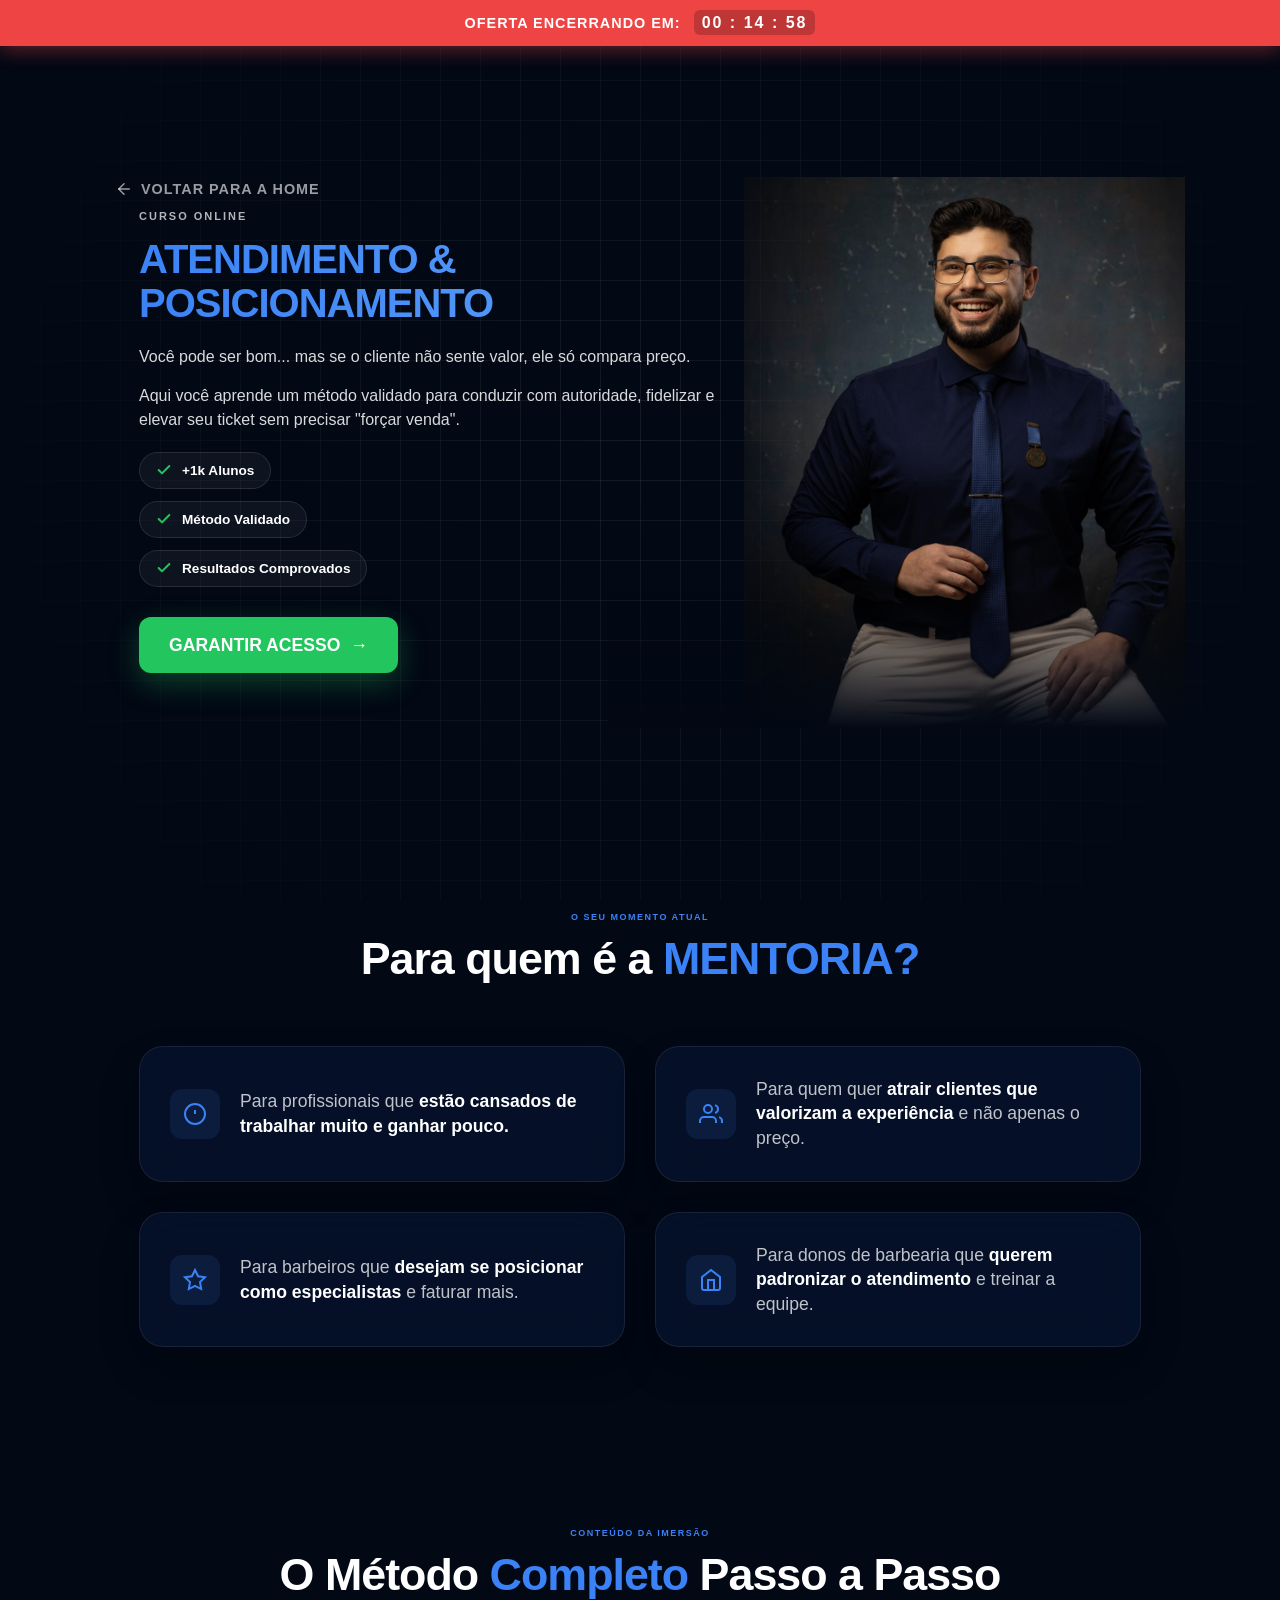
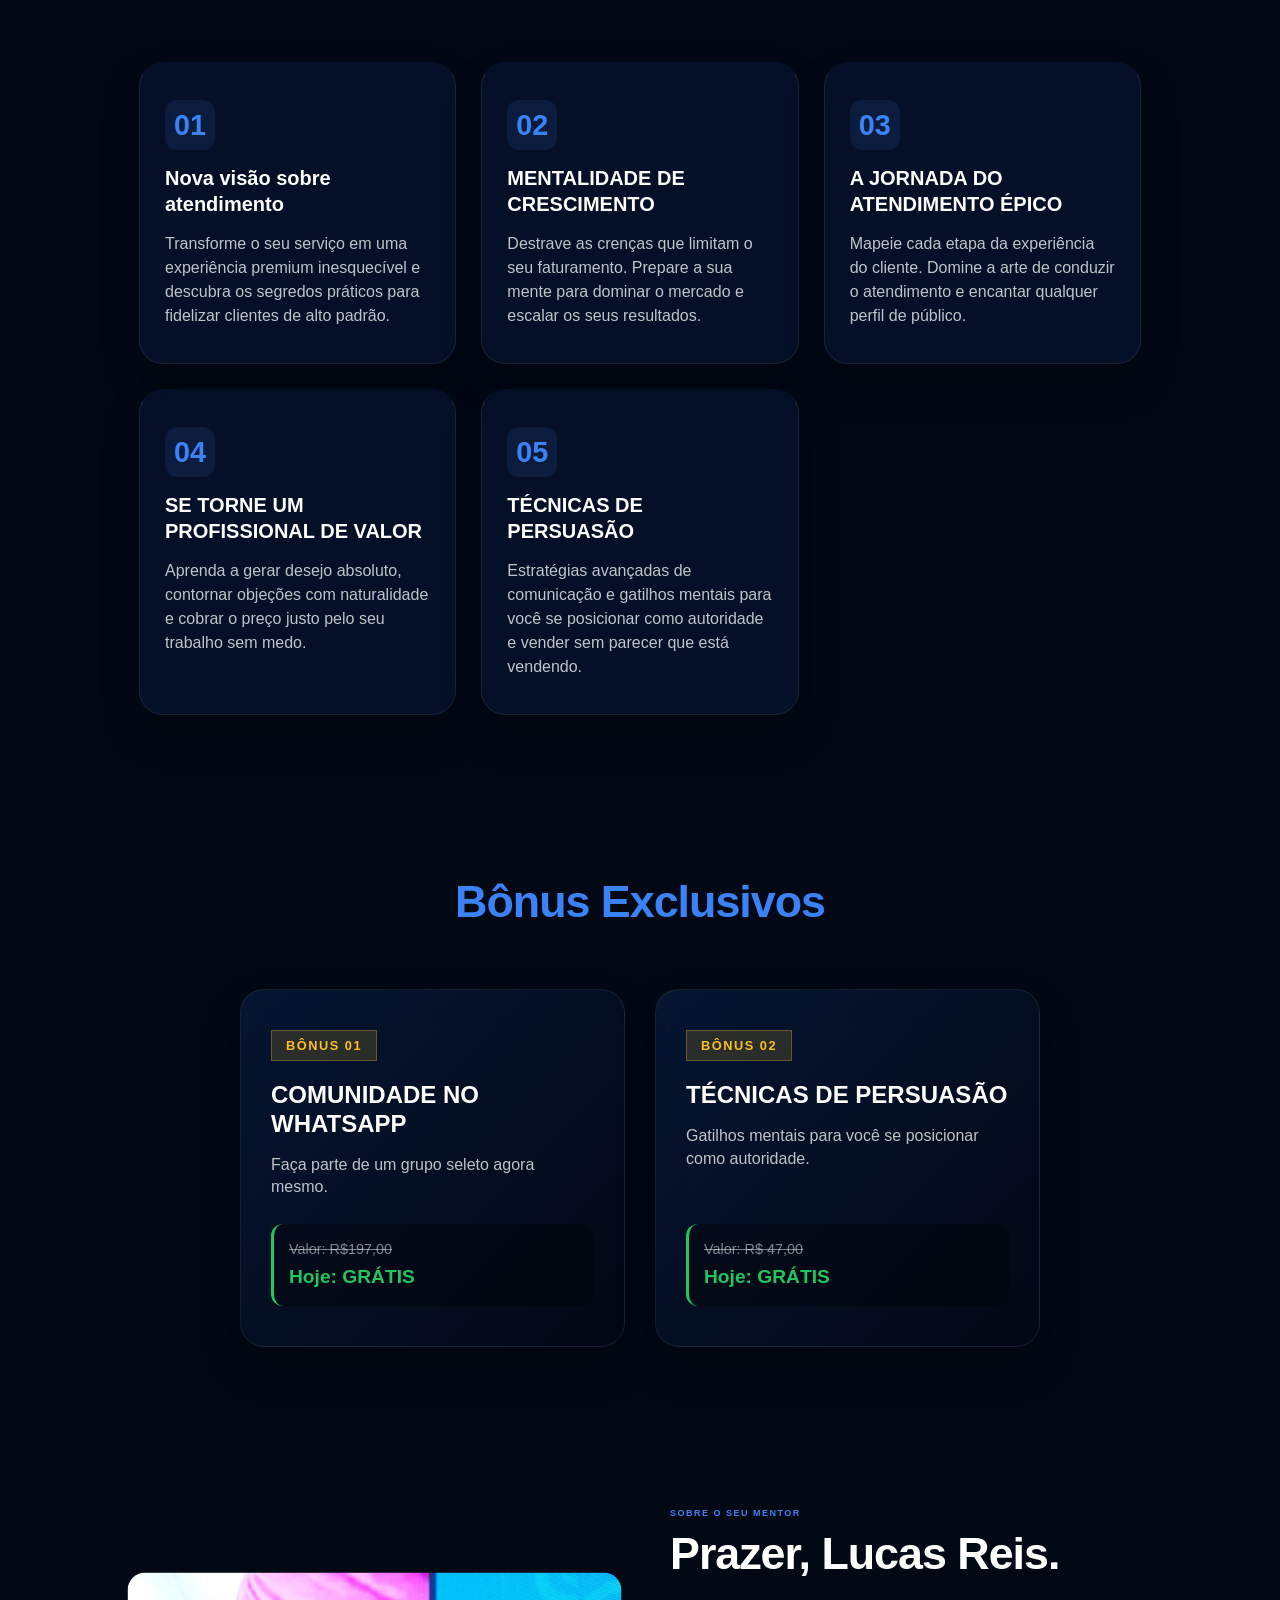
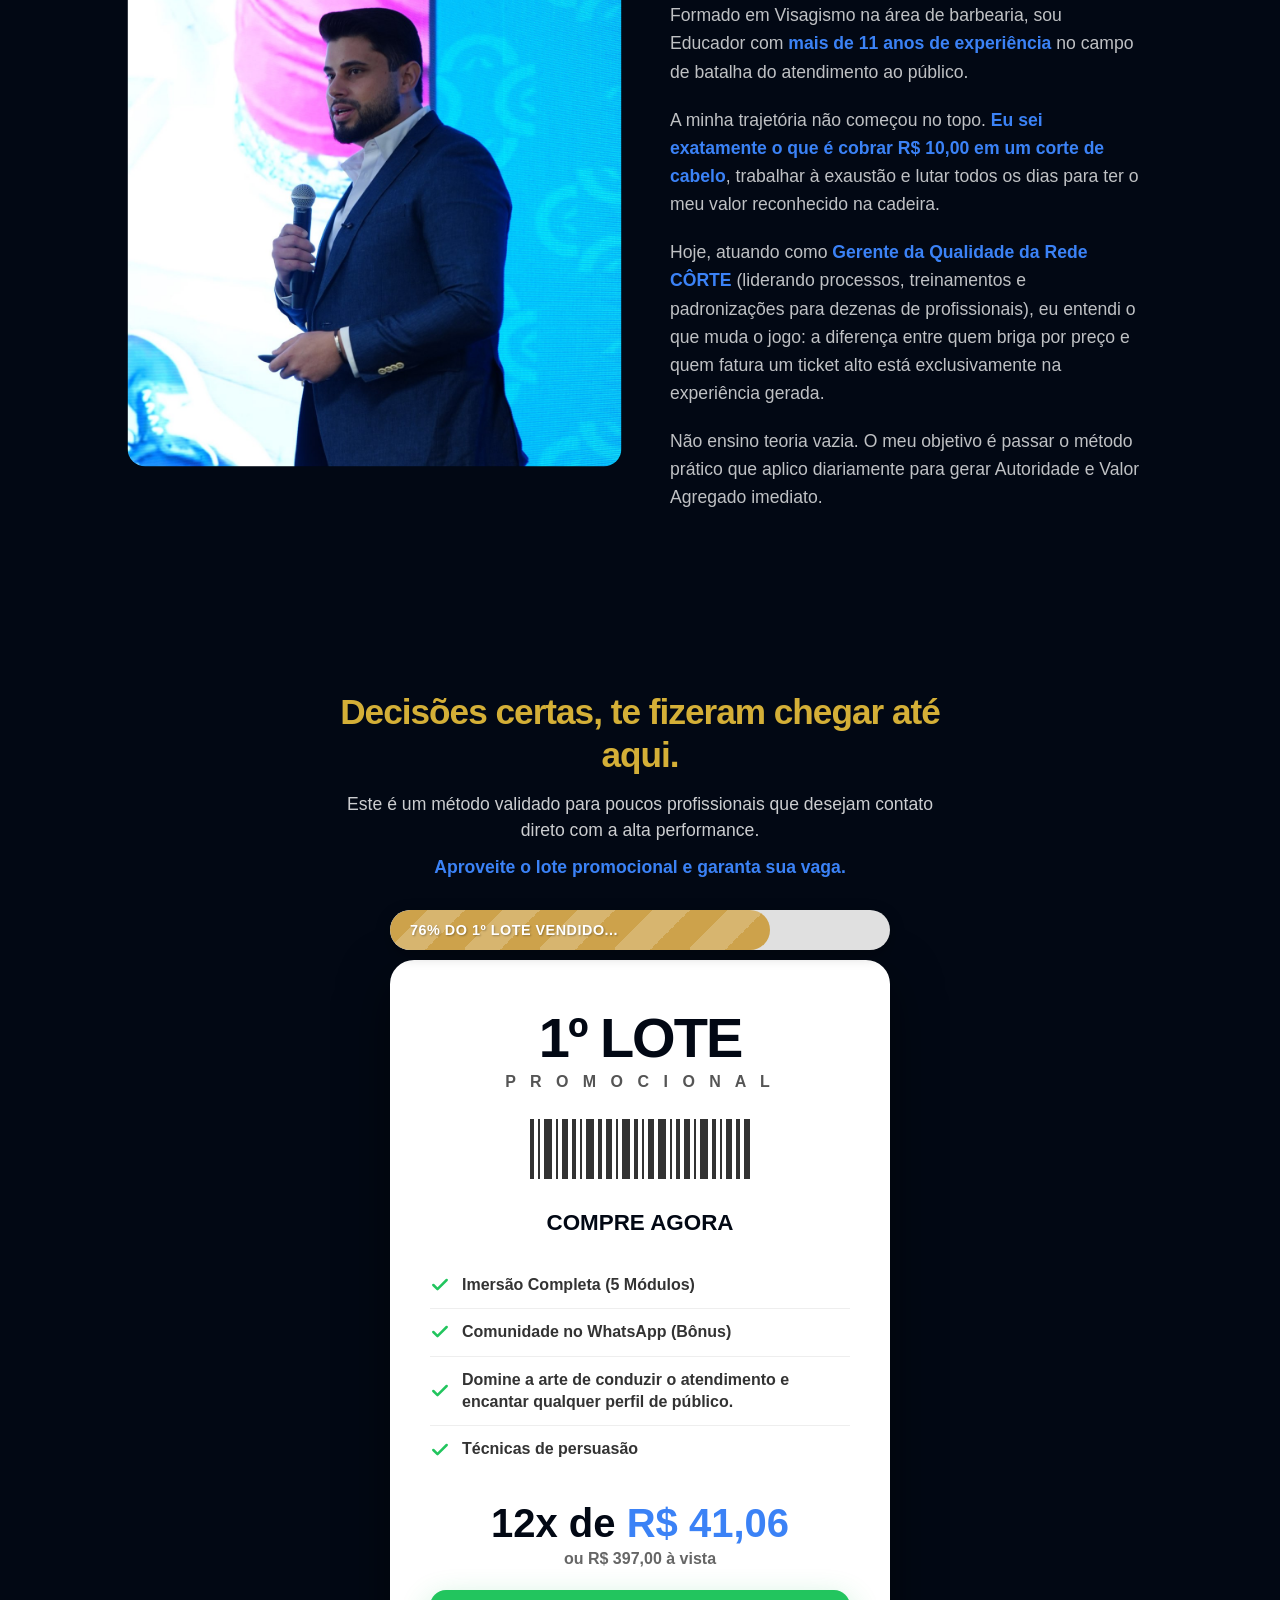
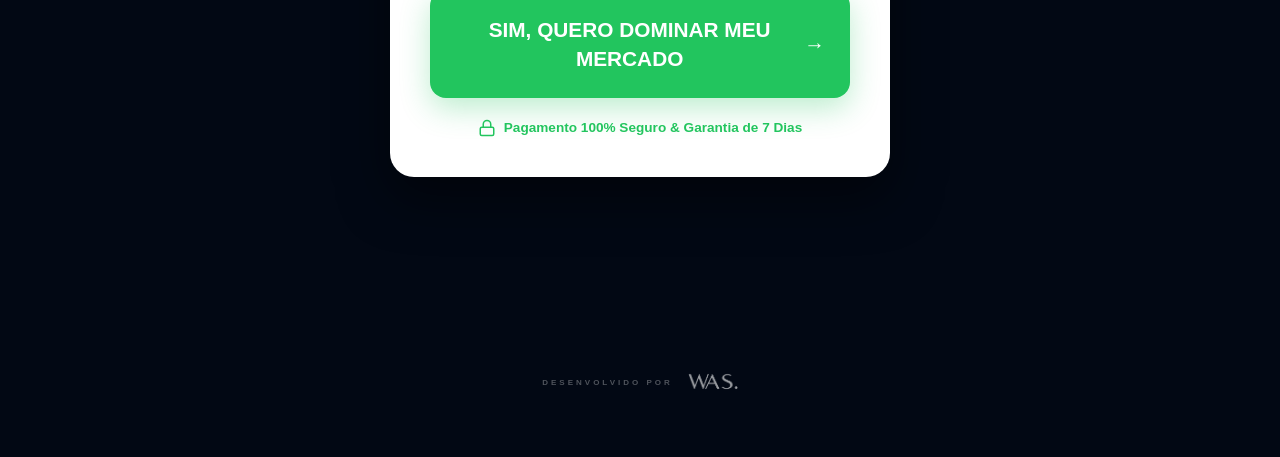
==== commit 404be12c: "biolucas" ====
--- a/curso.html
+++ b/curso.html
@@ -468,9 +468,9 @@
 
           <div class="pricing-area-ticket">
             <div class="new-price-ticket">
-              12x de <span class="highlight-blue">R$ 49,60</span>
-            </div>
-            <span class="cash-price-ticket">ou R$ 497,00 à vista</span>
+              12x de <span class="highlight-blue">R$ 41,06</span>
+            </div>
+            <span class="cash-price-ticket">ou R$ 397,00 à vista</span>
           </div>
 
           <a
--- a/lp-curso.css
+++ b/lp-curso.css
@@ -1072,3 +1072,37 @@
     font-size: 2.2rem;
   }
 }
+/* =========================================
+   BOTÃO VOLTAR PARA A HOME (COMPUTADOR)
+   ========================================= */
+.btn-back-home {
+  position: absolute; /* Tira o botão do fluxo normal e faz ele flutuar */
+  top: -30px; /* Joga ele para cima do selo azul */
+  left: 0; /* Alinha perfeitamente à esquerda do texto */
+  z-index: 10;
+  display: inline-flex;
+  align-items: center;
+  gap: 8px;
+  color: rgba(255, 255, 255, 0.6);
+  text-decoration: none;
+  font-size: 0.9rem;
+  font-weight: 600;
+  text-transform: uppercase;
+  letter-spacing: 1px;
+  transition: all 0.3s ease;
+}
+
+.btn-back-home svg {
+  width: 18px;
+  height: 18px;
+  transition: transform 0.3s ease;
+}
+
+/* Efeito Hover: O texto fica branco e a setinha anda para a esquerda */
+.btn-back-home:hover {
+  color: #ffffff;
+}
+
+.btn-back-home:hover svg {
+  transform: translateX(-5px);
+}
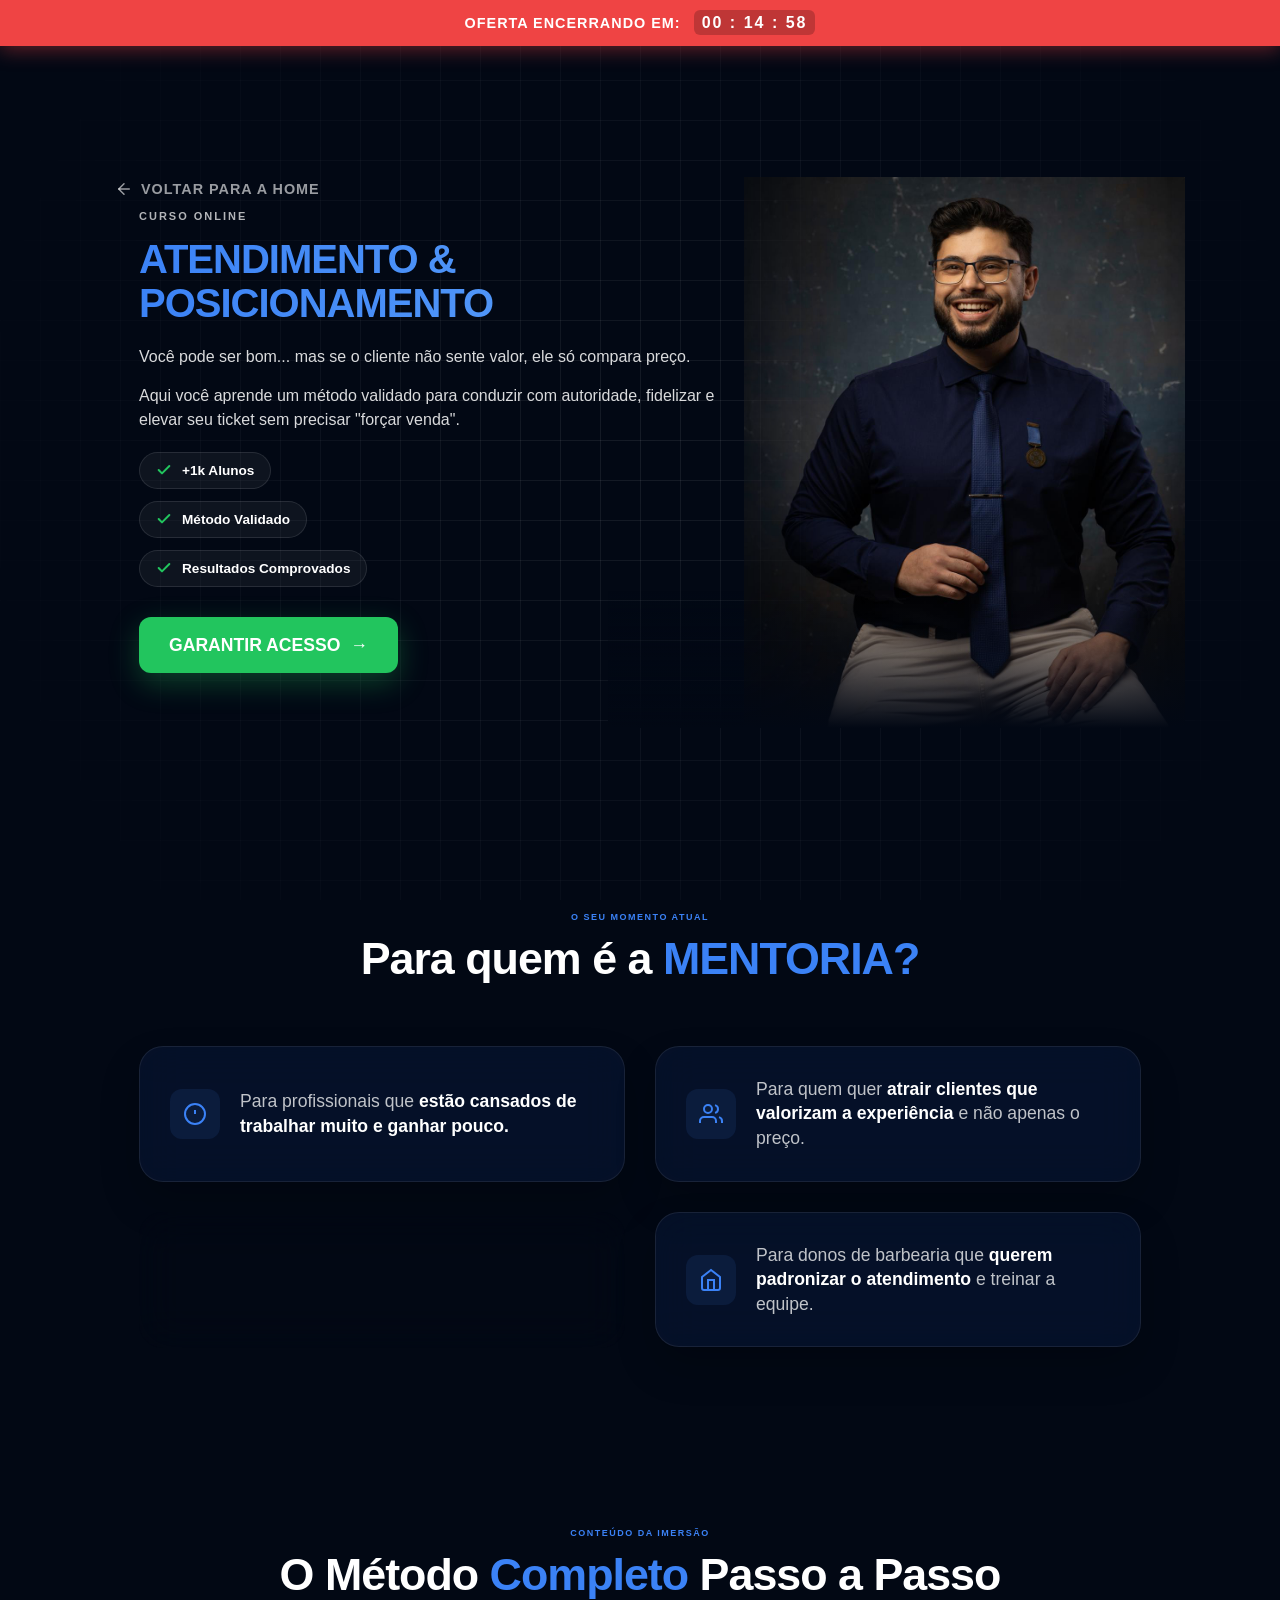
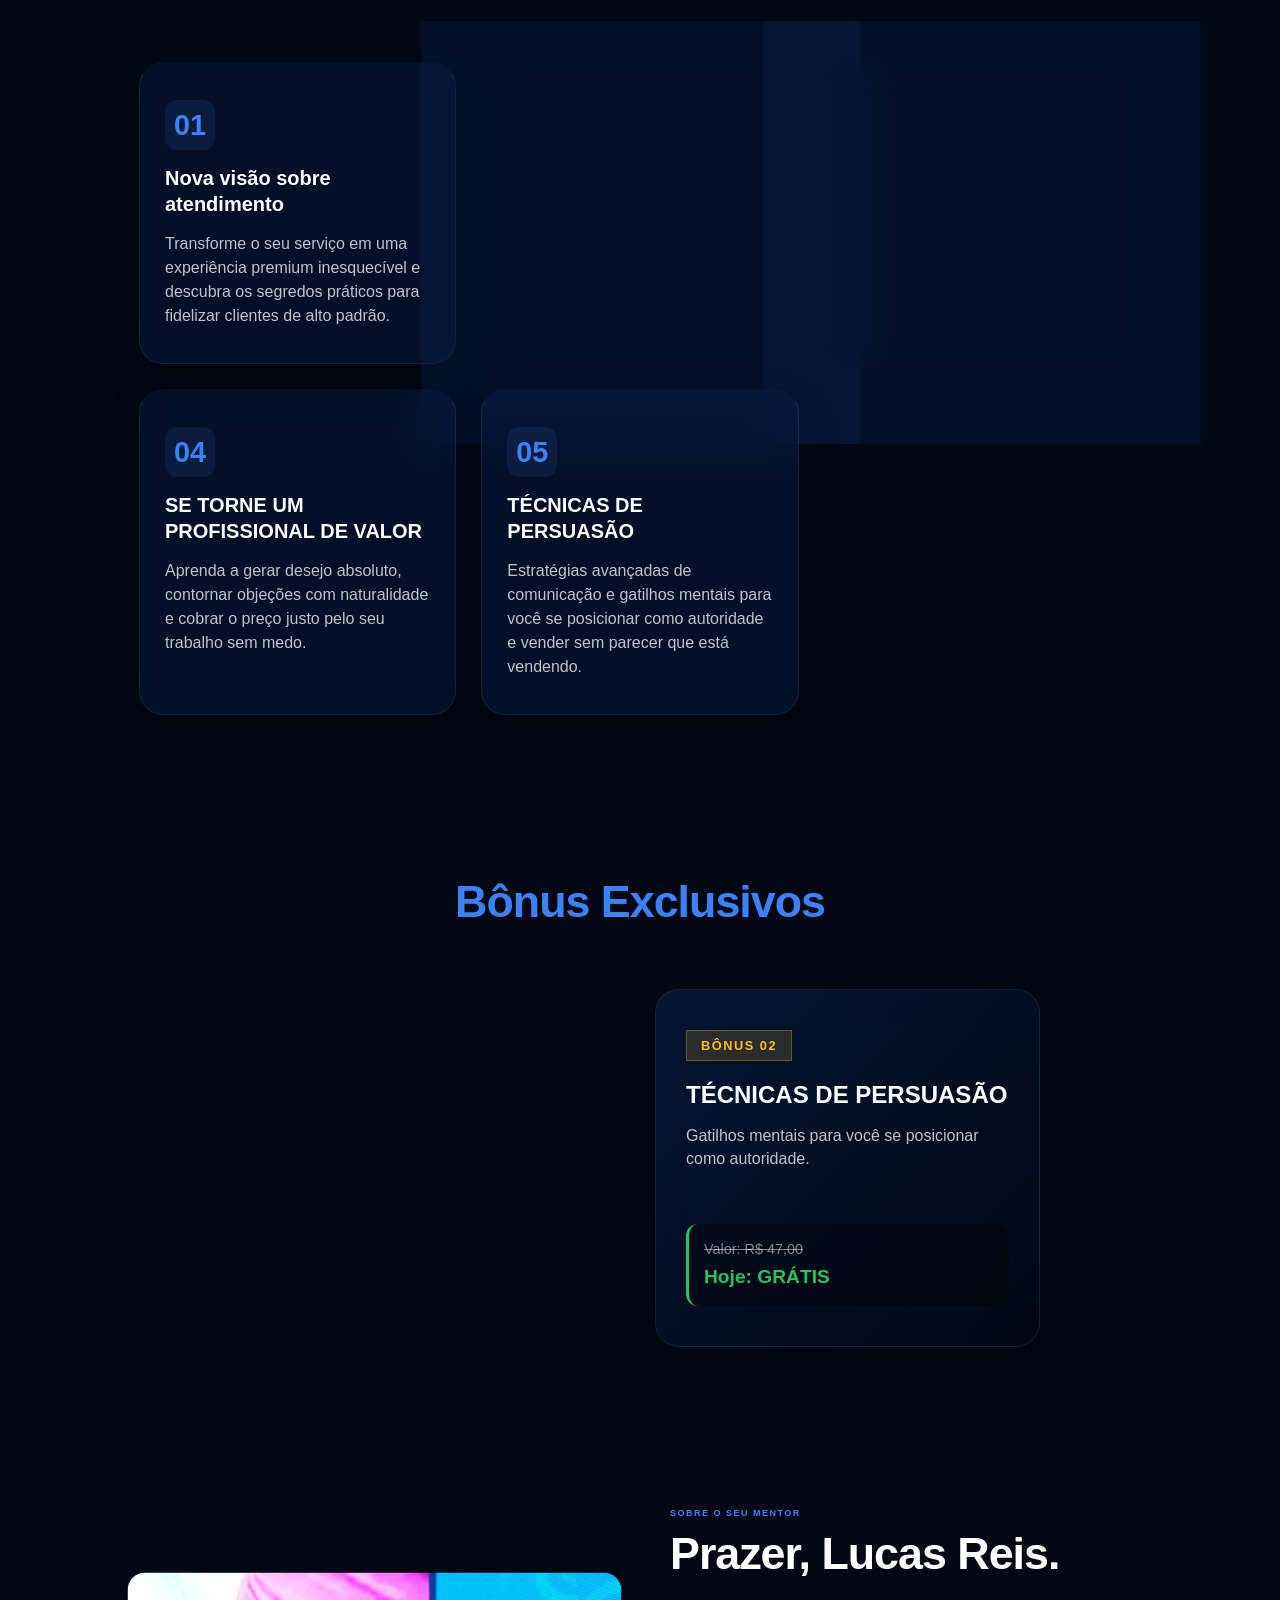
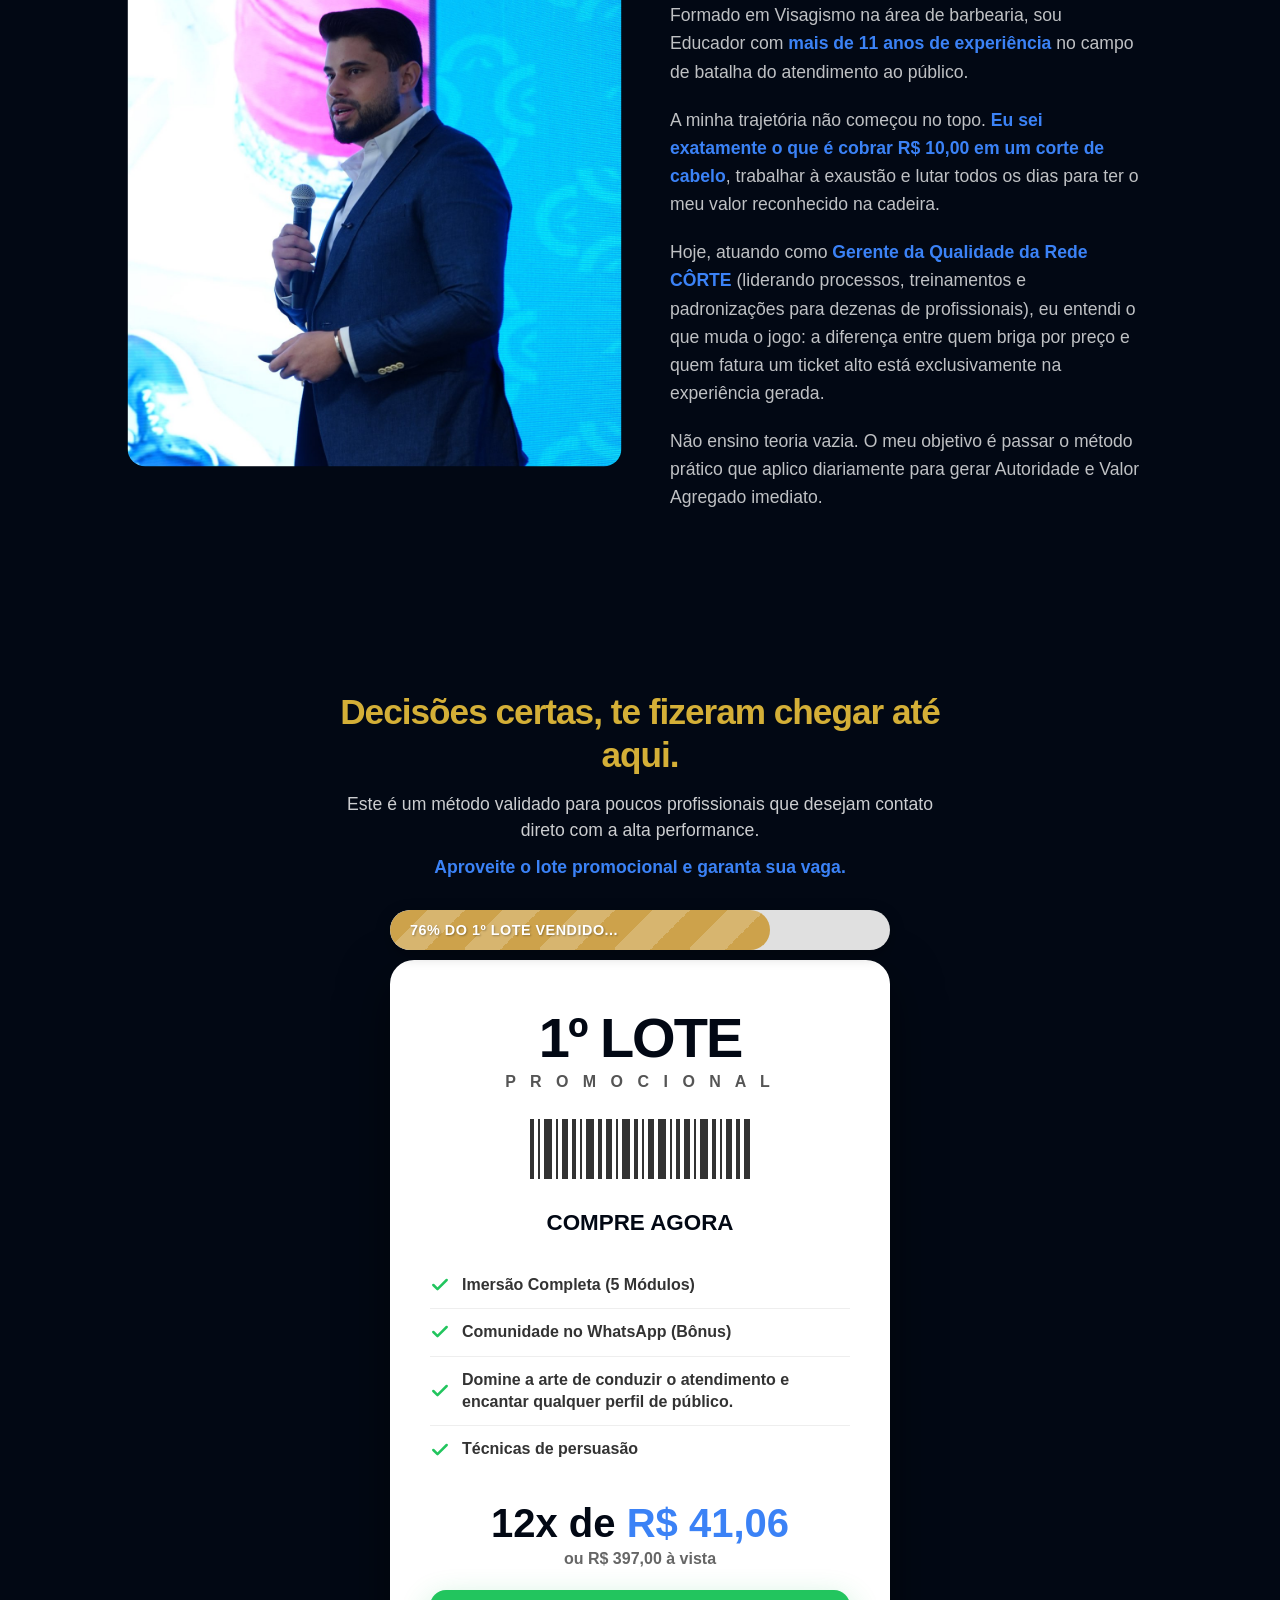
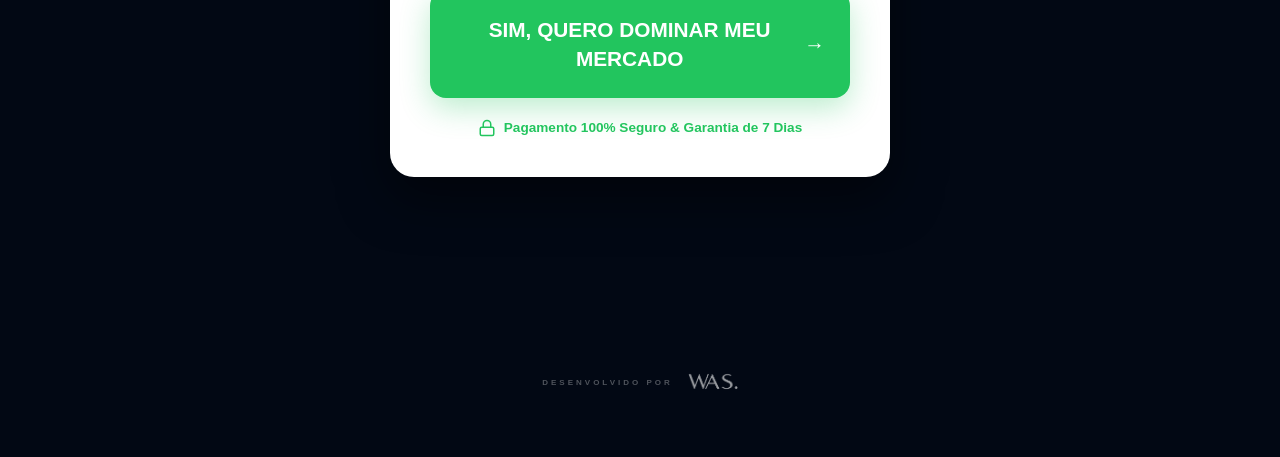
==== commit 48f9ffca: "biolucas2" ====
--- a/curso.html
+++ b/curso.html
@@ -474,7 +474,7 @@
           </div>
 
           <a
-            href="https://pay.kiwify.com.br/UgDM10Z"
+            href="https://pay.kiwify.com.br/eMgD5vk"
             target="_blank"
             class="btn-main btn-huge btn-green pulse-animation-green"
           >
